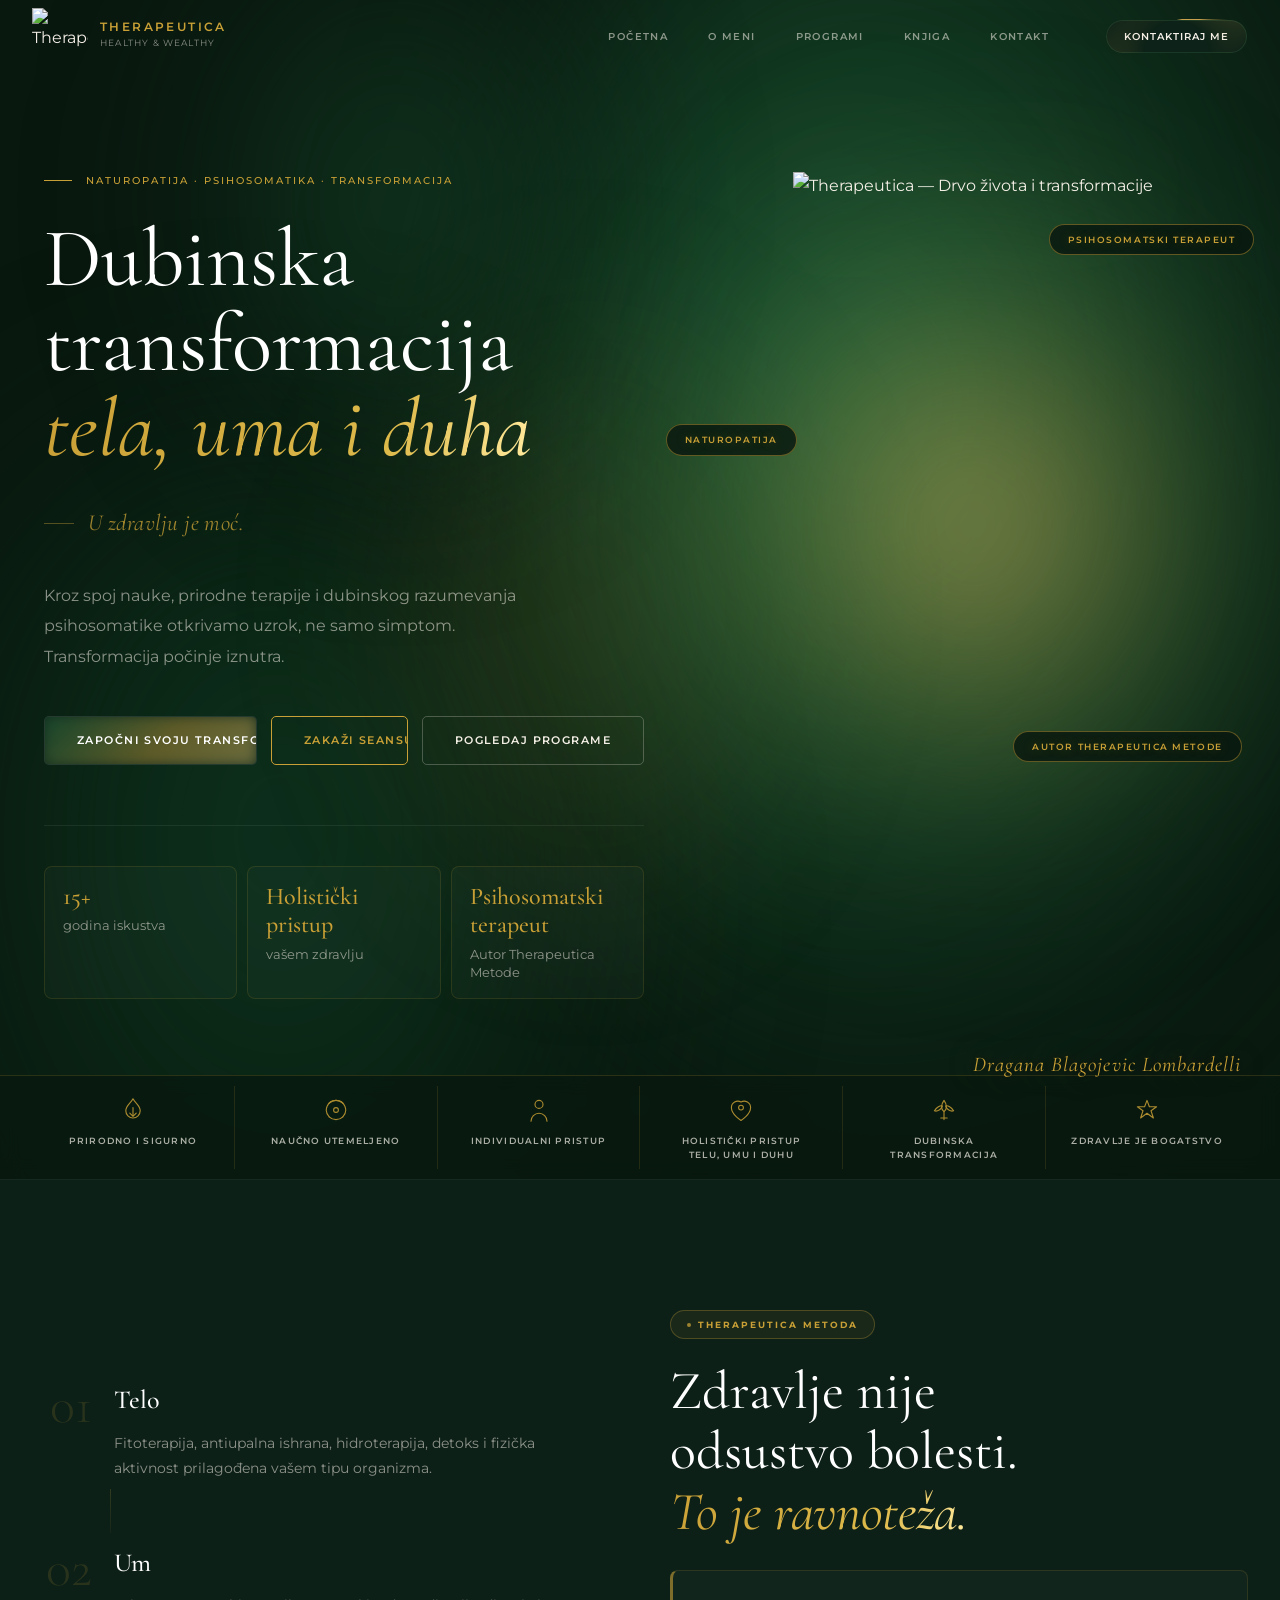
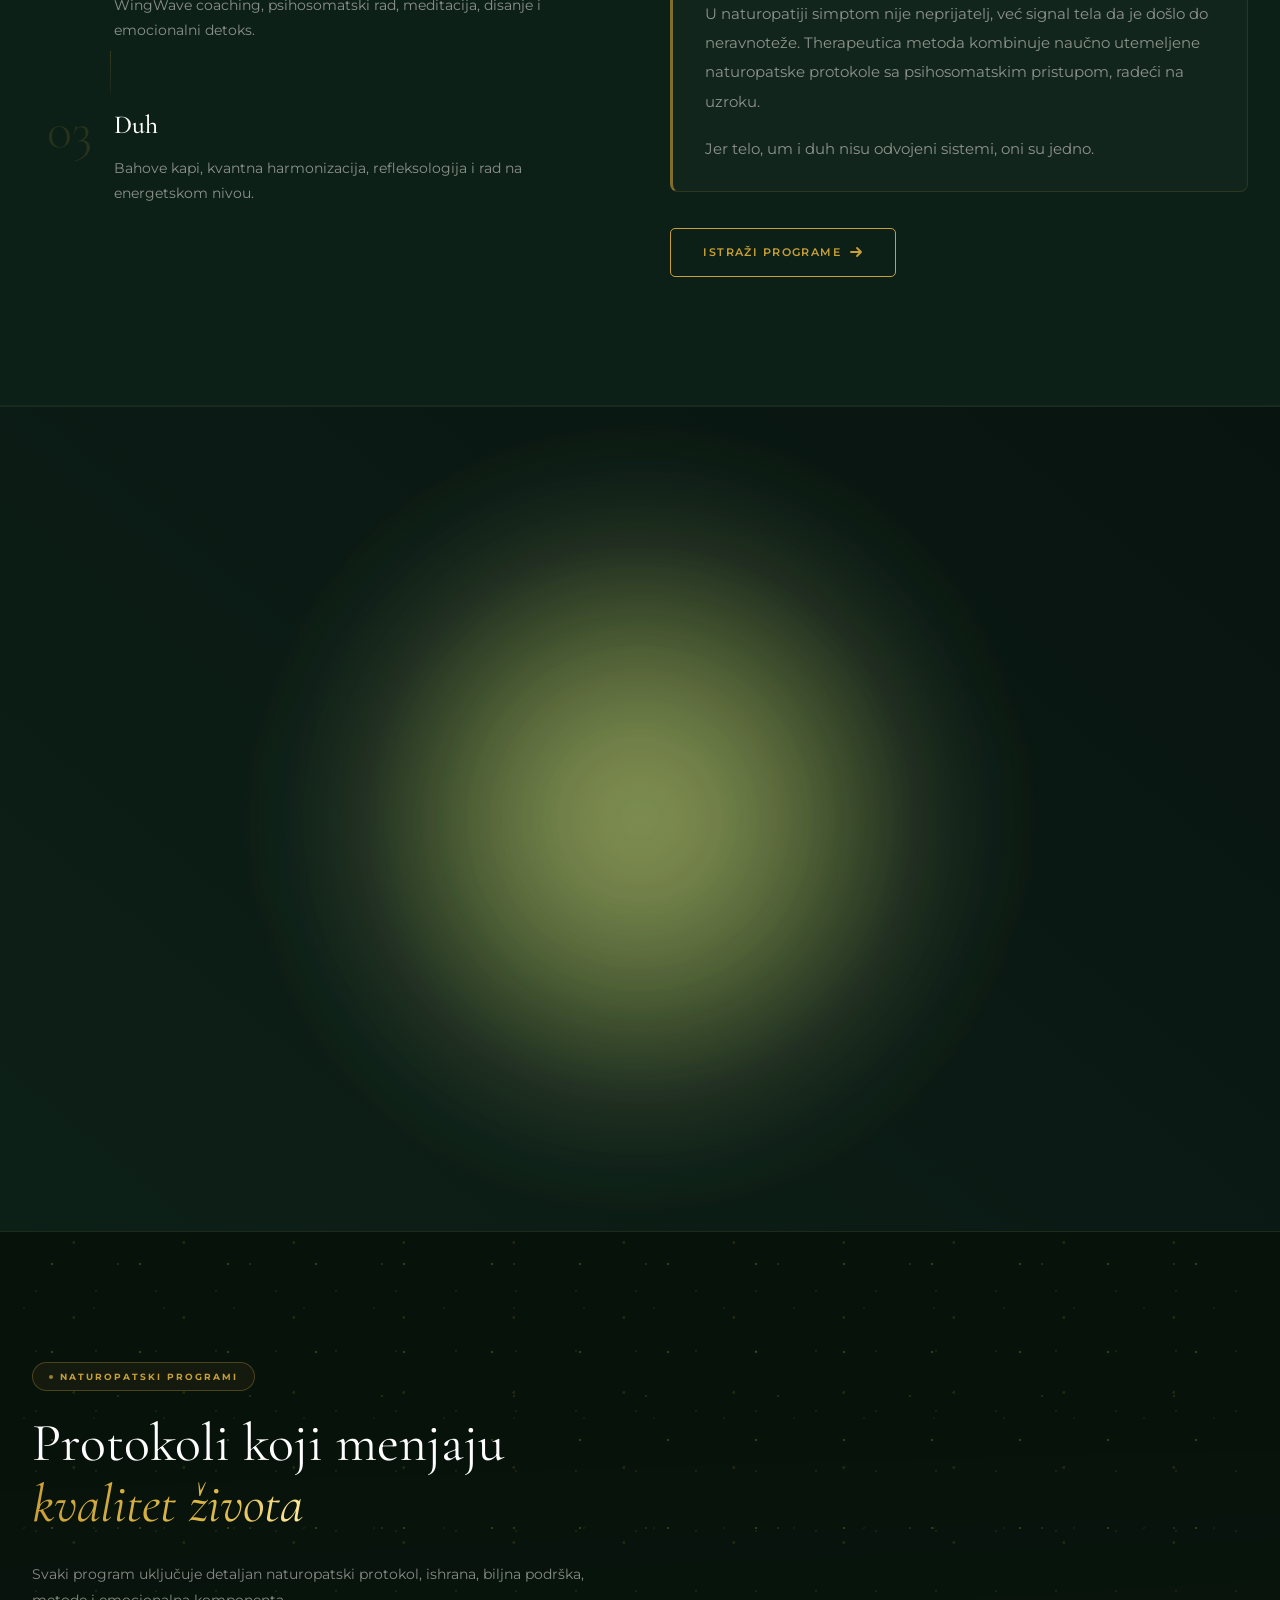
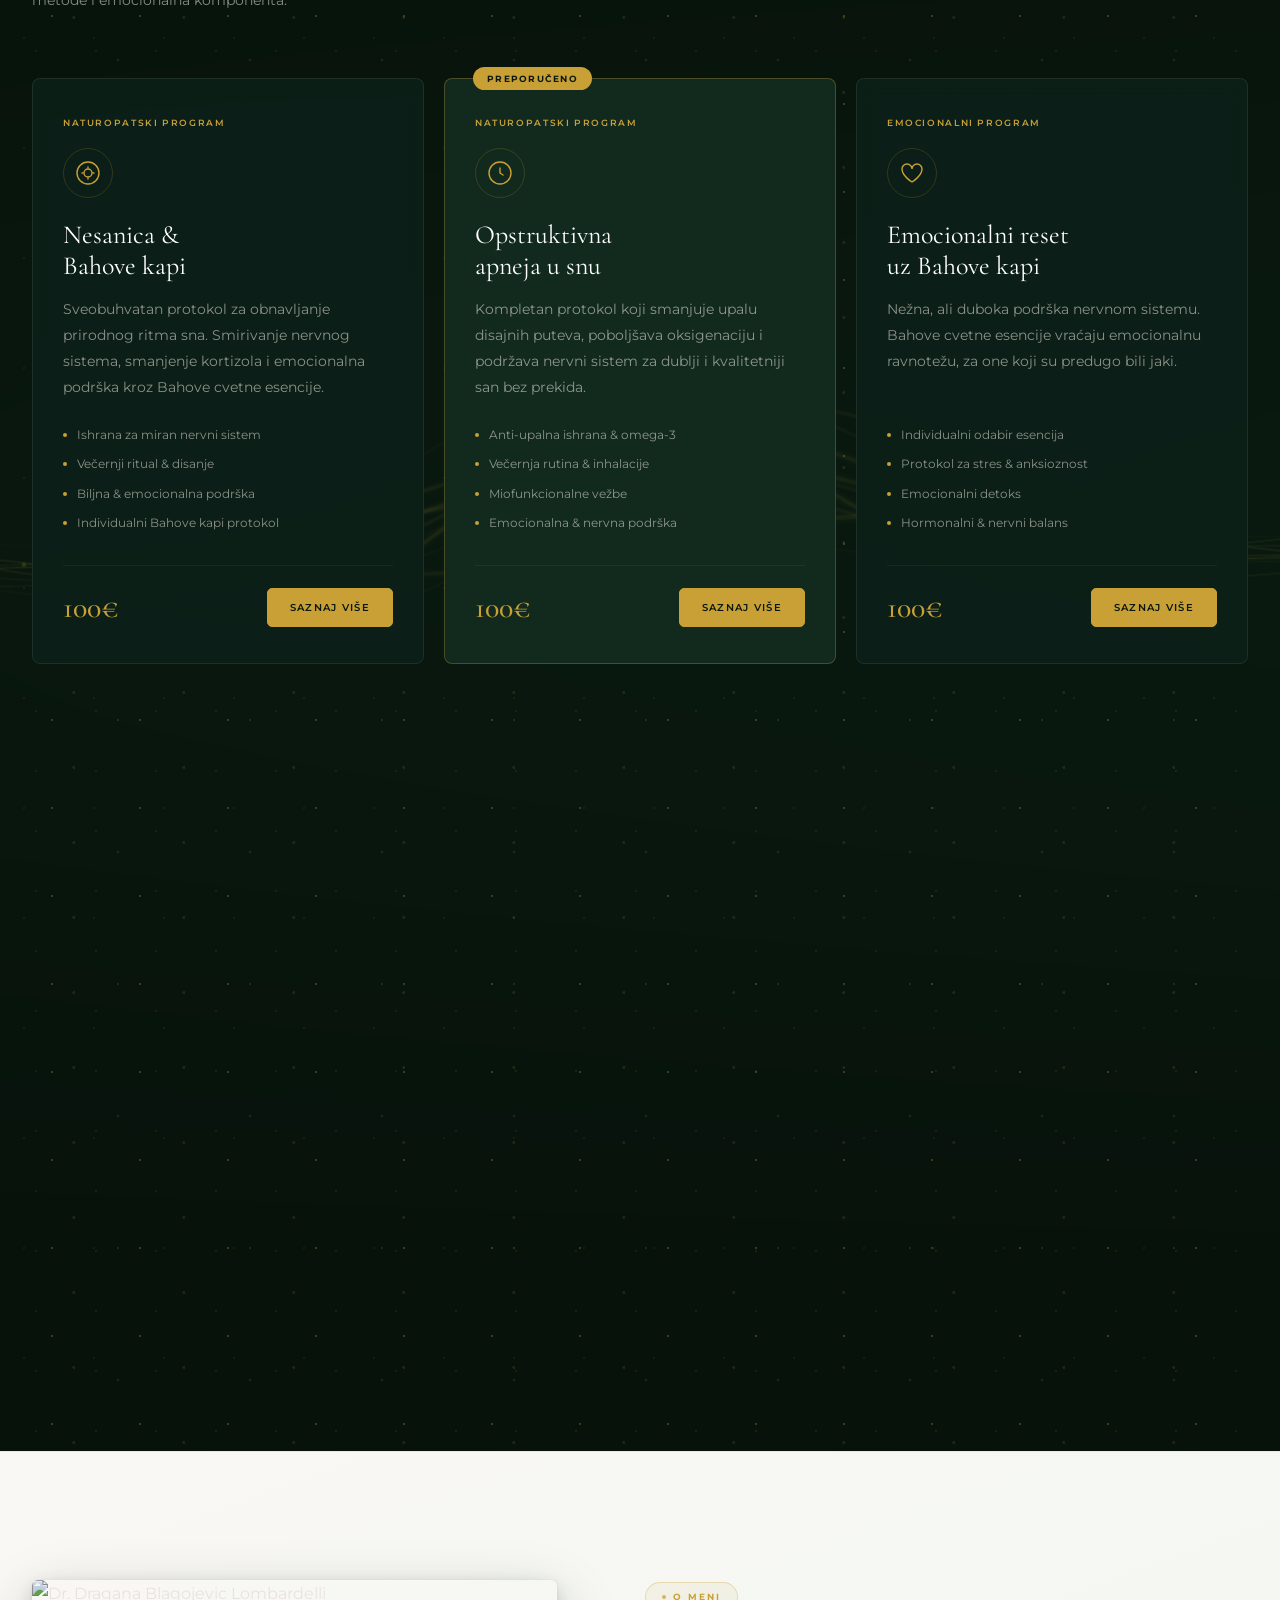
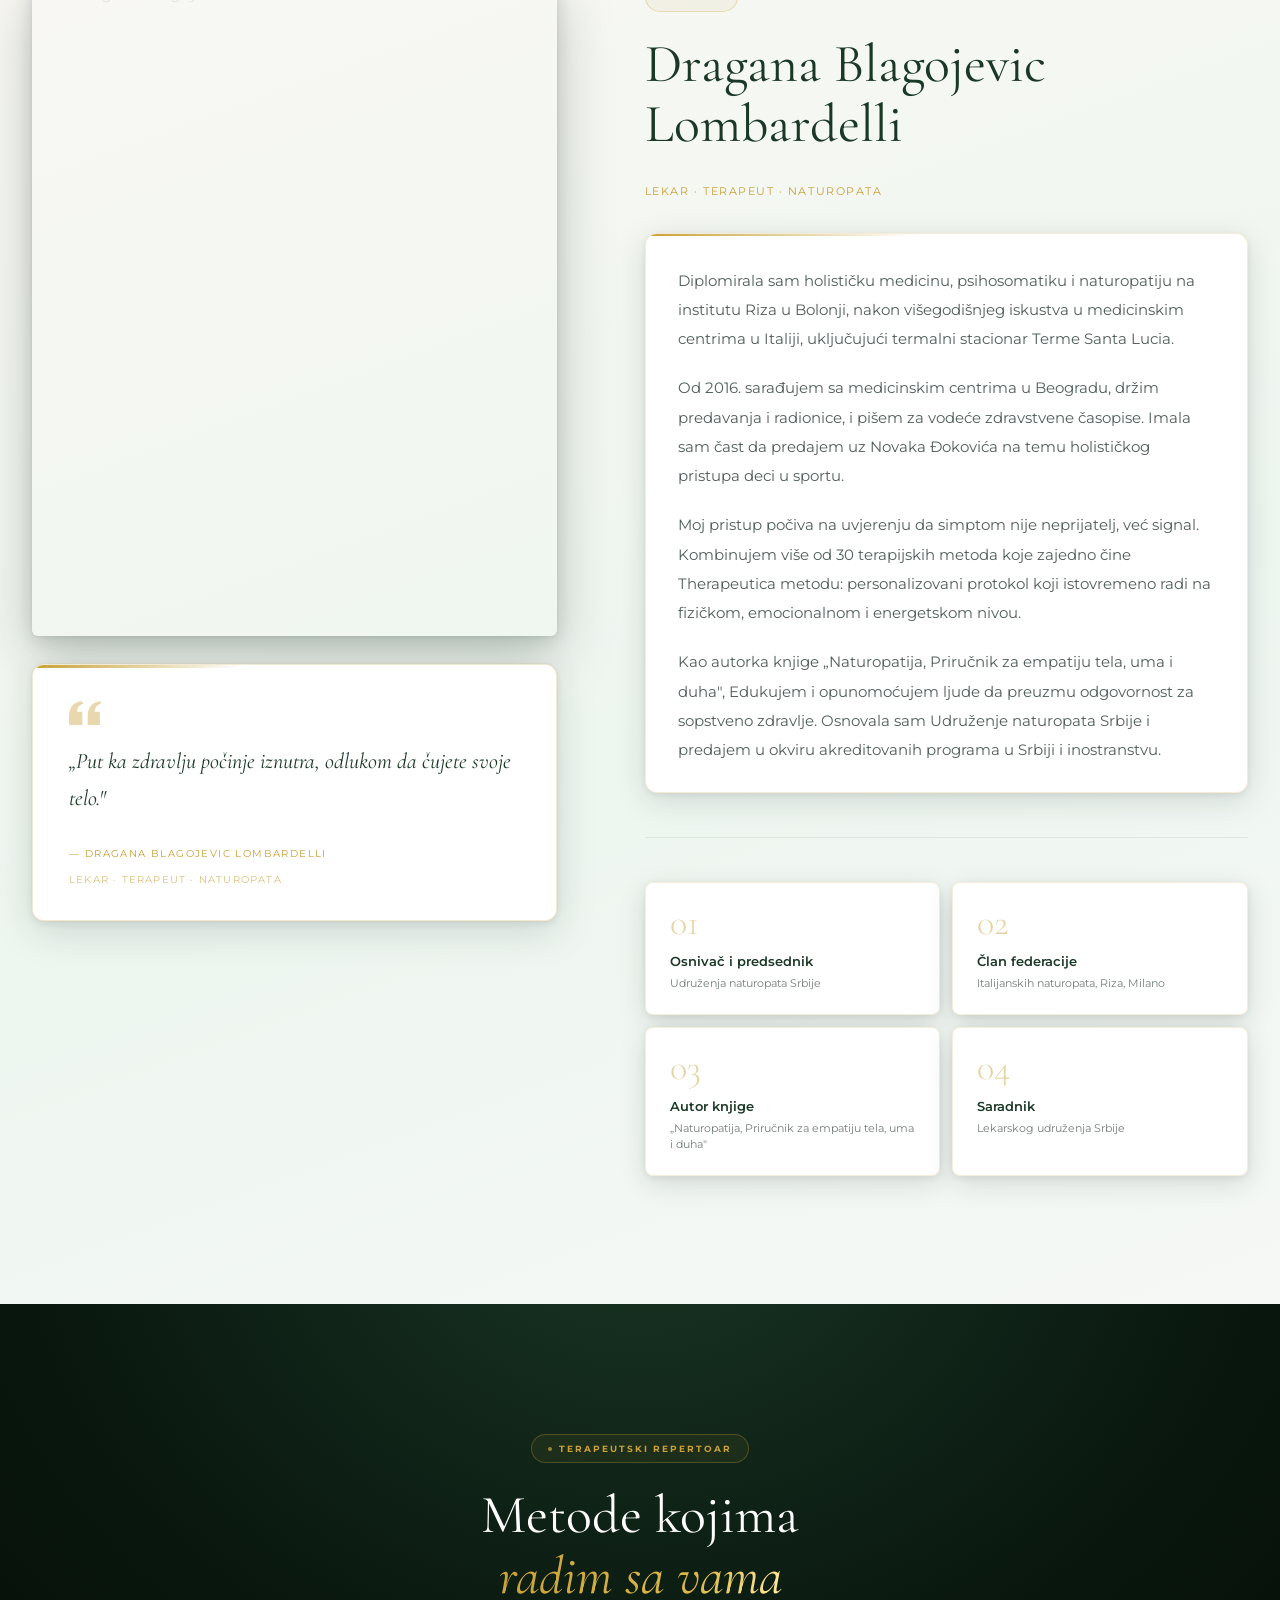
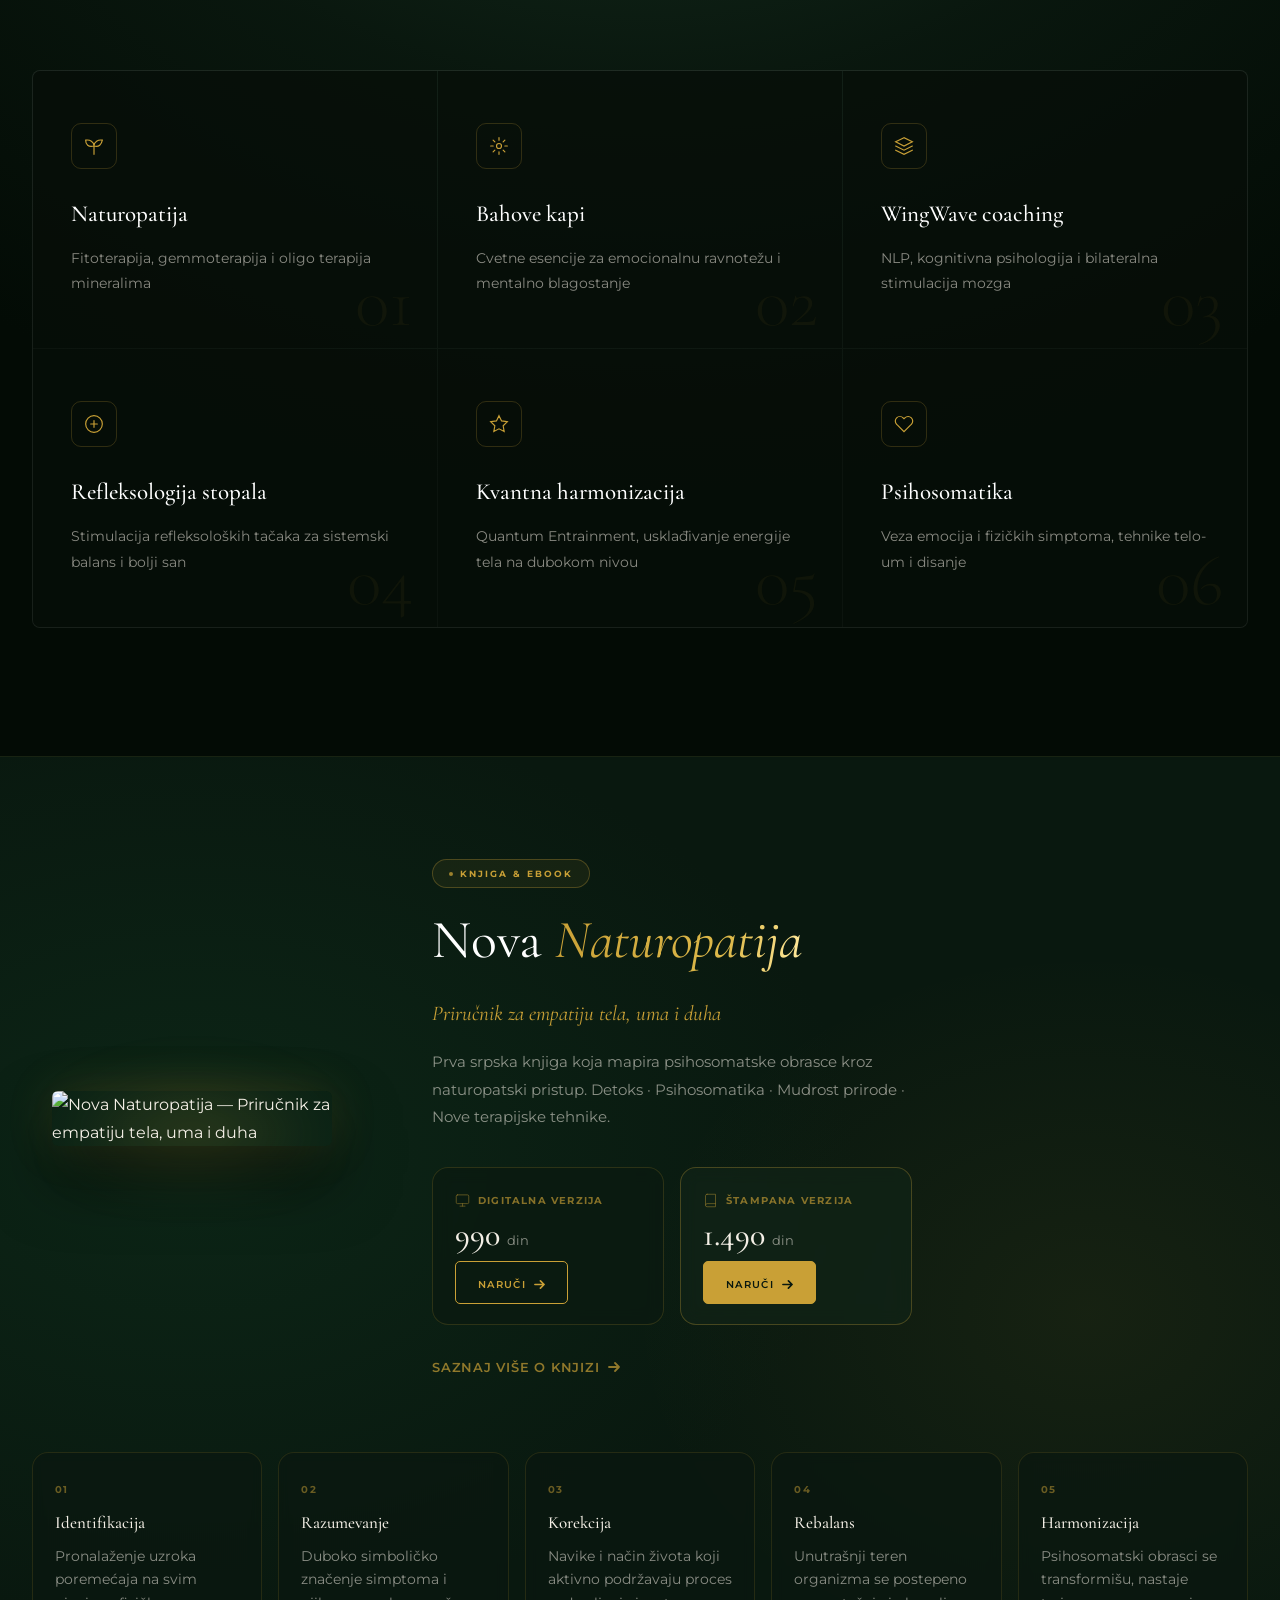
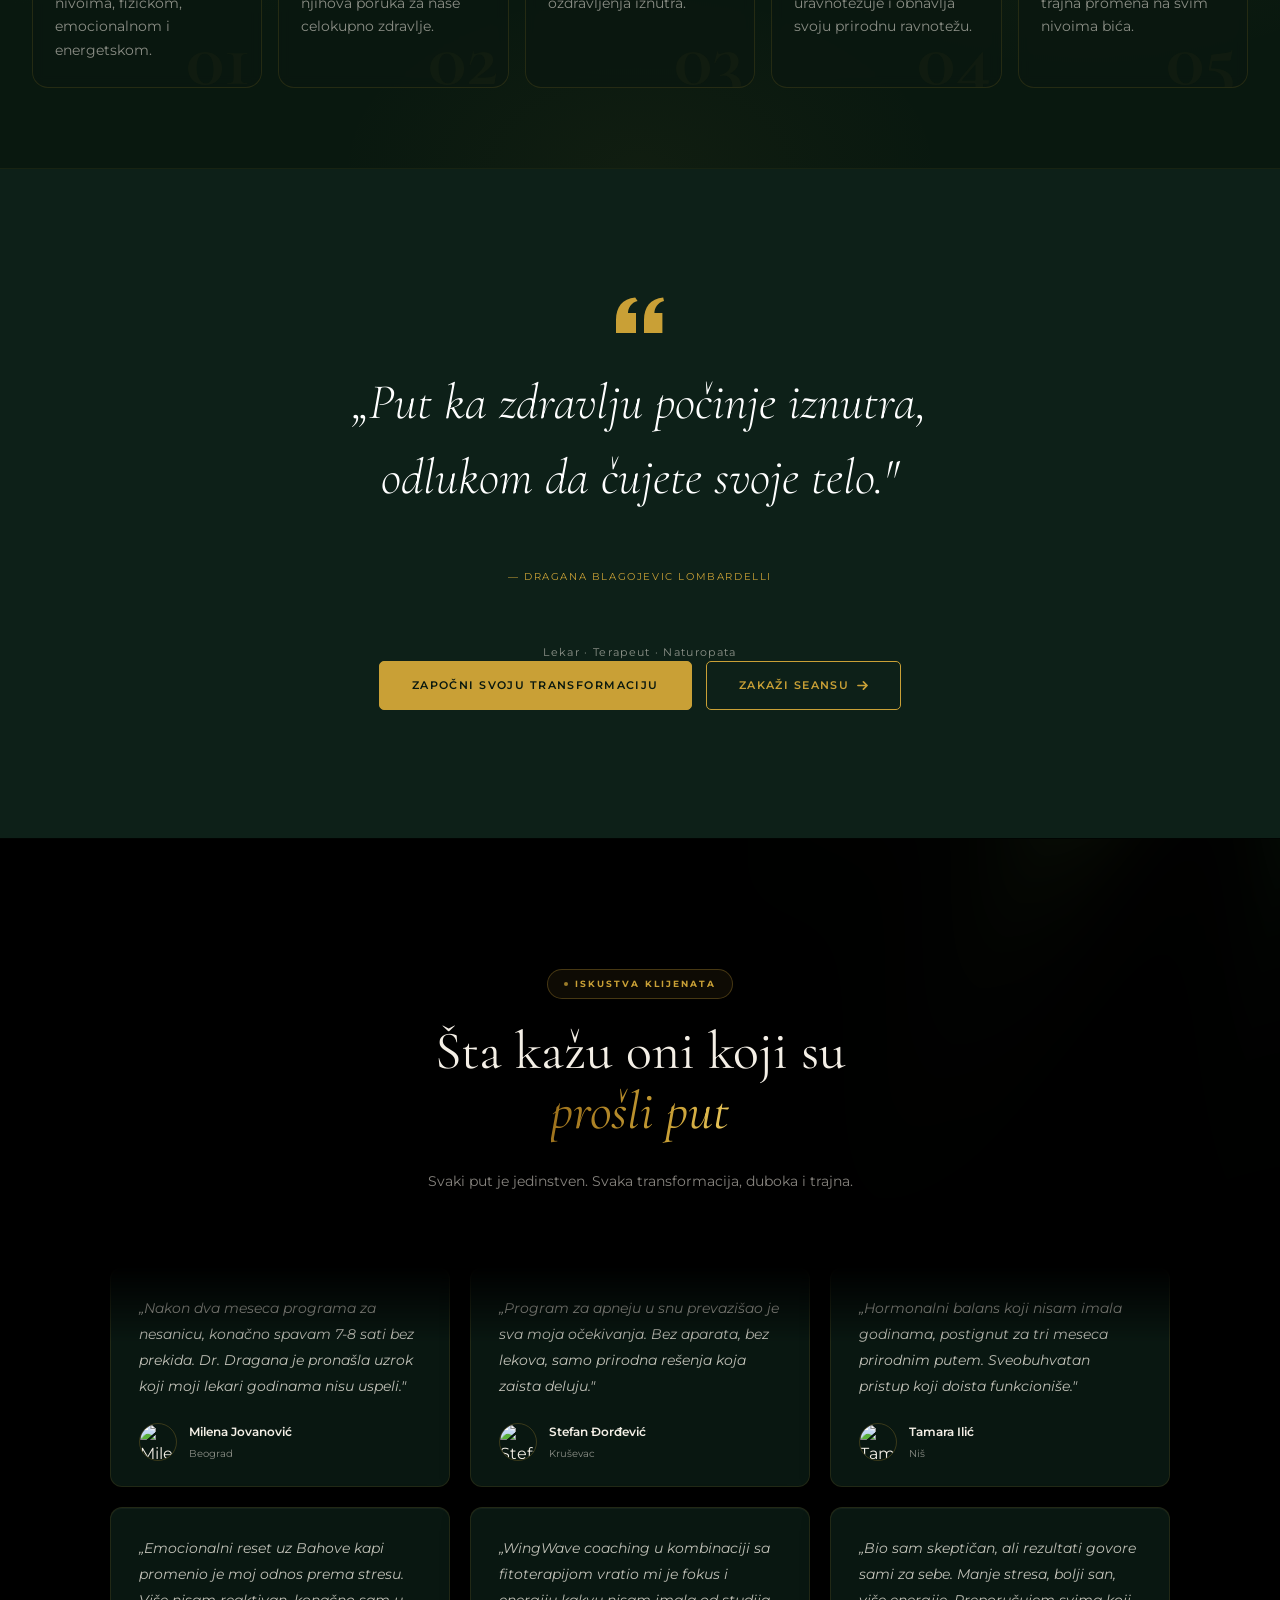
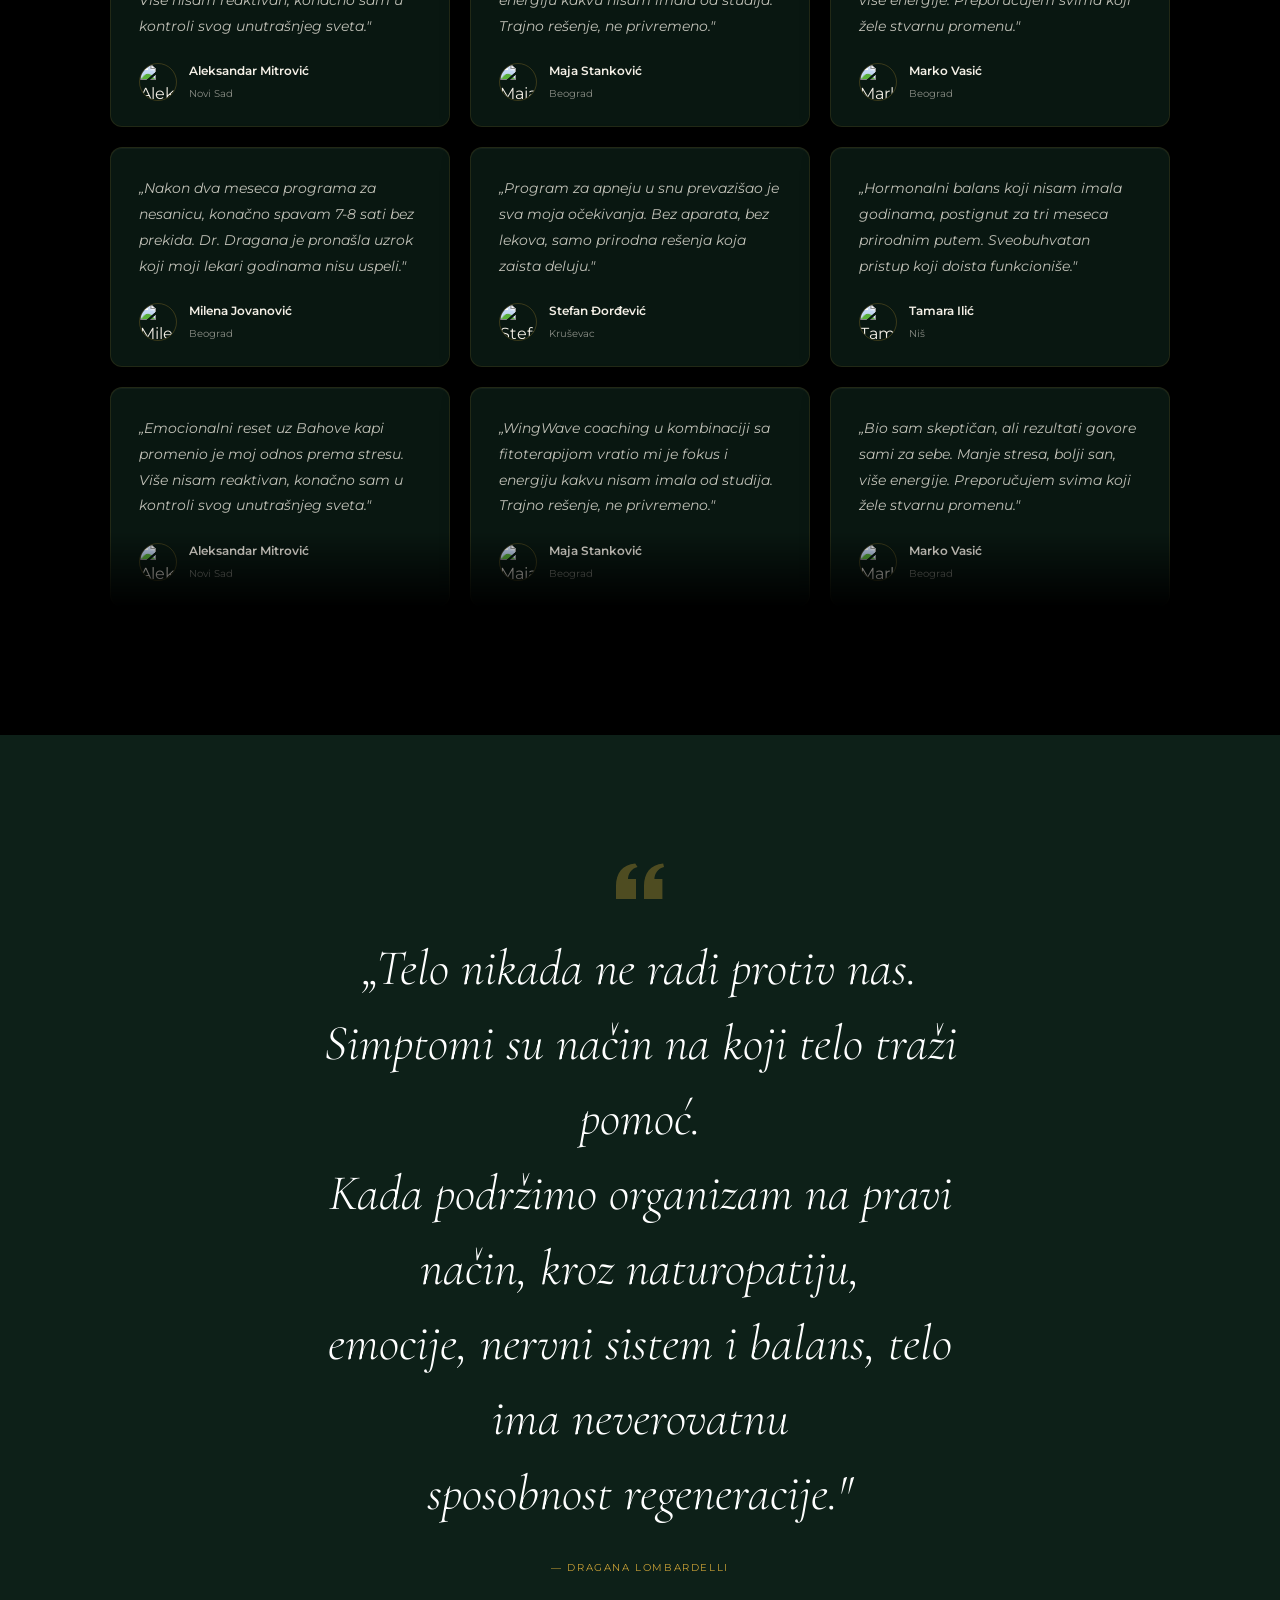
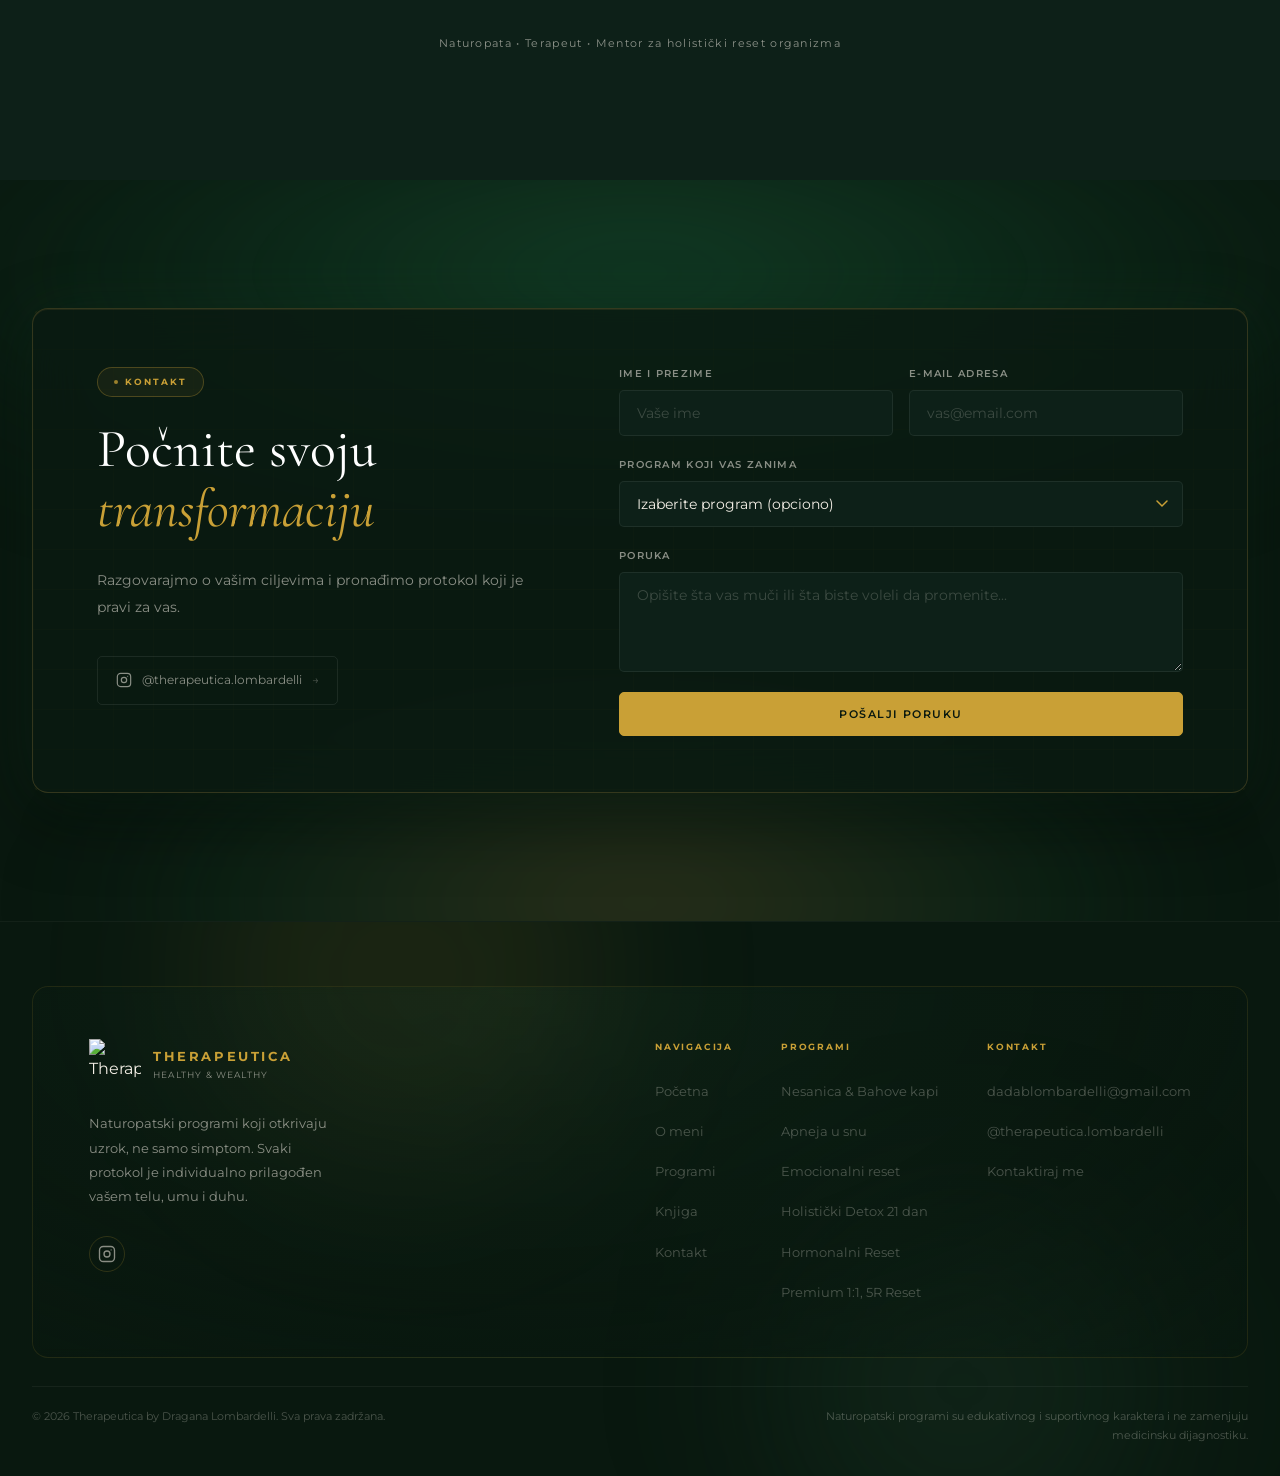
==== index.html @ 49763561 "Delfi link za stampanu knjigu, CTA dugmad za zakazivanje seanse, staticni hero naslov - Dugme "Naruc" ====
<!DOCTYPE html>
<html lang="sr">
<head>
  <meta charset="UTF-8" />
  <meta name="viewport" content="width=device-width, initial-scale=1.0" />
  <title>Therapeutica — Healthy & Wealthy | Dr. Dragana Lombardelli</title>
  <meta name="description" content="Naturopatija, psihosomatika i holistička transformacija tela, uma i duha. Dr. Dragana Lombardelli, osnivač Udruženja naturopata Srbije." />

  <link rel="preconnect" href="https://fonts.googleapis.com" />
  <link rel="preconnect" href="https://fonts.gstatic.com" crossorigin />
  <link href="https://fonts.googleapis.com/css2?family=Cormorant+Garamond:ital,wght@0,300;0,400;0,500;0,600;1,300;1,400;1,500&family=Montserrat:wght@300;400;500;600&display=swap" rel="stylesheet" />

  <link rel="stylesheet" href="css/style.css" />
</head>
<body>

  <!-- ══════════ NAV ══════════ -->
  <nav class="nav" id="nav">
    <div class="nav__inner">
      <a href="#" class="nav__brand">
        <img src="assets/logo.png" alt="Therapeutica" class="nav__logo" />
        <div class="nav__brand-text">
          <span class="nav__name">THERAPEUTICA</span>
          <span class="nav__sub">HEALTHY &amp; WEALTHY</span>
        </div>
      </a>

      <ul class="nav__links">
        <li><a href="index.html">Početna</a></li>
        <li><a href="o-meni.html">O meni</a></li>
        <li><a href="#programi">Programi</a></li>
        <li><a href="knjiga.html">Knjiga</a></li>
        <li><a href="kontakt.html">Kontakt</a></li>
      </ul>

      <a href="kontakt.html" class="btn--shiny nav__cta">
        <span>Kontaktiraj me</span>
        <svg class="btn-arr" width="12" height="12" viewBox="0 0 12 12" fill="none" stroke="currentColor" stroke-width="1.8" stroke-linecap="round" stroke-linejoin="round" aria-hidden="true"><path d="M1 6h10M7 2l4 4-4 4"/></svg>
      </a>

      <button class="hamburger" id="hamburger" aria-label="Otvori meni">
        <span></span><span></span><span></span>
      </button>
    </div>

    <div class="nav__mobile" id="mobileMenu">
      <ul>
        <li><a href="index.html">Početna</a></li>
        <li><a href="o-meni.html">O meni</a></li>
        <li><a href="#programi">Programi</a></li>
        <li><a href="knjiga.html">Knjiga</a></li>
        <li><a href="kontakt.html">Kontakt</a></li>
      </ul>
      <a href="kontakt.html" class="btn--shiny" style="justify-content:center;width:100%;box-sizing:border-box;">
        <span>Kontaktiraj me</span>
        <svg class="btn-arr" width="12" height="12" viewBox="0 0 12 12" fill="none" stroke="currentColor" stroke-width="1.8" stroke-linecap="round" stroke-linejoin="round" aria-hidden="true"><path d="M1 6h10M7 2l4 4-4 4"/></svg>
      </a>
    </div>
  </nav>

  <!-- ══════════ HERO ══════════ -->
  <section class="hero" id="hero">

    <!-- Animated background orbs -->
    <div class="hero__bg" aria-hidden="true">
      <div class="hero__orb hero__orb--1"></div>
      <div class="hero__orb hero__orb--2"></div>
      <div class="hero__orb hero__orb--3"></div>
      <div class="hero__orb hero__orb--4"></div>
    </div>

    <div class="hero__inner">
      <div class="hero__left">
        <p class="hero__kicker hero-load-1">
          <span class="kicker-line"></span>
          Naturopatija · Psihosomatika · Transformacija
        </p>

        <h1 class="hero__h1 hero-load-2">
          Dubinska<br />
          transformacija<br />
          <em class="hero__h1-em"><span class="hero__h1-static">tela, uma i duha</span></em>
        </h1>

        <p class="hero__tagline hero-load-2b">
          <em>U zdravlju je moć.</em>
        </p>

        <p class="hero__desc hero-load-3">
          Kroz spoj nauke, prirodne terapije i dubinskog razumevanja
          psihosomatike otkrivamo uzrok, ne samo simptom.
          Transformacija počinje iznutra.
        </p>

        <div class="hero__actions hero-load-4">
          <a href="kontakt.html" class="btn btn--gradient">
            <span>Započni svoju transformaciju</span>
            <svg class="btn-arrow" width="14" height="14" viewBox="0 0 14 14" fill="none" stroke="currentColor" stroke-width="1.8" stroke-linecap="round" stroke-linejoin="round"><path d="M2 7h10M8 3l4 4-4 4"/></svg>
          </a>
          <a href="https://abmedical.rs/usluge/naturopatija/" target="_blank" rel="noopener" class="btn btn--gold-outline">
            <span>Zakaži seansu</span>
            <svg class="btn-arr" width="11" height="11" viewBox="0 0 12 12" fill="none" stroke="currentColor" stroke-width="1.8" stroke-linecap="round" stroke-linejoin="round"><path d="M1 6h10M7 2l4 4-4 4"/></svg>
          </a>
          <a href="#programi" class="btn btn--ghost">Pogledaj programe</a>
        </div>

        <div class="hero__trust hero-load-5">
          <div class="trust-card">
            <strong>15+</strong>
            <span>godina iskustva</span>
          </div>
          <div class="trust-card">
            <strong>Holistički pristup</strong>
            <span>vašem zdravlju</span>
          </div>
          <div class="trust-card">
            <strong>Psihosomatski terapeut</strong>
            <span>Autor Therapeutica Metode</span>
          </div>
        </div>
      </div>
    </div>

    <!-- Full-height tree, absolute, covers right half of hero -->
    <div class="hero__tree-wrap hero-load-photo">
      <div class="hero__tree-glow"></div>
      <img
        src="assets/tree.png"
        alt="Therapeutica — Drvo života i transformacije"
        class="hero__tree"
      />
    </div>

    <!-- Credential pills, scattered around tree -->
    <div class="hero__cred-float hero__cred-float--1 hero-load-photo" aria-hidden="true">Naturopatija</div>
    <div class="hero__cred-float hero__cred-float--2 hero-load-photo" aria-hidden="true">Psihosomatski terapeut</div>
    <div class="hero__cred-float hero__cred-float--3 hero-load-photo" aria-hidden="true">Autor Therapeutica Metode</div>
    <p class="hero__name-signature hero-load-photo" aria-hidden="true">Dragana Blagojevic Lombardelli</p>

    <!-- Feature icon strip -->
    <div class="features-strip" aria-label="Naše vrednosti">
      <div class="features-strip__inner">

        <div class="features-strip__item">
          <svg class="features-strip__icon" viewBox="0 0 40 40" fill="none" stroke="currentColor" stroke-width="1.4" stroke-linecap="round" stroke-linejoin="round" aria-hidden="true">
            <path d="M20 6c-3 6-9 8-9 15a9 9 0 0 0 18 0c0-7-6-9-9-15z"/>
            <path d="M20 17v10M16 24l4 4 4-4"/>
          </svg>
          <span>Prirodno i sigurno</span>
        </div>

        <div class="features-strip__sep" aria-hidden="true"></div>

        <div class="features-strip__item">
          <svg class="features-strip__icon" viewBox="0 0 40 40" fill="none" stroke="currentColor" stroke-width="1.4" stroke-linecap="round" stroke-linejoin="round" aria-hidden="true">
            <circle cx="20" cy="20" r="3"/>
            <path d="M20 8a12 12 0 0 1 8.5 20.5M20 8a12 12 0 0 0-8.5 20.5"/>
            <path d="M11.5 11.5a12 12 0 0 1 17 0M11.5 28.5a12 12 0 0 0 17 0"/>
          </svg>
          <span>Naučno utemeljeno</span>
        </div>

        <div class="features-strip__sep" aria-hidden="true"></div>

        <div class="features-strip__item">
          <svg class="features-strip__icon" viewBox="0 0 40 40" fill="none" stroke="currentColor" stroke-width="1.4" stroke-linecap="round" stroke-linejoin="round" aria-hidden="true">
            <circle cx="20" cy="13" r="5"/>
            <path d="M10 34c0-5.5 4.5-10 10-10s10 4.5 10 10"/>
          </svg>
          <span>Individualni pristup</span>
        </div>

        <div class="features-strip__sep" aria-hidden="true"></div>

        <div class="features-strip__item">
          <svg class="features-strip__icon" viewBox="0 0 40 40" fill="none" stroke="currentColor" stroke-width="1.4" stroke-linecap="round" stroke-linejoin="round" aria-hidden="true">
            <path d="M20 33s-12-7-12-16a8 8 0 0 1 12-6.93A8 8 0 0 1 32 17c0 9-12 16-12 16z"/>
            <circle cx="20" cy="17" r="3"/>
          </svg>
          <span>Holistički pristup <br/>telu, umu i duhu</span>
        </div>

        <div class="features-strip__sep" aria-hidden="true"></div>

        <div class="features-strip__item">
          <svg class="features-strip__icon" viewBox="0 0 40 40" fill="none" stroke="currentColor" stroke-width="1.4" stroke-linecap="round" stroke-linejoin="round" aria-hidden="true">
            <path d="M20 8c0 0-3 4-3 8s3 6 3 6 3-2 3-6-3-8-3-8z"/>
            <path d="M13 16c-3 2-5 5-5 5s3 1 6-1 4-5 4-5-2-1-5 1zM27 16c3 2 5 5 5 5s-3 1-6-1-4-5-4-5 2-1 5 1z"/>
            <path d="M20 22v10M16 30h8"/>
          </svg>
          <span>Dubinska transformacija</span>
        </div>

        <div class="features-strip__sep" aria-hidden="true"></div>

        <div class="features-strip__item">
          <svg class="features-strip__icon" viewBox="0 0 40 40" fill="none" stroke="currentColor" stroke-width="1.4" stroke-linecap="round" stroke-linejoin="round" aria-hidden="true">
            <path d="M20 8l3 8h9l-7 5 3 9-8-6-8 6 3-9-7-5h9z"/>
          </svg>
          <span>Zdravlje je bogatstvo</span>
        </div>

      </div>
    </div>

    <div class="hero__scroll-hint">
      <div class="scroll-line"></div>
    </div>
  </section>

  <!-- ══════════ PRISTUP ══════════ -->
  <section class="pristup" id="pristup">
    <div class="container">
      <div class="pristup__inner">

        <div class="pristup__left">
          <div class="pristup__step fade-up">
            <div class="pristup__num">01</div>
            <div class="pristup__step-text">
              <h4>Telo</h4>
              <p>Fitoterapija, antiupalna ishrana, hidroterapija, detoks i fizička aktivnost prilagođena vašem tipu organizma.</p>
            </div>
          </div>
          <div class="pristup__connector"></div>
          <div class="pristup__step fade-up">
            <div class="pristup__num">02</div>
            <div class="pristup__step-text">
              <h4>Um</h4>
              <p>WingWave coaching, psihosomatski rad, meditacija, disanje i emocionalni detoks.</p>
            </div>
          </div>
          <div class="pristup__connector"></div>
          <div class="pristup__step fade-up">
            <div class="pristup__num">03</div>
            <div class="pristup__step-text">
              <h4>Duh</h4>
              <p>Bahove kapi, kvantna harmonizacija, refleksologija i rad na energetskom nivou.</p>
            </div>
          </div>
        </div>

        <div class="pristup__right fade-up">
          <span class="section-label">Therapeutica metoda</span>
          <h2 class="section-h2">
            Zdravlje nije<br />
            odsustvo bolesti.<br />
            <em>To je ravnoteža.</em>
          </h2>
          <div class="pristup__text-card">
            <p class="pristup__body">
              U naturopatiji simptom nije neprijatelj, već signal tela da je
              došlo do neravnoteže. Therapeutica metoda kombinuje naučno
              utemeljene naturopatske protokole sa psihosomatskim pristupom,
              radeći na uzroku.
            </p>
            <p class="pristup__body">
              Jer telo, um i duh nisu odvojeni sistemi, oni su jedno.
            </p>
          </div>
          <a href="#programi" class="btn btn--gold-outline">
            <span>Istraži programe</span>
            <svg class="btn-arrow" width="14" height="14" viewBox="0 0 14 14" fill="none" stroke="currentColor" stroke-width="1.8" stroke-linecap="round" stroke-linejoin="round"><path d="M2 7h10M8 3l4 4-4 4"/></svg>
          </a>
        </div>

      </div>
    </div>
  </section>

  <!-- ══════════ REZULTATI ══════════ -->
  <section class="rezultati" id="rezultati">
    <div class="rezultati__bg" aria-hidden="true">
      <div class="rezultati__blob rezultati__blob--1"></div>
      <div class="rezultati__blob rezultati__blob--2"></div>
      <div class="rezultati__blob rezultati__blob--3"></div>
      <div class="rezultati__blob rezultati__blob--4"></div>
      <div class="rezultati__blob rezultati__blob--5"></div>
    </div>
    <div class="container">
      <div class="rezultati__inner">

        <!-- LEFT: Quote -->
        <div class="rezultati__quote fade-up">
          <span class="section-label">Rezultati koje možete osetiti</span>
          <blockquote class="rezultati__blockquote">
            <p>„Naš cilj je da otkrijemo uzrok vaših tegoba, oslobodimo telo od tereta prošlosti i vratimo vam energiju, zdravlje i unutrašnju ravnotežu kako biste živeli život u punom potencijalu."</p>
            <footer class="rezultati__author">
              <span class="rezultati__dash">—</span>
              <span>Dragana Blagojevic Lombardelli</span>
              <span class="rezultati__role">Lekar · Terapeut · Naturopata</span>
            </footer>
          </blockquote>
          <a href="kontakt.html" class="btn btn--gold-outline">
            <span>Kontaktiraj me</span>
            <svg class="btn-arrow" width="14" height="14" viewBox="0 0 14 14" fill="none" stroke="currentColor" stroke-width="1.8" stroke-linecap="round" stroke-linejoin="round"><path d="M2 7h10M8 3l4 4-4 4"/></svg>
          </a>
        </div>

        <!-- RIGHT: Orbital benefit animation -->
        <div class="rezultati__orbital fade-up">
          <div class="orbital-container" id="orbitalContainer">
            <div class="orb-wrap" id="orbWrap">

              <!-- Decorative rings -->
              <div class="orb-ring orb-ring--outer"></div>
              <div class="orb-ring orb-ring--inner"></div>

              <!-- Center -->
              <div class="orb-center">
                <div class="orb-center__pulse"></div>
                <div class="orb-center__pulse orb-center__pulse--2"></div>
                <svg class="orb-center__icon" viewBox="0 0 40 40" fill="none" stroke="currentColor" stroke-width="1.2" stroke-linecap="round" stroke-linejoin="round" aria-hidden="true">
                  <path d="M20 7c-3.5 7-9 9-9 15a9 9 0 0 0 18 0c0-6-5.5-8-9-15z"/>
                  <path d="M20 21v8M17 27l3 3 3-3"/>
                </svg>
              </div>

              <!-- Orbital nodes -->
              <div class="orb-node" data-title="Više energije" data-desc="Organizam se budi i radi punim kapacitetom. Vitalna energija kao vaše prirodno, svakodnevno stanje.">
                <div class="orb-node__circle">
                  <svg viewBox="0 0 24 24" fill="none" stroke="currentColor" stroke-width="1.5" stroke-linecap="round" stroke-linejoin="round"><path d="M13 2L3 14h9l-1 8 10-12h-9l1-8z"/></svg>
                </div>
                <span class="orb-node__label">Više energije</span>
              </div>

              <div class="orb-node" data-title="Dubok san" data-desc="Telo i um ulaze u pravi restorativni san. Svako jutro počinje odmoreno, vedro i puno kapaciteta.">
                <div class="orb-node__circle">
                  <svg viewBox="0 0 24 24" fill="none" stroke="currentColor" stroke-width="1.5" stroke-linecap="round" stroke-linejoin="round"><path d="M21 12.79A9 9 0 1 1 11.21 3 7 7 0 0 0 21 12.79z"/></svg>
                </div>
                <span class="orb-node__label">Dubok san</span>
              </div>

              <div class="orb-node" data-title="Hormonski balans" data-desc="Prirodno usklađivanje hormona kroz ishranu, fitoterapiju i psihosomatski rad, bez hemije.">
                <div class="orb-node__circle">
                  <svg viewBox="0 0 24 24" fill="none" stroke="currentColor" stroke-width="1.5" stroke-linecap="round" stroke-linejoin="round"><path d="M12 2a10 10 0 0 1 0 20"/><path d="M12 6a6 6 0 0 1 0 12"/><circle cx="12" cy="12" r="2"/></svg>
                </div>
                <span class="orb-node__label">Hormonski balans</span>
              </div>

              <div class="orb-node" data-title="Emocionalna stabilnost" data-desc="Oslobađanje od emocionalnih blokada i razvoj unutrašnje ravnoteže koja ne zavisi od spoljašnjih okolnosti.">
                <div class="orb-node__circle">
                  <svg viewBox="0 0 24 24" fill="none" stroke="currentColor" stroke-width="1.5" stroke-linecap="round" stroke-linejoin="round"><path d="M20.84 4.61a5.5 5.5 0 0 0-7.78 0L12 5.67l-1.06-1.06a5.5 5.5 0 0 0-7.78 7.78l1.06 1.06L12 21.23l7.78-7.78 1.06-1.06a5.5 5.5 0 0 0 0-7.78z"/></svg>
                </div>
                <span class="orb-node__label">Emocionalna stabilnost</span>
              </div>

              <div class="orb-node" data-title="Zdrava digestija" data-desc="Obnova digestivnog sistema i mikrobioma antiupalnom ishranom, probioticima i biljnim protokolima.">
                <div class="orb-node__circle">
                  <svg viewBox="0 0 24 24" fill="none" stroke="currentColor" stroke-width="1.5" stroke-linecap="round" stroke-linejoin="round"><path d="M17 8C8 10 5.9 16.17 3.82 22M17 8c-1.5 3-5 4-8 10M17 8c1 3 0 8-3 10"/></svg>
                </div>
                <span class="orb-node__label">Zdrava digestija</span>
              </div>

              <div class="orb-node" data-title="Manje stresa" data-desc="Emocionalni reset i vraćanje lakoće svakodnevnom životu. Unutrašnji mir koji traje i izvan sesija.">
                <div class="orb-node__circle">
                  <svg viewBox="0 0 24 24" fill="none" stroke="currentColor" stroke-width="1.5" stroke-linecap="round" stroke-linejoin="round"><circle cx="12" cy="12" r="5"/><path d="M12 1v2M12 21v2M4.22 4.22l1.42 1.42M18.36 18.36l1.42 1.42M1 12h2M21 12h2M4.22 19.78l1.42-1.42M18.36 5.64l1.42-1.42"/></svg>
                </div>
                <span class="orb-node__label">Manje stresa</span>
              </div>

            </div>

            <!-- Info panel -->
            <div class="orb-panel" id="orbPanel">
              <span class="orb-panel__hint">Kliknite na benefit →</span>
              <div class="orb-panel__info" id="orbPanelInfo">
                <h4 id="orbPanelTitle"></h4>
                <p id="orbPanelDesc"></p>
              </div>
            </div>
          </div>
        </div>

      </div>
    </div>
  </section>

  <!-- ══════════ PROGRAMI ══════════ -->
  <section class="programi" id="programi">
    <canvas class="programi__canvas" id="programiCanvas" aria-hidden="true" style="display:none"></canvas>
    <div class="programi__particles" aria-hidden="true"></div>
    <div class="container">
      <div class="section-header fade-up">
        <span class="section-label">Naturopatski programi</span>
        <h2 class="section-h2">
          Protokoli koji menjaju<br /><em>kvalitet života</em>
        </h2>
        <p class="section-desc">
          Svaki program uključuje detaljan naturopatski protokol, ishrana,
          biljna podrška, metode i emocionalna komponenta.
        </p>
      </div>

      <div class="cards">

        <!-- Card 1 -->
        <article class="card fade-up">
          <div class="card__tag">Naturopatski program</div>
          <div class="card__icon">
            <svg width="26" height="26" viewBox="0 0 26 26" fill="none" stroke="currentColor" stroke-width="1.4" stroke-linecap="round">
              <circle cx="13" cy="13" r="11"/>
              <path d="M13 7v1M13 18v1M7 13h1M18 13h1"/>
              <circle cx="13" cy="13" r="4"/>
            </svg>
          </div>
          <h3 class="card__title">Nesanica &amp;<br />Bahove kapi</h3>
          <p class="card__desc">
            Sveobuhvatan protokol za obnavljanje prirodnog ritma sna.
            Smirivanje nervnog sistema, smanjenje kortizola i emocionalna
            podrška kroz Bahove cvetne esencije.
          </p>
          <ul class="card__list">
            <li>Ishrana za miran nervni sistem</li>
            <li>Večernji ritual &amp; disanje</li>
            <li>Biljna &amp; emocionalna podrška</li>
            <li>Individualni Bahove kapi protokol</li>
          </ul>
          <div class="card__footer">
            <span class="card__price">100€</span>
            <a href="programi/nesanica-bahove-kapi.html" class="btn btn--gold btn--sm">Saznaj više</a>
          </div>
        </article>

        <!-- Card 2 - featured -->
        <article class="card card--featured fade-up">
          <div class="card__featured-tag">Preporučeno</div>
          <div class="card__tag">Naturopatski program</div>
          <div class="card__icon">
            <svg width="26" height="26" viewBox="0 0 26 26" fill="none" stroke="currentColor" stroke-width="1.4" stroke-linecap="round">
              <circle cx="13" cy="13" r="11"/>
              <path d="M13 8v5l3 2"/>
            </svg>
          </div>
          <h3 class="card__title">Opstruktivna<br />apneja u snu</h3>
          <p class="card__desc">
            Kompletan protokol koji smanjuje upalu disajnih puteva,
            poboljšava oksigenaciju i podržava nervni sistem za dublji i
            kvalitetniji san bez prekida.
          </p>
          <ul class="card__list">
            <li>Anti-upalna ishrana &amp; omega-3</li>
            <li>Večernja rutina &amp; inhalacije</li>
            <li>Miofunkcionalne vežbe</li>
            <li>Emocionalna &amp; nervna podrška</li>
          </ul>
          <div class="card__footer">
            <span class="card__price">100€</span>
            <a href="programi/apneja-u-snu.html" class="btn btn--gold btn--sm">Saznaj više</a>
          </div>
        </article>

        <!-- Card 3 -->
        <article class="card fade-up">
          <div class="card__tag">Emocionalni program</div>
          <div class="card__icon">
            <svg width="26" height="26" viewBox="0 0 26 26" fill="none" stroke="currentColor" stroke-width="1.4" stroke-linecap="round">
              <path d="M13 22C13 22 3 16 3 9a5 5 0 0 1 10 0 5 5 0 0 1 10 0c0 7-10 13-10 13z"/>
            </svg>
          </div>
          <h3 class="card__title">Emocionalni reset<br />uz Bahove kapi</h3>
          <p class="card__desc">
            Nežna, ali duboka podrška nervnom sistemu. Bahove cvetne
            esencije vraćaju emocionalnu ravnotežu, za one koji su
            predugo bili jaki.
          </p>
          <ul class="card__list">
            <li>Individualni odabir esencija</li>
            <li>Protokol za stres &amp; anksioznost</li>
            <li>Emocionalni detoks</li>
            <li>Hormonalni &amp; nervni balans</li>
          </ul>
          <div class="card__footer">
            <span class="card__price">100€</span>
            <a href="programi/emocionalni-reset.html" class="btn btn--gold btn--sm">Saznaj više</a>
          </div>
        </article>

        <!-- Card 4, Holistički Detox -->
        <article class="card fade-up">
          <div class="card__tag">Naturopatski program</div>
          <div class="card__icon">
            <svg width="26" height="26" viewBox="0 0 26 26" fill="none" stroke="currentColor" stroke-width="1.4" stroke-linecap="round">
              <path d="M13 4c-2 4-6 5-6 10a6 6 0 0 0 12 0c0-5-4-6-6-10z"/>
              <path d="M13 14v6M10 18l3 3 3-3"/>
            </svg>
          </div>
          <h3 class="card__title">Holistički Detox<br />21 dan</h3>
          <p class="card__desc">
            Tronedeljni naturopatski reset organizma koji čisti telo od toksina,
            parazita i kandide, dok istovremeno oslobađa emocionalne blokade.
            Program kombinuje anti-upalni plan ishrane, teatox rituale i emotivni detoks.
          </p>
          <ul class="card__list">
            <li>21-dnevni detox protokol (3 faze)</li>
            <li>7-dnevni anti-upalni meni</li>
            <li>Emotivni detoks &amp; Bahove kapi</li>
            <li>1 uvodna 1:1 konsultacija</li>
          </ul>
          <div class="card__footer">
            <span class="card__price">300€</span>
            <a href="programi/holisticki-detox-21-dan.html" class="btn btn--gold btn--sm">Saznaj više</a>
          </div>
        </article>

        <!-- Card 5, Hormonalni Reset -->
        <article class="card fade-up">
          <div class="card__tag">Premium program</div>
          <div class="card__icon">
            <svg width="26" height="26" viewBox="0 0 26 26" fill="none" stroke="currentColor" stroke-width="1.4" stroke-linecap="round">
              <circle cx="13" cy="13" r="10"/>
              <path d="M13 7v6M13 13l4 2"/>
              <path d="M9 3.5A10 10 0 0 1 23 13"/>
            </svg>
          </div>
          <h3 class="card__title">Hormonalni Reset —<br />3 meseca</h3>
          <p class="card__desc">
            Individualni program za žene i muškarce koji pate od hormonskog
            disbalansa, hroničnog umora i upalnih procesa. Kombinuje naturopatiju,
            emocionalnu regulaciju, antiinflamatornu ishranu i psiha-telo-um tehnike.
          </p>
          <ul class="card__list">
            <li>Personalizovani naturopatski protokol</li>
            <li>Hormonalni &amp; kortizol balans</li>
            <li>EFT, Bahove kapi &amp; nervni reset</li>
            <li>Nedeljne 1:1 konsultacije (3 mes.)</li>
          </ul>
          <div class="card__footer">
            <span class="card__price">600€</span>
            <a href="programi/hormonalni-reset.html" class="btn btn--gold btn--sm">Saznaj više</a>
          </div>
        </article>

        <!-- Card 6, Premium 1:1 VIP -->
        <article class="card card--featured card--vip fade-up">
          <div class="card__featured-tag">VIP · Ograničena mesta</div>
          <div class="card__tag">Premium 1:1</div>
          <div class="card__icon">
            <svg width="26" height="26" viewBox="0 0 26 26" fill="none" stroke="currentColor" stroke-width="1.4" stroke-linecap="round">
              <polygon points="13,2 16,9 24,9 18,14 20,22 13,17 6,22 8,14 2,9 10,9"/>
            </svg>
          </div>
          <h3 class="card__title">Premium 1:1 —<br />5R Reset Metoda™</h3>
          <p class="card__desc">
            Ekskluzivni individualni mentoring program koji u 6 meseci
            transformiše telo, hormone, emocije i energiju kroz 5R Reset
            Metodu™: Release → Reset → Rebuild → Reconnect → Rise.
          </p>
          <ul class="card__list">
            <li>Potpuno individualan plan rada</li>
            <li>5R Reset Metoda™ (holistički reset)</li>
            <li>EFT, somatske tehnike, meditacije</li>
            <li>Kontinuirani 1:1 mentoring &amp; podrška</li>
          </ul>
          <div class="card__footer">
            <div>
              <span class="card__price">1.200€</span>
              <span class="card__installment">Mogućnost plaćanja u ratama</span>
            </div>
            <a href="programi/premium-1na1-5r-reset.html" class="btn btn--gold btn--sm">Saznaj više</a>
          </div>
        </article>

      </div>
    </div>
  </section>

  <!-- ══════════ O MENI ══════════ -->
  <section class="about" id="o-meni">
    <div class="container">
      <div class="about__inner">

        <div class="about__photo-col">
          <div class="about__photo-wrap fade-up">
            <div class="about__photo-box">
              <img src="assets/dragana.jpg" alt="Dr. Dragana Blagojevic Lombardelli" class="about__photo" />
              <div class="about__photo-overlay"></div>
            </div>
          </div>
          <blockquote class="about__quote fade-up">
            <svg class="about__quote-icon" width="32" height="24" viewBox="0 0 48 36" fill="none" aria-hidden="true">
              <path d="M0 36V22.8C0 16.4 1.6 11.2 4.8 7.2C8 3.2 12.8 1 19.2 0.4L21.6 4C18.4 4.8 16 6.4 14.4 8.8C12.8 11.2 12 13.6 12 16H20V36H0ZM28 36V22.8C28 16.4 29.6 11.2 32.8 7.2C36 3.2 40.8 1 47.2 0.4L48 4C44.8 4.8 42.4 6.4 40.8 8.8C39.2 11.2 38.4 13.6 38.4 16H46.4V36H28Z" fill="currentColor"/>
            </svg>
            <p>„Put ka zdravlju počinje iznutra, odlukom da čujete svoje telo."</p>
            <cite>— Dragana Blagojevic Lombardelli</cite>
            <span class="about__quote-role">Lekar · Terapeut · Naturopata</span>
          </blockquote>
        </div>

        <div class="about__text">
          <span class="section-label">O meni</span>
          <h2 class="section-h2">
            Dragana Blagojevic<br />
            Lombardelli
          </h2>
          <p class="about__role">Lekar · Terapeut · Naturopata</p>

          <div class="about__bio-card">
            <p class="about__bio">
              Diplomirala sam holističku medicinu, psihosomatiku i naturopatiju
              na institutu Riza u Bolonji, nakon višegodišnjeg iskustva u
              medicinskim centrima u Italiji, uključujući termalni stacionar
              Terme Santa Lucia.
            </p>
            <p class="about__bio">
              Od 2016. sarađujem sa medicinskim centrima u Beogradu, držim
              predavanja i radionice, i pišem za vodeće zdravstvene časopise.
              Imala sam čast da predajem uz Novaka Đokovića na temu holističkog
              pristupa deci u sportu.
            </p>
            <p class="about__bio">
              Moj pristup počiva na uvjerenju da simptom nije neprijatelj, već
              signal. Kombinujem više od 30 terapijskih metoda koje zajedno
              čine Therapeutica metodu: personalizovani protokol koji istovremeno
              radi na fizičkom, emocionalnom i energetskom nivou.
            </p>
            <p class="about__bio">
              Kao autorka knjige „Naturopatija, Priručnik za empatiju tela, uma
              i duha", Edukujem i opunomoćujem ljude da preuzmu odgovornost za
              sopstveno zdravlje. Osnovala sam Udruženje naturopata Srbije i
              predajem u okviru akreditovanih programa u Srbiji i inostranstvu.
            </p>
          </div>

          <div class="creds">
            <div class="cred fade-up">
              <div class="cred__num">01</div>
              <div class="cred__text">
                <b>Osnivač i predsednik</b>
                <span>Udruženja naturopata Srbije</span>
              </div>
            </div>
            <div class="cred fade-up">
              <div class="cred__num">02</div>
              <div class="cred__text">
                <b>Član federacije</b>
                <span>Italijanskih naturopata, Riza, Milano</span>
              </div>
            </div>
            <div class="cred fade-up">
              <div class="cred__num">03</div>
              <div class="cred__text">
                <b>Autor knjige</b>
                <span>„Naturopatija, Priručnik za empatiju tela, uma i duha"</span>
              </div>
            </div>
            <div class="cred fade-up">
              <div class="cred__num">04</div>
              <div class="cred__text">
                <b>Saradnik</b>
                <span>Lekarskog udruženja Srbije</span>
              </div>
            </div>
          </div>
        </div>

      </div>
    </div>
  </section>

  <!-- ══════════ METODE ══════════ -->
  <section class="metode" id="metode">
    <div class="container">
      <div class="section-header section-header--center fade-up">
        <span class="section-label">Terapeutski repertoar</span>
        <h2 class="section-h2">Metode kojima<br /><em>radim sa vama</em></h2>
      </div>

      <div class="metode__grid">
        <div class="metode__item fade-up" data-n="01">
          <div class="metode__icon">
            <svg width="20" height="20" viewBox="0 0 24 24" fill="none" stroke="currentColor" stroke-width="1.4" stroke-linecap="round"><path d="M12 22V12M12 12C12 7 7 4 2 5c0 5 3 9 10 7M12 12c0-5 5-8 10-7-1 5-4 9-10 7"/></svg>
          </div>
          <h4>Naturopatija</h4>
          <p>Fitoterapija, gemmoterapija i oligo terapija mineralima</p>
        </div>
        <div class="metode__item fade-up" data-n="02">
          <div class="metode__icon">
            <svg width="20" height="20" viewBox="0 0 24 24" fill="none" stroke="currentColor" stroke-width="1.4" stroke-linecap="round"><circle cx="12" cy="12" r="3"/><path d="M12 2v3M12 19v3M2 12h3M19 12h3M4.93 4.93l2.12 2.12M16.95 16.95l2.12 2.12M4.93 19.07l2.12-2.12M16.95 7.05l2.12-2.12"/></svg>
          </div>
          <h4>Bahove kapi</h4>
          <p>Cvetne esencije za emocionalnu ravnotežu i mentalno blagostanje</p>
        </div>
        <div class="metode__item fade-up" data-n="03">
          <div class="metode__icon">
            <svg width="20" height="20" viewBox="0 0 24 24" fill="none" stroke="currentColor" stroke-width="1.4" stroke-linecap="round"><path d="M12 2L2 7l10 5 10-5-10-5zM2 17l10 5 10-5M2 12l10 5 10-5"/></svg>
          </div>
          <h4>WingWave coaching</h4>
          <p>NLP, kognitivna psihologija i bilateralna stimulacija mozga</p>
        </div>
        <div class="metode__item fade-up" data-n="04">
          <div class="metode__icon">
            <svg width="20" height="20" viewBox="0 0 24 24" fill="none" stroke="currentColor" stroke-width="1.4" stroke-linecap="round"><circle cx="12" cy="12" r="10"/><path d="M12 8v8M8 12h8"/></svg>
          </div>
          <h4>Refleksologija stopala</h4>
          <p>Stimulacija refleksoloških tačaka za sistemski balans i bolji san</p>
        </div>
        <div class="metode__item fade-up" data-n="05">
          <div class="metode__icon">
            <svg width="20" height="20" viewBox="0 0 24 24" fill="none" stroke="currentColor" stroke-width="1.4" stroke-linecap="round"><polygon points="12 2 15.09 8.26 22 9.27 17 14.14 18.18 21.02 12 17.77 5.82 21.02 7 14.14 2 9.27 8.91 8.26 12 2"/></svg>
          </div>
          <h4>Kvantna harmonizacija</h4>
          <p>Quantum Entrainment, usklađivanje energije tela na dubokom nivou</p>
        </div>
        <div class="metode__item fade-up" data-n="06">
          <div class="metode__icon">
            <svg width="20" height="20" viewBox="0 0 24 24" fill="none" stroke="currentColor" stroke-width="1.4" stroke-linecap="round"><path d="M20.84 4.61a5.5 5.5 0 0 0-7.78 0L12 5.67l-1.06-1.06a5.5 5.5 0 0 0-7.78 7.78l1.06 1.06L12 21.23l7.78-7.78 1.06-1.06a5.5 5.5 0 0 0 0-7.78z"/></svg>
          </div>
          <h4>Psihosomatika</h4>
          <p>Veza emocija i fizičkih simptoma, tehnike telo-um i disanje</p>
        </div>
      </div>
    </div>
  </section>

  <!-- ══════════ EBOOK ══════════ -->
  <section class="ebook-section" id="knjiga">
    <div class="ebook__bg" aria-hidden="true"></div>
    <div class="container">

      <!-- Top: cover + intro -->
      <div class="ebook__top fade-up">

        <div class="ebook__visual">
          <div class="ebook__cover-wrap" id="ebookCoverWrap">
            <div class="ebook__cover-glow" aria-hidden="true"></div>
            <img src="assets/ebook-cover.png" alt="Nova Naturopatija — Priručnik za empatiju tela, uma i duha" class="ebook__cover" />
            <div class="ebook__cover-shine" aria-hidden="true"></div>
          </div>
        </div>

        <div class="ebook__intro">
          <span class="section-label">Knjiga &amp; Ebook</span>
          <h2 class="section-h2">Nova <em>Naturopatija</em></h2>
          <p class="ebook__tagline">Priručnik za empatiju tela, uma i duha</p>
          <p class="ebook__desc">Prva srpska knjiga koja mapira psihosomatske obrasce kroz naturopatski pristup. Detoks · Psihosomatika · Mudrost prirode · Nove terapijske tehnike.</p>

          <div class="ebook__pricing">
            <div class="ebook__price-card fade-up">
              <div class="ebook__price-top">
                <svg width="15" height="15" viewBox="0 0 24 24" fill="none" stroke="currentColor" stroke-width="1.6" stroke-linecap="round" stroke-linejoin="round" aria-hidden="true"><rect x="2" y="3" width="20" height="14" rx="2"/><line x1="8" y1="21" x2="16" y2="21"/><line x1="12" y1="17" x2="12" y2="21"/></svg>
                <span>Digitalna verzija</span>
              </div>
              <div class="ebook__price-amount">990 <small>din</small></div>
              <a href="kontakt.html" data-order="digital" class="btn btn--gold-outline btn--sm">
                <span>Naruči</span>
                <svg class="btn-arr" width="11" height="11" viewBox="0 0 12 12" fill="none" stroke="currentColor" stroke-width="1.8" stroke-linecap="round" stroke-linejoin="round"><path d="M1 6h10M7 2l4 4-4 4"/></svg>
              </a>
            </div>
            <div class="ebook__price-card ebook__price-card--print fade-up">
              <div class="ebook__price-badge">Preporučeno</div>
              <div class="ebook__price-top">
                <svg width="15" height="15" viewBox="0 0 24 24" fill="none" stroke="currentColor" stroke-width="1.6" stroke-linecap="round" stroke-linejoin="round" aria-hidden="true"><path d="M4 19.5A2.5 2.5 0 0 1 6.5 17H20"/><path d="M6.5 2H20v20H6.5A2.5 2.5 0 0 1 4 19.5v-15A2.5 2.5 0 0 1 6.5 2z"/></svg>
                <span>Štampana verzija</span>
              </div>
              <div class="ebook__price-amount">1.490 <small>din</small></div>
              <a href="https://delfi.rs/knjige/242947-naturopatija-prirucnik-za-empatiju-tela-uma-i-duha-knjiga-delfi-knjizare.html" target="_blank" rel="noopener" class="btn btn--gold btn--sm">
                <span>Naruči</span>
                <svg class="btn-arr" width="11" height="11" viewBox="0 0 12 12" fill="none" stroke="currentColor" stroke-width="1.8" stroke-linecap="round" stroke-linejoin="round"><path d="M1 6h10M7 2l4 4-4 4"/></svg>
              </a>
            </div>
          </div>

          <a href="knjiga.html" class="ebook__more-link">
            Saznaj više o knjizi
            <svg width="14" height="14" viewBox="0 0 14 14" fill="none" stroke="currentColor" stroke-width="1.8" stroke-linecap="round" stroke-linejoin="round"><path d="M2 7h10M8 3l4 4-4 4"/></svg>
          </a>
        </div>
      </div>

      <!-- Bottom: 5 phase cards full width -->
      <div class="ebook__phases-row">
        <div class="ebook-phase-card fade-up">
          <div class="ebook-phase-card__num">01</div>
          <div class="ebook-phase-card__body">
            <h4 class="ebook-phase-card__title">Identifikacija</h4>
            <p class="ebook-phase-card__desc">Pronalaženje uzroka poremećaja na svim nivoima, fizičkom, emocionalnom i energetskom.</p>
          </div>
          <div class="ebook-phase-card__wm" aria-hidden="true">01</div>
        </div>
        <div class="ebook-phase-card fade-up">
          <div class="ebook-phase-card__num">02</div>
          <div class="ebook-phase-card__body">
            <h4 class="ebook-phase-card__title">Razumevanje</h4>
            <p class="ebook-phase-card__desc">Duboko simboličko značenje simptoma i njihova poruka za naše celokupno zdravlje.</p>
          </div>
          <div class="ebook-phase-card__wm" aria-hidden="true">02</div>
        </div>
        <div class="ebook-phase-card fade-up">
          <div class="ebook-phase-card__num">03</div>
          <div class="ebook-phase-card__body">
            <h4 class="ebook-phase-card__title">Korekcija</h4>
            <p class="ebook-phase-card__desc">Navike i način života koji aktivno podržavaju proces ozdravljenja iznutra.</p>
          </div>
          <div class="ebook-phase-card__wm" aria-hidden="true">03</div>
        </div>
        <div class="ebook-phase-card fade-up">
          <div class="ebook-phase-card__num">04</div>
          <div class="ebook-phase-card__body">
            <h4 class="ebook-phase-card__title">Rebalans</h4>
            <p class="ebook-phase-card__desc">Unutrašnji teren organizma se postepeno uravnotežuje i obnavlja svoju prirodnu ravnotežu.</p>
          </div>
          <div class="ebook-phase-card__wm" aria-hidden="true">04</div>
        </div>
        <div class="ebook-phase-card fade-up">
          <div class="ebook-phase-card__num">05</div>
          <div class="ebook-phase-card__body">
            <h4 class="ebook-phase-card__title">Harmonizacija</h4>
            <p class="ebook-phase-card__desc">Psihosomatski obrasci se transformišu, nastaje trajna promena na svim nivoima bića.</p>
          </div>
          <div class="ebook-phase-card__wm" aria-hidden="true">05</div>
        </div>
      </div>

    </div>
  </section>

  <!-- ══════════ CITAT ══════════ -->
  <section class="citat">
    <div class="container">
      <div class="citat__inner">
        <svg class="citat__quote-icon fade-up" width="48" height="36" viewBox="0 0 48 36" fill="none" xmlns="http://www.w3.org/2000/svg">
          <path d="M0 36V22.8C0 16.4 1.6 11.2 4.8 7.2C8 3.2 12.8 1 19.2 0.4L21.6 4C18.4 4.8 16 6.4 14.4 8.8C12.8 11.2 12 13.6 12 16H20V36H0ZM28 36V22.8C28 16.4 29.6 11.2 32.8 7.2C36 3.2 40.8 1 47.2 0.4L48 4C44.8 4.8 42.4 6.4 40.8 8.8C39.2 11.2 38.4 13.6 38.4 16H46.4V36H28Z" fill="currentColor"/>
        </svg>
        <blockquote class="citat__text" id="typewriterText">
          „Put ka zdravlju počinje iznutra,<br />
          odlukom da čujete svoje telo."
        </blockquote>
        <cite class="citat__by">— Dragana Blagojevic Lombardelli</cite>
        <p class="citat__subtitle">Lekar · Terapeut · Naturopata</p>
        <div class="cta-btn-row">
          <a href="kontakt.html" class="btn btn--gold">Započni svoju transformaciju</a>
          <a href="https://abmedical.rs/usluge/naturopatija/" target="_blank" rel="noopener" class="btn btn--gold-outline"><span>Zakaži seansu</span><svg class="btn-arr" width="11" height="11" viewBox="0 0 12 12" fill="none" stroke="currentColor" stroke-width="1.8" stroke-linecap="round" stroke-linejoin="round"><path d="M1 6h10M7 2l4 4-4 4"/></svg></a>
        </div>
      </div>
    </div>
  </section>

  <!-- ══════════ TESTIMONIJALI ══════════ -->
  <section class="testimonials" id="iskustva">
    <div class="container">
      <div class="testimonials__header fade-up" style="--delay:0s">
        <span class="section-label">Iskustva klijenata</span>
        <h2 class="section-h2">Šta kažu oni koji su<br /><em>prošli put</em></h2>
        <p class="section-desc">Svaki put je jedinstven. Svaka transformacija, duboka i trajna.</p>
      </div>
    </div>

    <div class="testimonials__viewport">
      <div class="testimonials__cols">

        <!-- Column 1 -->
        <div class="testimonials__col">
          <div class="testimonials__col-inner testimonials__col-inner--1">
            <div class="tcard">
              <p>„Nakon dva meseca programa za nesanicu, konačno spavam 7-8 sati bez prekida. Dr. Dragana je pronašla uzrok koji moji lekari godinama nisu uspeli."</p>
              <div class="tcard__author">
                <img src="https://randomuser.me/api/portraits/women/44.jpg" alt="Milena J." />
                <div><b>Milena Jovanović</b><span>Beograd</span></div>
              </div>
            </div>
            <div class="tcard">
              <p>„Emocionalni reset uz Bahove kapi promenio je moj odnos prema stresu. Više nisam reaktivan, konačno sam u kontroli svog unutrašnjeg sveta."</p>
              <div class="tcard__author">
                <img src="https://randomuser.me/api/portraits/men/32.jpg" alt="Aleksandar M." />
                <div><b>Aleksandar Mitrović</b><span>Novi Sad</span></div>
              </div>
            </div>
            <!-- Duplicate for seamless loop -->
            <div class="tcard">
              <p>„Nakon dva meseca programa za nesanicu, konačno spavam 7-8 sati bez prekida. Dr. Dragana je pronašla uzrok koji moji lekari godinama nisu uspeli."</p>
              <div class="tcard__author">
                <img src="https://randomuser.me/api/portraits/women/44.jpg" alt="Milena J." />
                <div><b>Milena Jovanović</b><span>Beograd</span></div>
              </div>
            </div>
            <div class="tcard">
              <p>„Emocionalni reset uz Bahove kapi promenio je moj odnos prema stresu. Više nisam reaktivan, konačno sam u kontroli svog unutrašnjeg sveta."</p>
              <div class="tcard__author">
                <img src="https://randomuser.me/api/portraits/men/32.jpg" alt="Aleksandar M." />
                <div><b>Aleksandar Mitrović</b><span>Novi Sad</span></div>
              </div>
            </div>
          </div>
        </div>

        <!-- Column 2 -->
        <div class="testimonials__col testimonials__col--md">
          <div class="testimonials__col-inner testimonials__col-inner--2">
            <div class="tcard">
              <p>„Program za apneju u snu prevazišao je sva moja očekivanja. Bez aparata, bez lekova, samo prirodna rešenja koja zaista deluju."</p>
              <div class="tcard__author">
                <img src="https://randomuser.me/api/portraits/men/15.jpg" alt="Stefan Đ." />
                <div><b>Stefan Đorđević</b><span>Kruševac</span></div>
              </div>
            </div>
            <div class="tcard">
              <p>„WingWave coaching u kombinaciji sa fitoterapijom vratio mi je fokus i energiju kakvu nisam imala od studija. Trajno rešenje, ne privremeno."</p>
              <div class="tcard__author">
                <img src="https://randomuser.me/api/portraits/women/23.jpg" alt="Maja S." />
                <div><b>Maja Stanković</b><span>Beograd</span></div>
              </div>
            </div>
            <!-- Duplicate -->
            <div class="tcard">
              <p>„Program za apneju u snu prevazišao je sva moja očekivanja. Bez aparata, bez lekova, samo prirodna rešenja koja zaista deluju."</p>
              <div class="tcard__author">
                <img src="https://randomuser.me/api/portraits/men/15.jpg" alt="Stefan Đ." />
                <div><b>Stefan Đorđević</b><span>Kruševac</span></div>
              </div>
            </div>
            <div class="tcard">
              <p>„WingWave coaching u kombinaciji sa fitoterapijom vratio mi je fokus i energiju kakvu nisam imala od studija. Trajno rešenje, ne privremeno."</p>
              <div class="tcard__author">
                <img src="https://randomuser.me/api/portraits/women/23.jpg" alt="Maja S." />
                <div><b>Maja Stanković</b><span>Beograd</span></div>
              </div>
            </div>
          </div>
        </div>

        <!-- Column 3 -->
        <div class="testimonials__col testimonials__col--lg">
          <div class="testimonials__col-inner testimonials__col-inner--3">
            <div class="tcard">
              <p>„Hormonalni balans koji nisam imala godinama, postignut za tri meseca prirodnim putem. Sveobuhvatan pristup koji doista funkcioniše."</p>
              <div class="tcard__author">
                <img src="https://randomuser.me/api/portraits/women/11.jpg" alt="Tamara I." />
                <div><b>Tamara Ilić</b><span>Niš</span></div>
              </div>
            </div>
            <div class="tcard">
              <p>„Bio sam skeptičan, ali rezultati govore sami za sebe. Manje stresa, bolji san, više energije. Preporučujem svima koji žele stvarnu promenu."</p>
              <div class="tcard__author">
                <img src="https://randomuser.me/api/portraits/men/76.jpg" alt="Marko V." />
                <div><b>Marko Vasić</b><span>Beograd</span></div>
              </div>
            </div>
            <!-- Duplicate -->
            <div class="tcard">
              <p>„Hormonalni balans koji nisam imala godinama, postignut za tri meseca prirodnim putem. Sveobuhvatan pristup koji doista funkcioniše."</p>
              <div class="tcard__author">
                <img src="https://randomuser.me/api/portraits/women/11.jpg" alt="Tamara I." />
                <div><b>Tamara Ilić</b><span>Niš</span></div>
              </div>
            </div>
            <div class="tcard">
              <p>„Bio sam skeptičan, ali rezultati govore sami za sebe. Manje stresa, bolji san, više energije. Preporučujem svima koji žele stvarnu promenu."</p>
              <div class="tcard__author">
                <img src="https://randomuser.me/api/portraits/men/76.jpg" alt="Marko V." />
                <div><b>Marko Vasić</b><span>Beograd</span></div>
              </div>
            </div>
          </div>
        </div>

      </div>
    </div>

    <!-- Mobile horizontal strip, all 9 testimonials, visible only on mobile -->
    <div class="testimonials__mobile-strip" aria-hidden="true">
      <div class="testimonials__mobile-inner">
        <div class="tcard">
          <p>„Nakon dva meseca programa za nesanicu, konačno spavam 7-8 sati bez prekida. Dr. Dragana je pronašla uzrok koji moji lekari godinama nisu uspeli."</p>
          <div class="tcard__author">
            <img src="https://randomuser.me/api/portraits/women/44.jpg" alt="Milena J." />
            <div><b>Milena Jovanović</b><span>Beograd</span></div>
          </div>
        </div>
        <div class="tcard">
          <p>„Program za apneju u snu prevazišao je sva moja očekivanja. Bez aparata, bez lekova, samo prirodna rešenja koja zaista deluju."</p>
          <div class="tcard__author">
            <img src="https://randomuser.me/api/portraits/men/15.jpg" alt="Stefan Đ." />
            <div><b>Stefan Đorđević</b><span>Kruševac</span></div>
          </div>
        </div>
        <div class="tcard">
          <p>„Hormonalni balans koji nisam imala godinama, postignut za tri meseca prirodnim putem. Sveobuhvatan pristup koji doista funkcioniše."</p>
          <div class="tcard__author">
            <img src="https://randomuser.me/api/portraits/women/11.jpg" alt="Tamara I." />
            <div><b>Tamara Ilić</b><span>Niš</span></div>
          </div>
        </div>
        <div class="tcard">
          <p>„Emocionalni reset uz Bahove kapi promenio je moj odnos prema stresu. Više nisam reaktivan, konačno sam u kontroli svog unutrašnjeg sveta."</p>
          <div class="tcard__author">
            <img src="https://randomuser.me/api/portraits/men/32.jpg" alt="Aleksandar M." />
            <div><b>Aleksandar Mitrović</b><span>Novi Sad</span></div>
          </div>
        </div>
        <div class="tcard">
          <p>„WingWave coaching u kombinaciji sa fitoterapijom vratio mi je fokus i energiju kakvu nisam imala od studija. Trajno rešenje, ne privremeno."</p>
          <div class="tcard__author">
            <img src="https://randomuser.me/api/portraits/women/23.jpg" alt="Maja S." />
            <div><b>Maja Stanković</b><span>Beograd</span></div>
          </div>
        </div>
        <div class="tcard">
          <p>„Bio sam skeptičan, ali rezultati govore sami za sebe. Manje stresa, bolji san, više energije. Preporučujem svima koji žele stvarnu promenu."</p>
          <div class="tcard__author">
            <img src="https://randomuser.me/api/portraits/men/76.jpg" alt="Marko V." />
            <div><b>Marko Vasić</b><span>Beograd</span></div>
          </div>
        </div>
        <!-- Duplicate for seamless loop -->
        <div class="tcard">
          <p>„Nakon dva meseca programa za nesanicu, konačno spavam 7-8 sati bez prekida. Dr. Dragana je pronašla uzrok koji moji lekari godinama nisu uspeli."</p>
          <div class="tcard__author">
            <img src="https://randomuser.me/api/portraits/women/44.jpg" alt="Milena J." />
            <div><b>Milena Jovanović</b><span>Beograd</span></div>
          </div>
        </div>
        <div class="tcard">
          <p>„Program za apneju u snu prevazišao je sva moja očekivanja. Bez aparata, bez lekova, samo prirodna rešenja koja zaista deluju."</p>
          <div class="tcard__author">
            <img src="https://randomuser.me/api/portraits/men/15.jpg" alt="Stefan Đ." />
            <div><b>Stefan Đorđević</b><span>Kruševac</span></div>
          </div>
        </div>
        <div class="tcard">
          <p>„Hormonalni balans koji nisam imala godinama, postignut za tri meseca prirodnim putem. Sveobuhvatan pristup koji doista funkcioniše."</p>
          <div class="tcard__author">
            <img src="https://randomuser.me/api/portraits/women/11.jpg" alt="Tamara I." />
            <div><b>Tamara Ilić</b><span>Niš</span></div>
          </div>
        </div>
        <div class="tcard">
          <p>„Emocionalni reset uz Bahove kapi promenio je moj odnos prema stresu. Više nisam reaktivan, konačno sam u kontroli svog unutrašnjeg sveta."</p>
          <div class="tcard__author">
            <img src="https://randomuser.me/api/portraits/men/32.jpg" alt="Aleksandar M." />
            <div><b>Aleksandar Mitrović</b><span>Novi Sad</span></div>
          </div>
        </div>
        <div class="tcard">
          <p>„WingWave coaching u kombinaciji sa fitoterapijom vratio mi je fokus i energiju kakvu nisam imala od studija. Trajno rešenje, ne privremeno."</p>
          <div class="tcard__author">
            <img src="https://randomuser.me/api/portraits/women/23.jpg" alt="Maja S." />
            <div><b>Maja Stanković</b><span>Beograd</span></div>
          </div>
        </div>
        <div class="tcard">
          <p>„Bio sam skeptičan, ali rezultati govore sami za sebe. Manje stresa, bolji san, više energije. Preporučujem svima koji žele stvarnu promenu."</p>
          <div class="tcard__author">
            <img src="https://randomuser.me/api/portraits/men/76.jpg" alt="Marko V." />
            <div><b>Marko Vasić</b><span>Beograd</span></div>
          </div>
        </div>
      </div>
    </div>

  </section>

  <!-- ══════════ ZAVRŠNA PORUKA ══════════ -->
  <section class="citat">
    <div class="container">
      <div class="citat__inner fade-up">
        <svg class="citat__quote-icon" width="48" height="36" viewBox="0 0 48 36" fill="none" xmlns="http://www.w3.org/2000/svg">
          <path d="M0 36V22.8C0 16.4 1.6 11.2 4.8 7.2C8 3.2 12.8 1 19.2 0.4L21.6 4C18.4 4.8 16 6.4 14.4 8.8C12.8 11.2 12 13.6 12 16H20V36H0ZM28 36V22.8C28 16.4 29.6 11.2 32.8 7.2C36 3.2 40.8 1 47.2 0.4L48 4C44.8 4.8 42.4 6.4 40.8 8.8C39.2 11.2 38.4 13.6 38.4 16H46.4V36H28Z" fill="currentColor"/>
        </svg>
        <blockquote class="citat__text citat__text--static">
          „Telo nikada ne radi protiv nas.<br />
          Simptomi su način na koji telo traži pomoć.<br />
          Kada podržimo organizam na pravi način, kroz naturopatiju,<br />
          emocije, nervni sistem i balans, telo ima neverovatnu<br />
          sposobnost regeneracije."
        </blockquote>
        <cite class="citat__by">— Dragana Lombardelli</cite>
        <p class="citat__subtitle">Naturopata &bull; Terapeut &bull; Mentor za holistički reset organizma</p>
      </div>
    </div>
  </section>

  <!-- ══════════ KONTAKT ══════════ -->
  <section class="kontakt" id="kontakt">
    <div class="kbg-glow kbg-glow--1" aria-hidden="true"></div>
    <div class="kbg-glow kbg-glow--2" aria-hidden="true"></div>
    <div class="container">
      <div class="kcard" id="kontaktCard">
        <div class="kcard__beams" aria-hidden="true">
          <span class="kcard__beam kcard__beam--t"></span>
          <span class="kcard__beam kcard__beam--r"></span>
          <span class="kcard__beam kcard__beam--b"></span>
          <span class="kcard__beam kcard__beam--l"></span>
          <span class="kcard__corner kcard__corner--tl"></span>
          <span class="kcard__corner kcard__corner--tr"></span>
          <span class="kcard__corner kcard__corner--br"></span>
          <span class="kcard__corner kcard__corner--bl"></span>
        </div>
        <div class="kcard__face">
          <div class="kontakt__inner">

            <div class="kontakt__left">
              <span class="section-label">Kontakt</span>
              <h2 class="section-h2 kontakt__heading">
                <span class="kontakt__heading-top">Počnite svoju</span><br /><em>transformaciju</em>
              </h2>
              <p class="kontakt__desc">
                Razgovarajmo o vašim ciljevima i pronađimo protokol koji je pravi za vas.
              </p>
              <a
                href="https://instagram.com/therapeutica.lombardelli"
                class="kontakt__ig"
                target="_blank"
                rel="noopener"
              >
                <svg width="16" height="16" viewBox="0 0 24 24" fill="none" stroke="currentColor" stroke-width="1.8" stroke-linecap="round" stroke-linejoin="round"><rect x="2" y="2" width="20" height="20" rx="5"/><circle cx="12" cy="12" r="4"/><circle cx="17.5" cy="6.5" r="0.8" fill="currentColor" stroke="none"/></svg>
                <span>@therapeutica.lombardelli</span>
                <span class="ig-arrow">→</span>
              </a>
            </div>

            <form class="kontakt__form" id="contactForm" novalidate>
              <div class="form-row">
                <div class="form-group">
                  <label for="name">Ime i prezime</label>
                  <input type="text" id="name" name="name" placeholder="Vaše ime" required />
                </div>
                <div class="form-group">
                  <label for="email">E-mail adresa</label>
                  <input type="email" id="email" name="email" placeholder="vas@email.com" required />
                </div>
              </div>
              <div class="form-group">
                <label for="program">Program koji vas zanima</label>
                <select id="program" name="program">
                  <option value="">Izaberite program (opciono)</option>
                  <option value="nesanica">Nesanica &amp; Bahove kapi, 100€</option>
                  <option value="apneja">Apneja u snu, 100€</option>
                  <option value="emocionalni">Emocionalni reset uz Bahove kapi, 100€</option>
                  <option value="detox">Holistički Detox 21 dan, 300€</option>
                  <option value="hormoni">Hormonalni Reset 3 meseca, 600€</option>
                  <option value="premium">Premium 1:1, 5R Reset Metoda™, 1.200€</option>
                </select>
              </div>
              <div class="form-group">
                <label for="message">Poruka</label>
                <textarea id="message" name="message" rows="4" placeholder="Opišite šta vas muči ili šta biste voleli da promenite..."></textarea>
              </div>
              <button type="submit" class="btn btn--gold btn--full" id="submitBtn">Pošalji poruku</button>
            </form>

          </div>
        </div>
      </div>
    </div>
  </section>

  <!-- ══════════ FOOTER ══════════ -->
  <footer class="footer">
    <!-- Glow blobs -->
    <div class="footer__blob footer__blob--1" aria-hidden="true"></div>
    <div class="footer__blob footer__blob--2" aria-hidden="true"></div>

    <div class="container">
      <div class="footer__glass fade-up">

        <!-- Left: brand -->
        <div class="footer__brand-col">
          <a href="#" class="footer__brand-link">
            <img src="assets/logo.png" alt="Therapeutica" class="footer__logo" />
            <div>
              <p class="footer__brand-name">THERAPEUTICA</p>
              <p class="footer__brand-tag">HEALTHY &amp; WEALTHY</p>
            </div>
          </a>
          <p class="footer__desc">
            Naturopatski programi koji otkrivaju uzrok, ne samo simptom.
            Svaki protokol je individualno prilagođen vašem telu, umu i duhu.
          </p>
          <div class="footer__socials">
            <a href="https://instagram.com/therapeutica.lombardelli" target="_blank" rel="noopener" aria-label="Instagram">
              <svg width="18" height="18" viewBox="0 0 24 24" fill="none" stroke="currentColor" stroke-width="1.8" stroke-linecap="round" stroke-linejoin="round"><rect x="2" y="2" width="20" height="20" rx="5"/><circle cx="12" cy="12" r="4"/><circle cx="17.5" cy="6.5" r="0.8" fill="currentColor" stroke="none"/></svg>
            </a>
          </div>
        </div>

        <!-- Right: nav columns -->
        <nav class="footer__nav">
          <div class="footer__col">
            <h5>Navigacija</h5>
            <ul>
              <li><a href="index.html">Početna</a></li>
              <li><a href="o-meni.html">O meni</a></li>
              <li><a href="#programi">Programi</a></li>
              <li><a href="knjiga.html">Knjiga</a></li>
              <li><a href="kontakt.html">Kontakt</a></li>
            </ul>
          </div>
          <div class="footer__col">
            <h5>Programi</h5>
            <ul>
              <li><a href="programi/nesanica-bahove-kapi.html">Nesanica &amp; Bahove kapi</a></li>
              <li><a href="programi/apneja-u-snu.html">Apneja u snu</a></li>
              <li><a href="programi/emocionalni-reset.html">Emocionalni reset</a></li>
              <li><a href="programi/holisticki-detox-21-dan.html">Holistički Detox 21 dan</a></li>
              <li><a href="programi/hormonalni-reset.html">Hormonalni Reset</a></li>
              <li><a href="programi/premium-1na1-5r-reset.html">Premium 1:1, 5R Reset</a></li>
            </ul>
          </div>
          <div class="footer__col">
            <h5>Kontakt</h5>
            <ul>
              <li><a href="mailto:dadablombardelli@gmail.com">dadablombardelli@gmail.com</a></li>
              <li><a href="https://instagram.com/therapeutica.lombardelli" target="_blank" rel="noopener">@therapeutica.lombardelli</a></li>
              <li><a href="kontakt.html">Kontaktiraj me</a></li>
            </ul>
          </div>
        </nav>

      </div>

      <div class="footer__bottom">
        <p>© 2026 Therapeutica by Dragana Lombardelli. Sva prava zadržana.</p>
        <p class="footer__note">Naturopatski programi su edukativnog i suportivnog karaktera i ne zamenjuju medicinsku dijagnostiku.</p>
      </div>
    </div>
  </footer>

  <!-- ══════════ ORDER MODAL ══════════ -->
  <div id="orderModal" class="order-modal" role="dialog" aria-modal="true" aria-label="Naruči knjigu" aria-hidden="true">
    <div class="order-modal__overlay" id="orderOverlay"></div>
    <div class="order-modal__wrap">
      <div class="order-modal__card" id="orderCard">
        <div class="order-modal__grid" aria-hidden="true"></div>
        <span class="order-corner order-corner--tl" aria-hidden="true"></span>
        <span class="order-corner order-corner--tr" aria-hidden="true"></span>
        <span class="order-corner order-corner--br" aria-hidden="true"></span>
        <span class="order-corner order-corner--bl" aria-hidden="true"></span>
        <div class="order-beams" aria-hidden="true">
          <span class="order-beam order-beam--t"></span>
          <span class="order-beam order-beam--r"></span>
          <span class="order-beam order-beam--b"></span>
          <span class="order-beam order-beam--l"></span>
        </div>
        <button class="order-modal__close" id="orderClose" aria-label="Zatvori">
          <svg width="14" height="14" viewBox="0 0 14 14" fill="none" stroke="currentColor" stroke-width="2" stroke-linecap="round"><path d="M1 1l12 12M13 1L1 13"/></svg>
        </button>
        <div class="order-modal__logo-wrap" aria-hidden="true">
          <img src="assets/logo.png" alt="" />
        </div>
        <div class="order-modal__head">
          <h3 class="order-modal__title">Naruči Knjigu</h3>
          <p class="order-modal__sub">Unesite email, poslaćemo uputstva za plaćanje u roku od 24h.</p>
        </div>
        <div class="order-format" id="orderFormat">
          <button class="order-format__opt order-format__opt--active" data-fmt="digital" type="button">Ebook<em>990 din</em></button>
          <button class="order-format__opt" data-fmt="print" type="button">Štampana<em>1.490 din</em></button>
        </div>
        <form class="order-form" id="orderForm" novalidate>
          <div class="order-field">
            <div class="order-field__icon">
              <svg width="15" height="15" viewBox="0 0 24 24" fill="none" stroke="currentColor" stroke-width="1.8" stroke-linecap="round" stroke-linejoin="round"><path d="M4 4h16c1.1 0 2 .9 2 2v12c0 1.1-.9 2-2 2H4c-1.1 0-2-.9-2-2V6c0-1.1.9-2 2-2z"/><polyline points="22,6 12,13 2,6"/></svg>
            </div>
            <input type="email" id="orderEmail" placeholder="Vaša email adresa" autocomplete="email" required />
          </div>
          <p class="order-error" id="orderError" hidden>Molimo unesite validnu email adresu.</p>
          <button type="submit" class="order-submit" id="orderSubmit">
            <span class="order-submit__shimmer" aria-hidden="true"></span>
            <span class="order-submit__text">Naruči</span>
            <svg class="order-submit__arrow" width="14" height="14" viewBox="0 0 12 12" fill="none" stroke="currentColor" stroke-width="1.8" stroke-linecap="round" stroke-linejoin="round" aria-hidden="true"><path d="M1 6h10M7 2l4 4-4 4"/></svg>
            <span class="order-submit__spinner" aria-hidden="true" hidden></span>
          </button>
        </form>
        <div class="order-success" id="orderSuccess" hidden>
          <div class="order-success__icon">
            <svg width="26" height="26" viewBox="0 0 24 24" fill="none" stroke="currentColor" stroke-width="2.2" stroke-linecap="round" stroke-linejoin="round"><polyline points="20 6 9 17 4 12"/></svg>
          </div>
          <h4 class="order-success__title">Narudžbina primljena!</h4>
          <p class="order-success__msg">Poslaćemo vam uputstva za plaćanje na unetoj email adresi u roku od 24h.</p>
        </div>
      </div>
    </div>
  </div>

  <script src="js/main.js"></script>
</body>
</html>
---- css/style.css ----
/* ═══════════════════════════════════════════════════════════
   THERAPEUTICA — Main Stylesheet
   Dark forest green + gold premium wellness aesthetic
═══════════════════════════════════════════════════════════ */

:root {
  --dark:        #09180f;
  --dark-2:      #0d2018;
  --dark-3:      #122a1e;
  --green:       #1a3826;
  --gold:        #c9a036;
  --gold-lt:     #ddb94a;
  --gold-dim:    rgba(201, 160, 54, 0.15);
  --white:       #ffffff;
  --warm:        #f4efe6;
  --muted:       rgba(244, 239, 230, 0.55);
  --muted-2:     rgba(244, 239, 230, 0.28);

  --serif: 'Cormorant Garamond', Georgia, serif;
  --sans:  'Montserrat', system-ui, sans-serif;

  --nav-h:   72px;
  --r:       5px;
  --ease:    0.3s ease;
  --max-w:   1300px;
}

/* ── Reset ─────────────────────────────────── */
*, *::before, *::after { box-sizing: border-box; margin: 0; padding: 0; }
html { scroll-behavior: smooth; }
body {
  font-family: var(--sans);
  font-size: 16px;
  line-height: 1.7;
  color: var(--warm);
  background: var(--dark);
  -webkit-font-smoothing: antialiased;
}
img    { display: block; max-width: 100%; }
a      { text-decoration: none; color: inherit; }
ul     { list-style: none; }
button { font-family: var(--sans); border: none; background: none; cursor: pointer; }
input, textarea, select { font-family: var(--sans); }

/* ── Utilities ─────────────────────────────── */
.container {
  max-width: var(--max-w);
  margin: 0 auto;
  padding: 0 32px;
}

.section-label {
  display: inline-flex;
  align-items: center;
  gap: 7px;
  padding: 6px 16px;
  font-size: 9px;
  font-weight: 700;
  letter-spacing: 0.22em;
  text-transform: uppercase;
  color: var(--gold);
  margin-bottom: 22px;
  background: rgba(201,160,54,0.07);
  border: 1px solid rgba(201,160,54,0.3);
  border-radius: 100px;
  position: relative;
  overflow: hidden;
}
.section-label::before {
  content: '';
  display: block;
  width: 4px;
  height: 4px;
  border-radius: 50%;
  background: var(--gold);
  flex-shrink: 0;
  opacity: 0.75;
}
.section-label::after {
  content: '';
  position: absolute;
  top: 0; left: -80%;
  width: 55%;
  height: 100%;
  background: linear-gradient(90deg, transparent, rgba(201,160,54,0.22), transparent);
  animation: label-sweep 4.5s linear infinite;
  pointer-events: none;
}
@keyframes label-sweep {
  from { left: -80%; }
  to   { left: 130%; }
}

.section-h2 {
  font-family: var(--serif);
  font-weight: 400;
  font-size: clamp(38px, 4.2vw, 56px);
  line-height: 1.12;
  color: var(--white);
  margin-bottom: 28px;
}

@keyframes gold-shimmer {
  0%   { background-position: -200% center; }
  100% { background-position: 200% center; }
}
.section-h2 em {
  font-style: italic;
  background: linear-gradient(
    105deg,
    var(--gold) 0%,
    var(--gold-lt) 36%,
    #ffe899 50%,
    var(--gold-lt) 64%,
    var(--gold) 100%
  );
  background-size: 200% auto;
  -webkit-background-clip: text;
  background-clip: text;
  -webkit-text-fill-color: transparent;
  color: var(--gold);
  animation: gold-shimmer 4s linear infinite;
  padding-bottom: 0.08em;
  display: inline;
}
/* Preserve kontakt hover swap */
.kontakt__heading em {
  background: none;
  -webkit-text-fill-color: unset;
  color: var(--gold);
  animation: none;
}

.section-desc {
  font-size: 14px;
  color: var(--muted);
  max-width: 560px;
  line-height: 1.85;
}

.section-header { margin-bottom: 64px; }
.section-header--center { text-align: center; }
.section-header--center .section-label { display: inline-flex; }
.section-header--center .section-desc { margin: 0 auto; }

/* ── Buttons ───────────────────────────────── */
.btn {
  display: inline-flex;
  align-items: center;
  gap: 8px;
  padding: 14px 32px;
  font-size: 11px;
  font-weight: 600;
  letter-spacing: 0.13em;
  text-transform: uppercase;
  border-radius: var(--r);
  transition: var(--ease);
  cursor: pointer;
  white-space: nowrap;
}
.btn--gold {
  background: var(--gold);
  color: var(--dark);
  border: 1px solid var(--gold);
}
.btn--gold:hover {
  background: var(--gold-lt);
  border-color: var(--gold-lt);
  transform: translateY(-2px);
  box-shadow: 0 10px 28px rgba(201,160,54,0.28);
}
.btn--gold:hover .btn-arrow { transform: translateX(5px); }

/* Cursor-tracking glow button */
.btn--glow {
  position: relative;
  isolation: isolate;
  overflow: hidden;
}
.btn--glow::before {
  content: '';
  position: absolute;
  width: 180px;
  height: 180px;
  border-radius: 50%;
  background: radial-gradient(circle, rgba(255,222,100,0.38) 0%, rgba(232,197,109,0.18) 35%, transparent 70%);
  transform: translate(-50%, -50%);
  left: var(--gx, 50%);
  top: var(--gy, 50%);
  opacity: 0;
  transition: opacity 0.25s ease;
  pointer-events: none;
  z-index: 0;
}
.btn--glow:hover::before { opacity: 1; }
.btn--glow > * { position: relative; z-index: 1; }
.btn--ghost {
  background: transparent;
  color: var(--warm);
  border: 1px solid rgba(244,239,230,0.25);
}
.btn--ghost:hover { border-color: var(--gold); color: var(--gold); }
.btn--gold-outline {
  position: relative;
  overflow: hidden;
  background: transparent;
  color: var(--gold);
  border: 1px solid var(--gold);
  transition: color 0.35s ease, box-shadow 0.35s ease, transform 0.25s ease;
}
.btn--gold-outline::before {
  content: '';
  position: absolute;
  top: 0; left: -100%;
  width: 100%; height: 100%;
  background: linear-gradient(90deg, transparent, rgba(201,160,54,0.18), transparent);
  transition: left 0.55s ease;
}
.btn--gold-outline:hover::before { left: 100%; }
.btn--gold-outline > * { position: relative; z-index: 1; }
.btn--gold-outline:hover {
  background: rgba(201,160,54,0.08);
  color: var(--gold-lt);
  box-shadow: 0 0 28px rgba(201,160,54,0.22), inset 0 0 0 1px rgba(201,160,54,0.4);
  transform: scale(1.04);
}
.btn--gold-outline:hover .btn-arrow { transform: translateX(5px); }
.btn--sm   { padding: 10px 22px; font-size: 10px; }
.btn--full { width: 100%; justify-content: center; }

/* Gradient glow button */
.btn--gradient {
  position: relative;
  overflow: hidden;
  background: var(--dark-3);
  color: var(--white);
  border: 1px solid rgba(255,255,255,0.08);
  transition: transform 0.25s ease, box-shadow 0.4s ease;
}
.btn--gradient::before {
  content: '';
  position: absolute;
  inset: -2px;
  background: linear-gradient(135deg, #1a6b40 0%, #c9a036 55%, #e8c96d 100%);
  opacity: 0.42;
  filter: blur(7px);
  border-radius: var(--r);
  transition: opacity 0.45s ease;
}
.btn--gradient:hover::before { opacity: 0.78; }
.btn--gradient:hover {
  transform: scale(1.05);
  box-shadow: 0 12px 36px rgba(201,160,54,0.25);
  color: var(--white);
}
.btn--gradient > * { position: relative; z-index: 1; }
.btn-arrow { transition: transform 0.25s ease; flex-shrink: 0; }
.btn--gradient:hover .btn-arrow { transform: translateX(5px); }

/* ── Hero load-in animations ───────────────── */
@keyframes hero-slide-up {
  from { opacity: 0; transform: translateY(32px); }
  to   { opacity: 1; transform: translateY(0); }
}
@keyframes hero-fade-in {
  from { opacity: 0; transform: scale(0.97) translateY(16px); }
  to   { opacity: 1; transform: scale(1) translateY(0); }
}

.hero-load-1 { animation: hero-slide-up 0.7s cubic-bezier(0.16,1,0.3,1) 0.1s both; }
.hero-load-2 { animation: hero-slide-up 0.8s cubic-bezier(0.16,1,0.3,1) 0.28s both; }
.hero-load-3 { animation: hero-slide-up 0.7s cubic-bezier(0.16,1,0.3,1) 0.48s both; }
.hero-load-4 { animation: hero-slide-up 0.7s cubic-bezier(0.16,1,0.3,1) 0.64s both; }
.hero-load-5 { animation: hero-slide-up 0.7s cubic-bezier(0.16,1,0.3,1) 0.82s both; }
.hero-load-photo { animation: hero-fade-in 1s cubic-bezier(0.16,1,0.3,1) 0.35s both; }
.hero-load-2b   { animation: hero-slide-up 0.8s cubic-bezier(0.16,1,0.3,1) 0.38s both; }

/* ── Scroll reveal animations ──────────────── */
.fade-up {
  opacity: 0;
  transform: translateY(32px);
  transition: opacity 0.72s cubic-bezier(0.16,1,0.3,1),
              transform 0.72s cubic-bezier(0.16,1,0.3,1);
}
.fade-up.in { opacity: 1; transform: translateY(0); }

/* Stagger siblings */
.fade-up.in:nth-child(2) { transition-delay: 0.1s; }
.fade-up.in:nth-child(3) { transition-delay: 0.2s; }
.fade-up.in:nth-child(4) { transition-delay: 0.3s; }
.fade-up.in:nth-child(5) { transition-delay: 0.4s; }
.fade-up.in:nth-child(6) { transition-delay: 0.5s; }

/* ═══════════════════════════ NAV ══════════════════════════ */
.nav {
  position: fixed;
  top: 0; left: 0; right: 0;
  z-index: 200;
  height: var(--nav-h);
  transition: background 0.4s, box-shadow 0.4s;
}
.nav.scrolled {
  background: rgba(9, 24, 15, 0.96);
  box-shadow: 0 1px 0 rgba(255,255,255,0.04), 0 8px 32px rgba(0,0,0,0.5);
  backdrop-filter: blur(20px);
}

/* ── Tubelight pill when scrolled ── */
.nav.scrolled .nav__links {
  background: rgba(11, 28, 18, 0.72);
  border-color: rgba(201, 160, 76, 0.24);
  box-shadow:
    inset 0 1px 0 rgba(201,160,76,0.07),
    0 8px 40px rgba(0,0,0,0.35);
}
.nav.scrolled .nav__links a { color: rgba(245, 240, 232, 0.68); }
.nav.scrolled .nav__links a:hover {
  color: var(--gold);
  background: rgba(201, 160, 76, 0.09);
}
.nav.scrolled .nav__links a.nav-active {
  color: var(--gold);
  background: rgba(201, 160, 76, 0.12);
}

/* ── Lamp indicator ── */
.nav-lamp {
  position: absolute;
  top: 0;
  left: 50%;
  transform: translateX(-50%);
  pointer-events: none;
  z-index: 10;
  opacity: 0;
  transition:
    left 0.48s cubic-bezier(0.34, 1.56, 0.64, 1),
    opacity 0.4s ease;
}
.nav.scrolled .nav-lamp { opacity: 1; }

/* Glowing bar */
.nav-lamp__bar {
  display: block;
  position: absolute;
  top: -2px;
  left: 50%;
  transform: translateX(-50%);
  width: 32px;
  height: 3px;
  background: linear-gradient(to right,
    rgba(201,160,76,0.5),
    #e8c96d 35%,
    #c9a04c 65%,
    rgba(201,160,76,0.5));
  border-radius: 0 0 4px 4px;
  animation: lampPulse 2.8s ease-in-out infinite alternate;
}
@keyframes lampPulse {
  from { box-shadow: 0 0 8px 1px rgba(201,160,76,0.55), 0 0 3px rgba(232,201,109,0.7); }
  to   { box-shadow: 0 0 20px 4px rgba(201,160,76,0.80), 0 0 8px rgba(232,201,109,1.0); }
}

/* Wide outer halo */
.nav-lamp__g1 {
  display: block;
  position: absolute;
  top: -16px; left: 50%;
  transform: translateX(-50%);
  width: 70px; height: 32px;
  background: radial-gradient(ellipse at 50% 100%, rgba(201,160,76,0.20) 0%, transparent 70%);
  filter: blur(10px);
}
/* Mid glow */
.nav-lamp__g2 {
  display: block;
  position: absolute;
  top: -8px; left: 50%;
  transform: translateX(-50%);
  width: 38px; height: 20px;
  background: radial-gradient(ellipse at 50% 100%, rgba(201,160,76,0.35) 0%, transparent 70%);
  filter: blur(6px);
}
/* Hot core */
.nav-lamp__g3 {
  display: block;
  position: absolute;
  top: 0; left: 50%;
  transform: translateX(-50%);
  width: 18px; height: 10px;
  background: rgba(232,201,109,0.45);
  border-radius: 50%;
  filter: blur(3px);
}
/* Downward light cone */
.nav-lamp__cone {
  display: block;
  position: absolute;
  top: 3px; left: 50%;
  transform: translateX(-50%);
  width: 48px; height: 32px;
  background: linear-gradient(to bottom,
    rgba(201,160,76,0.14) 0%,
    rgba(201,160,76,0.04) 60%,
    transparent 100%);
  clip-path: polygon(28% 0%, 72% 0%, 100% 100%, 0% 100%);
}

.nav__inner {
  max-width: var(--max-w);
  margin: 0 auto;
  padding: 0 32px;
  height: 100%;
  display: flex;
  align-items: center;
  gap: 0;
}

.nav__brand {
  display: flex;
  align-items: center;
  gap: 12px;
  flex-shrink: 0;
  margin-right: auto;
}
.nav__logo { width: 56px; height: 56px; object-fit: contain; }
.nav__brand-text { display: flex; flex-direction: column; }
.nav__name {
  font-size: 12px;
  font-weight: 600;
  letter-spacing: 0.2em;
  color: var(--gold);
  line-height: 1;
}
.nav__sub {
  font-size: 8.5px;
  letter-spacing: 0.14em;
  color: var(--muted);
  margin-top: 3px;
}

.nav__links {
  display: flex;
  gap: 0;
  margin-right: 32px;
  padding: 3px;
  border: 1px solid transparent;
  border-radius: 360px;
  position: relative;
  overflow: visible;
  transition:
    background 0.5s ease,
    border-color 0.5s ease,
    box-shadow 0.45s ease;
}
.nav__links li { display: flex; align-items: stretch; }
.nav__links a {
  display: flex;
  align-items: center;
  padding: 7px 20px;
  border-radius: 360px;
  font-size: 10px;
  font-weight: 600;
  letter-spacing: 0.14em;
  text-transform: uppercase;
  color: var(--muted);
  text-decoration: none;
  white-space: nowrap;
  transition: color 0.25s ease, background 0.25s ease;
}
.nav__links a:hover { color: var(--warm); }

.hamburger {
  display: none;
  flex-direction: column;
  gap: 5px;
  padding: 6px;
}
.hamburger span {
  display: block;
  width: 22px;
  height: 1.5px;
  background: var(--warm);
  transition: var(--ease);
}
.hamburger.open span:nth-child(1) { transform: rotate(45deg) translate(4.5px, 4.5px); }
.hamburger.open span:nth-child(2) { opacity: 0; }
.hamburger.open span:nth-child(3) { transform: rotate(-45deg) translate(4.5px, -4.5px); }

.nav__mobile {
  display: none;
  position: fixed;
  top: var(--nav-h);
  left: 0; right: 0;
  background: rgba(9,24,15,0.98);
  backdrop-filter: blur(20px);
  padding: 36px 44px;
  border-top: 1px solid rgba(255,255,255,0.05);
  box-shadow: 0 24px 48px rgba(0,0,0,0.5);
}
.nav__mobile.open { display: block; }
.nav__mobile ul {
  display: flex;
  flex-direction: column;
  gap: 22px;
  margin-bottom: 32px;
}
.nav__mobile ul a {
  font-size: 13px;
  font-weight: 600;
  letter-spacing: 0.1em;
  text-transform: uppercase;
  color: var(--warm);
}

/* ═══════════════════════════ HERO ══════════════════════════ */
.hero {
  min-height: 100vh;
  display: flex;
  flex-direction: column;
  justify-content: center;
  padding-top: var(--nav-h);
  position: relative;
  overflow: clip;
}

/* Animated orb background */
.hero__bg {
  position: absolute;
  inset: 0;
  pointer-events: none;
  overflow: hidden;
}

.hero__orb {
  position: absolute;
  border-radius: 50%;
  will-change: transform;
  transform: translateZ(0);
}

/* Orb 1 — dominant right-side green mass */
.hero__orb--1 {
  width: 75%;
  height: 120%;
  top: -20%;
  right: -12%;
  background: radial-gradient(ellipse at 40% 45%,
    rgba(34,100,60,0.95) 0%,
    rgba(22,72,42,0.75) 28%,
    rgba(14,48,28,0.45) 55%,
    transparent 75%);
  filter: blur(90px);
  animation: orb1 20s ease-in-out infinite alternate;
}

/* Orb 2 — bottom-left counter-glow */
.hero__orb--2 {
  width: 58%;
  height: 85%;
  bottom: -22%;
  left: -10%;
  background: radial-gradient(ellipse at 55% 40%,
    rgba(16,58,34,0.92) 0%,
    rgba(10,40,22,0.65) 40%,
    transparent 72%);
  filter: blur(100px);
  animation: orb2 26s ease-in-out infinite alternate;
}

/* Orb 3 — central gold accent */
.hero__orb--3 {
  width: 40%;
  height: 60%;
  top: 22%;
  left: 26%;
  background: radial-gradient(ellipse at center,
    rgba(201,160,54,0.14) 0%,
    rgba(180,140,40,0.06) 50%,
    transparent 72%);
  filter: blur(75px);
  animation: orb3 18s ease-in-out infinite alternate;
}

/* Orb 4 — top-left deep green shadow */
.hero__orb--4 {
  width: 34%;
  height: 50%;
  top: -8%;
  left: 14%;
  background: radial-gradient(ellipse at center,
    rgba(22,68,40,0.72) 0%,
    rgba(12,42,24,0.4) 55%,
    transparent 75%);
  filter: blur(80px);
  animation: orb4 22s ease-in-out infinite alternate;
}

@keyframes orb1 {
  0%   { transform: translate(0,     0)    scale(1);    }
  30%  { transform: translate(-12%,  8%)   scale(1.18); }
  65%  { transform: translate(-5%,  18%)   scale(0.9);  }
  100% { transform: translate(-10%,  12%)  scale(1.14); }
}
@keyframes orb2 {
  0%   { transform: translate(0,    0)    scale(1);    }
  35%  { transform: translate(14%, -8%)   scale(1.2);  }
  70%  { transform: translate(7%,  -16%)  scale(0.88); }
  100% { transform: translate(12%, -12%)  scale(1.16); }
}
@keyframes orb3 {
  0%   { transform: translate(0,    0)   scale(1);    opacity: 0.75; }
  40%  { transform: translate(-11%,  7%) scale(1.28); opacity: 1;    }
  75%  { transform: translate(-4%,  14%) scale(1.1);  opacity: 0.8;  }
  100% { transform: translate(-9%,  10%) scale(1.22); opacity: 1;    }
}
@keyframes orb4 {
  0%   { transform: translate(0,    0)   scale(1);    }
  45%  { transform: translate(12%,  13%) scale(0.8);  }
  100% { transform: translate(8%,   8%)  scale(0.88); }
}

.hero__inner {
  max-width: var(--max-w);
  margin: 0 auto;
  padding: 100px 44px 180px;
  display: block;
  position: relative;
  z-index: 2;
  width: 100%;
}

.hero__left {
  max-width: 600px;
  position: relative;
}
.hero__left > * { position: relative; z-index: 1; }

/* Hero left */
.hero__kicker {
  display: flex;
  align-items: center;
  gap: 14px;
  font-size: 10px;
  font-weight: 500;
  letter-spacing: 0.2em;
  text-transform: uppercase;
  color: var(--gold);
  margin-bottom: 28px;
}
.kicker-line {
  display: block;
  width: 28px;
  height: 1px;
  background: var(--gold);
  flex-shrink: 0;
}

.hero__h1 {
  font-family: var(--serif);
  font-weight: 400;
  font-size: clamp(54px, 6.5vw, 88px);
  line-height: 1.02;
  color: var(--white);
  margin-bottom: 28px;
}
.hero__h1 em {
  font-style: italic;
  color: var(--gold);
}
/* NOTE: the gold gradient is deliberately NOT painted on this <em>.
   background-clip:text here clips the gradient to the element's ENTIRE text
   subtree, so all three cycling words get painted at once — stacked on top of
   each other — no matter what opacity the individual words carry. The gradient
   is applied per rendered word in the WORD CYCLE block instead. */

.hero__tagline {
  display: inline-flex;
  align-items: center;
  gap: 14px;
  font-family: var(--serif);
  font-size: clamp(18px, 1.8vw, 24px);
  font-weight: 400;
  font-style: italic;
  color: rgba(201, 160, 54, 0.78);
  margin: 4px 0 38px;
  letter-spacing: 0.02em;
}
.hero__tagline::before {
  content: '';
  display: block;
  width: 30px;
  height: 1px;
  background: rgba(201, 160, 54, 0.4);
  flex-shrink: 0;
}
.hero__tagline em { font-style: inherit; }

.hero__desc {
  font-size: 16px;
  color: var(--muted);
  line-height: 1.9;
  max-width: 480px;
  margin-bottom: 44px;
}

.hero__actions {
  display: flex;
  gap: 14px;
  flex-wrap: nowrap;
  margin-bottom: 60px;
}

.hero__trust {
  display: grid;
  grid-template-columns: repeat(3, 1fr);
  gap: 10px;
  padding-top: 40px;
  border-top: 1px solid rgba(255,255,255,0.07);
}
.trust-card {
  background: rgba(255,255,255,0.025);
  border: 1px solid rgba(201,160,54,0.14);
  border-radius: 8px;
  padding: 16px 18px;
  display: flex;
  flex-direction: column;
  gap: 5px;
  transition: background var(--ease), border-color var(--ease);
}
.trust-card:hover {
  background: rgba(201,160,54,0.04);
  border-color: rgba(201,160,54,0.28);
}
.trust-card strong {
  font-family: var(--serif);
  font-size: clamp(17px, 2vw, 24px);
  font-weight: 500;
  color: var(--gold);
  line-height: 1.2;
}
.trust-card span {
  font-size: 13px;
  color: var(--muted);
  line-height: 1.4;
}

/* Hero tree — absolute, fills right half of hero, top aligned with heading */
.hero__tree-wrap {
  position: absolute;
  top: calc(var(--nav-h) + 100px);
  right: 0;
  bottom: 0;
  left: 52%;
  z-index: 1;
  pointer-events: none;
  display: flex;
  align-items: flex-start;
  justify-content: center;
}

.hero__tree-glow {
  position: absolute;
  top: 35%;
  left: 50%;
  transform: translate(-50%, -50%);
  width: 110%;
  height: 75%;
  border-radius: 50%;
  background: radial-gradient(ellipse at center,
    rgba(240, 215, 130, 0.6) 0%,
    rgba(210, 175, 75, 0.38) 20%,
    rgba(120, 165, 80, 0.2) 45%,
    rgba(30, 90, 50, 0.1) 65%,
    transparent 80%);
  pointer-events: none;
  z-index: 0;
  filter: blur(80px);
}

/* Scattered credential pills — positioned relative to .hero section */
.hero__cred-float {
  position: absolute;
  z-index: 3;
  padding: 7px 18px;
  background: rgba(9, 24, 15, 0.82);
  backdrop-filter: blur(14px);
  -webkit-backdrop-filter: blur(14px);
  border: 1px solid rgba(201, 160, 54, 0.45);
  border-radius: 100px;
  font-size: 9px;
  font-weight: 600;
  letter-spacing: 0.17em;
  text-transform: uppercase;
  color: var(--gold);
  white-space: nowrap;
  text-shadow: 0 0 12px rgba(201,160,54,0.3);
  pointer-events: none;
}
/* Card 1: left border of tree, mid-upper */
.hero__cred-float--1 {
  left: 52%;
  top: 36%;
  transform: translateX(-50%);
}
/* Card 2: upper-right of tree */
.hero__cred-float--2 {
  right: 2%;
  top: 19%;
}
/* Card 3: lower-right of tree */
.hero__cred-float--3 {
  right: 3%;
  top: 62%;
}

.hero__tree {
  height: calc((100vh - var(--nav-h) - 100px) * 1.35);
  width: auto;
  max-width: none;
  position: relative;
  z-index: 1;
  mix-blend-mode: screen;
  filter: drop-shadow(0 0 60px rgba(201,160,54,0.5)) drop-shadow(0 0 120px rgba(201,160,54,0.22));
}

.hero__name-signature {
  font-family: var(--serif);
  font-style: italic;
  font-size: 21px;
  font-weight: 400;
  color: var(--gold);
  letter-spacing: 0.05em;
  text-align: center;
  position: absolute;
  bottom: 96px;
  left: 76%;
  transform: translateX(-50%);
  z-index: 3;
  text-shadow: 0 0 28px rgba(201,160,54,0.6), 0 0 8px rgba(9,24,15,0.9);
  opacity: 0.92;
  white-space: nowrap;
  pointer-events: none;
}

/* Scroll hint */
.hero__scroll-hint {
  position: absolute;
  bottom: 36px;
  left: 50%;
  transform: translateX(-50%);
  z-index: 1;
}
.scroll-line {
  width: 1px;
  height: 48px;
  background: linear-gradient(to bottom, rgba(201,160,54,0.5), transparent);
  animation: pulse 2.2s ease infinite;
}
@keyframes pulse {
  0%, 100% { opacity: 0.3; transform: scaleY(1); }
  50%       { opacity: 1;   transform: scaleY(1.15); }
}

/* ═══════════════════════════ PRISTUP ══════════════════════ */
.pristup {
  padding: 128px 0;
  background: var(--dark-2);
  border-top: 1px solid rgba(255,255,255,0.04);
  border-bottom: 1px solid rgba(255,255,255,0.04);
}

.pristup__inner {
  display: grid;
  grid-template-columns: 1fr 1.05fr;
  gap: 88px;
  align-items: center;
}

.pristup__left {
  display: flex;
  flex-direction: column;
  gap: 0;
}

.pristup__step {
  display: flex;
  align-items: flex-start;
  gap: 22px;
  cursor: default;
  transition: transform 0.35s ease;
}
.pristup__step:hover { transform: translateX(10px); }

.pristup__num {
  font-family: var(--serif);
  font-size: 52px;
  font-weight: 300;
  color: var(--gold-dim);
  line-height: 1;
  flex-shrink: 0;
  width: 60px;
  text-align: right;
  padding-top: 2px;
  transition: color 0.35s ease, transform 0.35s ease;
}
.pristup__step:hover .pristup__num {
  color: var(--gold);
  transform: scale(1.08);
}

.pristup__step-text h4 {
  font-family: var(--serif);
  font-size: 26px;
  font-weight: 500;
  color: var(--white);
  margin-bottom: 8px;
  transition: color 0.35s ease;
}
.pristup__step:hover .pristup__step-text h4 { color: var(--gold-lt); }

.pristup__step-text p {
  font-size: 14px;
  color: var(--muted);
  line-height: 1.8;
  transition: color 0.35s ease;
}
.pristup__step:hover .pristup__step-text p { color: rgba(244,239,230,0.82); }

.pristup__connector {
  width: 1px;
  height: 44px;
  background: linear-gradient(to bottom, rgba(201,160,54,0.2), rgba(201,160,54,0.05));
  margin-left: 78px;
  margin-top: 8px;
  margin-bottom: 8px;
}

.pristup__right { }

.pristup__text-card {
  background: rgba(255,255,255,0.025);
  border: 1px solid rgba(201,160,54,0.15);
  border-left: 3px solid rgba(201,160,54,0.6);
  border-radius: 8px;
  padding: 28px 32px;
  margin-bottom: 36px;
}

.pristup__body {
  font-size: 15px;
  color: var(--muted);
  line-height: 1.95;
  margin-bottom: 18px;
}
.pristup__body:last-child { margin-bottom: 0; }

/* ═══════════════════════════ REZULTATI ════════════════════ */
.rezultati {
  padding: 110px 0;
  background: var(--dark-2);
  border-top: 1px solid rgba(201,160,54,0.08);
  border-bottom: 1px solid rgba(201,160,54,0.08);
  position: relative;
  overflow: hidden;
}
/* Animated gradient blob background — matches React BackgroundGradientAnimation */
.rezultati__bg {
  position: absolute;
  inset: 0;
  z-index: 0;
  background: linear-gradient(40deg, #0d2018, #081410);
  overflow: hidden;
  isolation: isolate;
}
.rezultati__blob {
  position: absolute;
  width: 80%;
  height: 80%;
  top: calc(50% - 40%);
  left: calc(50% - 40%);
  border-radius: 50%;
  mix-blend-mode: screen;
  filter: blur(60px);
  will-change: transform;
}
.rezultati__blob--1 {
  background: radial-gradient(circle at center, rgba(201,160,54,0.75) 0%, rgba(201,160,54,0) 50%);
  transform-origin: center center;
  animation: blob-vertical 30s ease infinite;
  opacity: 0.45;
}
.rezultati__blob--2 {
  background: radial-gradient(circle at center, rgba(30,100,55,0.85) 0%, rgba(30,100,55,0) 50%);
  transform-origin: calc(50% - 400px) center;
  animation: blob-circle 20s reverse infinite;
  opacity: 0.5;
}
.rezultati__blob--3 {
  background: radial-gradient(circle at center, rgba(220,185,72,0.7) 0%, rgba(220,185,72,0) 50%);
  transform-origin: calc(50% + 400px) center;
  animation: blob-circle 40s linear infinite;
  opacity: 0.38;
}
.rezultati__blob--4 {
  background: radial-gradient(circle at center, rgba(18,65,40,0.9) 0%, rgba(18,65,40,0) 50%);
  transform-origin: calc(50% - 200px) center;
  animation: blob-horizontal 40s ease infinite;
  opacity: 0.55;
}
.rezultati__blob--5 {
  background: radial-gradient(circle at center, rgba(180,132,42,0.65) 0%, rgba(180,132,42,0) 50%);
  transform-origin: calc(50% - 800px) calc(50% + 800px);
  animation: blob-circle 20s ease infinite;
  opacity: 0.35;
}

@keyframes blob-vertical {
  0%   { transform: translateY(-50%); }
  50%  { transform: translateY(50%); }
  100% { transform: translateY(-50%); }
}
@keyframes blob-horizontal {
  0%   { transform: translateX(-50%) translateY(-10%); }
  50%  { transform: translateX(50%)  translateY(10%); }
  100% { transform: translateX(-50%) translateY(-10%); }
}
@keyframes blob-circle {
  0%   { transform: rotate(0deg); }
  50%  { transform: rotate(180deg); }
  100% { transform: rotate(360deg); }
}

.rezultati .container {
  position: relative;
  z-index: 1;
}
.rezultati__inner {
  display: grid;
  grid-template-columns: 1fr 1fr;
  gap: 72px;
  align-items: center;
}
/* Quote — left column */
.rezultati__quote {
  display: flex;
  flex-direction: column;
  gap: 32px;
}
.rezultati__blockquote {
  position: relative;
  padding: 36px 36px 36px 50px;
  background: rgba(255,255,255,0.02);
  border: 1px solid rgba(201,160,54,0.18);
  border-left: 3px solid rgba(201,160,54,0.6);
  border-radius: 10px;
}
.rezultati__blockquote::before {
  content: '\201C';
  position: absolute;
  top: 12px;
  left: 18px;
  font-family: var(--serif);
  font-size: 68px;
  line-height: 1;
  color: var(--gold);
  opacity: 0.3;
}
.rezultati__blockquote p {
  font-family: var(--serif);
  font-size: clamp(17px, 1.7vw, 21px);
  font-style: italic;
  font-weight: 400;
  color: var(--warm);
  line-height: 1.78;
  margin-bottom: 20px;
}
.rezultati__author {
  display: flex;
  align-items: center;
  gap: 10px;
  font-size: 11px;
  font-weight: 600;
  letter-spacing: 0.14em;
  text-transform: uppercase;
  color: var(--gold);
  opacity: 0.75;
}
.rezultati__dash {
  font-size: 20px;
  font-family: var(--serif);
  opacity: 0.5;
}

/* Orbital — right column */
.rezultati__orbital {
  display: flex;
  align-items: center;
  justify-content: center;
}
.orbital-container {
  display: flex;
  flex-direction: column;
  align-items: center;
  gap: 28px;
}

/* Orbital wrap */
.orb-wrap {
  position: relative;
  width: 500px;
  height: 500px;
  flex-shrink: 0;
}

/* Decorative rings */
.orb-ring {
  position: absolute;
  top: 50%;
  left: 50%;
  transform: translate(-50%, -50%);
  border-radius: 50%;
  pointer-events: none;
}
.orb-ring--outer {
  width: 440px;
  height: 440px;
  border: 1px dashed rgba(201,160,54,0.18);
  animation: orb-ring-spin 100s linear infinite;
}
.orb-ring--inner {
  width: 175px;
  height: 175px;
  border: 1px solid rgba(201,160,54,0.09);
}
@keyframes orb-ring-spin {
  from { transform: translate(-50%, -50%) rotate(0deg); }
  to   { transform: translate(-50%, -50%) rotate(360deg); }
}

/* Center orb */
.orb-center {
  position: absolute;
  top: 50%;
  left: 50%;
  transform: translate(-50%, -50%);
  width: 96px;
  height: 96px;
  border-radius: 50%;
  background: radial-gradient(circle, rgba(201,160,54,0.12) 0%, rgba(9,24,15,0.96) 65%);
  border: 1px solid rgba(201,160,54,0.42);
  display: flex;
  align-items: center;
  justify-content: center;
  z-index: 10;
  box-shadow: 0 0 40px rgba(201,160,54,0.12), inset 0 0 24px rgba(201,160,54,0.06);
  pointer-events: none;
}
.orb-center__pulse {
  position: absolute;
  inset: 0;
  border-radius: 50%;
  border: 1px solid rgba(201,160,54,0.28);
  animation: orb-pulse-ring 3.2s ease-out infinite;
}
.orb-center__pulse--2 { animation-delay: 1.6s; }
@keyframes orb-pulse-ring {
  0%   { transform: scale(1);   opacity: 0.65; }
  100% { transform: scale(2.5); opacity: 0; }
}
.orb-center__icon {
  width: 38px;
  height: 38px;
  color: var(--gold);
  opacity: 0.78;
}

/* Orbital nodes */
.orb-node {
  position: absolute;
  top: 50%;
  left: 50%;
  display: flex;
  flex-direction: column;
  align-items: center;
  gap: 9px;
  cursor: pointer;
  will-change: transform, opacity;
  z-index: 1;
}
.orb-node__circle {
  width: 56px;
  height: 56px;
  border-radius: 50%;
  background: rgba(9,24,15,0.92);
  border: 1px solid rgba(201,160,54,0.2);
  display: flex;
  align-items: center;
  justify-content: center;
  color: var(--gold);
  position: relative;
  transition: background 0.3s, border-color 0.3s, box-shadow 0.3s, transform 0.3s;
}
.orb-node__circle svg { width: 22px; height: 22px; }
.orb-node__circle::after {
  content: '';
  position: absolute;
  inset: -6px;
  border-radius: 50%;
  border: 1px solid rgba(201,160,54,0);
  transition: border-color 0.3s, inset 0.3s;
}
.orb-node:hover .orb-node__circle {
  background: rgba(201,160,54,0.09);
  border-color: rgba(201,160,54,0.5);
  transform: scale(1.1);
}
.orb-node:hover .orb-node__circle::after {
  border-color: rgba(201,160,54,0.2);
  inset: -10px;
}
.orb-node.is-active .orb-node__circle {
  background: rgba(201,160,54,0.16);
  border-color: var(--gold);
  box-shadow: 0 0 28px rgba(201,160,54,0.45), 0 0 0 4px rgba(201,160,54,0.08);
  transform: scale(1.2);
}
.orb-node.is-active .orb-node__circle::after {
  border-color: rgba(201,160,54,0.18);
  inset: -16px;
  animation: node-active-pulse 2s ease-out infinite;
}
@keyframes node-active-pulse {
  0%   { transform: scale(1);   opacity: 0.7; }
  100% { transform: scale(1.5); opacity: 0; }
}
.orb-node__label {
  font-size: 10px;
  font-weight: 700;
  letter-spacing: 0.13em;
  text-transform: uppercase;
  color: rgba(244,239,230,0.5);
  white-space: nowrap;
  text-align: center;
  max-width: 110px;
  line-height: 1.4;
  pointer-events: none;
  transition: color 0.3s;
}
.orb-node:hover .orb-node__label,
.orb-node.is-active .orb-node__label { color: rgba(201,160,54,0.9); }

/* Info panel below orbital */
.orb-panel {
  min-height: 76px;
  display: flex;
  align-items: center;
  justify-content: center;
  text-align: center;
  max-width: 380px;
}
.orb-panel__hint {
  font-size: 10px;
  letter-spacing: 0.14em;
  text-transform: uppercase;
  color: rgba(244,239,230,0.28);
}
.orb-panel__info {
  display: none;
  flex-direction: column;
  gap: 8px;
  animation: orb-info-in 0.3s ease;
}
@keyframes orb-info-in {
  from { opacity: 0; transform: translateY(8px); }
  to   { opacity: 1; transform: translateY(0); }
}
.orb-panel__info h4 {
  font-family: var(--serif);
  font-size: 21px;
  font-style: italic;
  font-weight: 400;
  color: var(--gold);
}
.orb-panel__info p {
  font-size: 13px;
  color: var(--muted);
  line-height: 1.78;
}

/* ═══════════════════════════ PROGRAMI ═════════════════════ */
.programi {
  padding: 128px 0;
  background: var(--dark);
}

.cards {
  display: grid;
  grid-template-columns: repeat(3, 1fr);
  gap: 20px;
}

.card {
  background: rgba(13,32,24,0.92);
  backdrop-filter: blur(10px);
  border: 1px solid rgba(255,255,255,0.08);
  border-radius: 8px;
  padding: 36px 30px;
  display: flex;
  flex-direction: column;
  position: relative;
  transition: border-color var(--ease), transform var(--ease), box-shadow var(--ease);
}
.card:hover {
  border-color: rgba(201,160,54,0.45);
  transform: translateY(-6px);
  box-shadow: 0 24px 56px rgba(0,0,0,0.65),
              0 0 0 1px rgba(201,160,54,0.2),
              0 0 40px rgba(201,160,54,0.1);
}

.card--featured {
  background: var(--dark-3);
  border-color: rgba(201,160,54,0.3);
}
.card--featured:hover { border-color: rgba(201,160,54,0.55); }

.card--vip {
  background: linear-gradient(145deg, #0d1f15 0%, #122a1e 60%, #0a1a10 100%);
  border-color: rgba(201,160,54,0.5);
  box-shadow: 0 0 40px rgba(201,160,54,0.08), inset 0 1px 0 rgba(201,160,54,0.15);
}
.card--vip:hover {
  border-color: rgba(201,160,54,0.75);
  box-shadow: 0 24px 56px rgba(0,0,0,0.65),
              0 0 0 1px rgba(201,160,54,0.35),
              0 0 60px rgba(201,160,54,0.15);
}
.card__installment {
  display: block;
  font-size: 10px;
  color: var(--muted);
  margin-top: 4px;
  letter-spacing: 0.04em;
}

.card__featured-tag {
  position: absolute;
  top: -12px;
  left: 28px;
  background: var(--gold);
  color: var(--dark);
  font-size: 9px;
  font-weight: 700;
  letter-spacing: 0.14em;
  text-transform: uppercase;
  padding: 4px 14px;
  border-radius: 20px;
}

.card__tag {
  font-size: 9px;
  font-weight: 600;
  letter-spacing: 0.18em;
  text-transform: uppercase;
  color: var(--gold);
  margin-bottom: 18px;
}

.card__icon {
  width: 50px;
  height: 50px;
  border: 1px solid rgba(201,160,54,0.2);
  border-radius: 50%;
  display: flex;
  align-items: center;
  justify-content: center;
  color: var(--gold);
  margin-bottom: 22px;
}

.card__title {
  font-family: var(--serif);
  font-weight: 400;
  font-size: 26px;
  line-height: 1.18;
  color: var(--white);
  margin-bottom: 16px;
}

.card__desc {
  font-size: 14px;
  color: var(--muted);
  line-height: 1.85;
  margin-bottom: 24px;
  flex-grow: 1;
}

.card__list {
  display: flex;
  flex-direction: column;
  gap: 9px;
  margin-bottom: 32px;
}
.card__list li {
  font-size: 12px;
  color: var(--muted);
  display: flex;
  align-items: center;
  gap: 10px;
}
.card__list li::before {
  content: '';
  width: 4px;
  height: 4px;
  border-radius: 50%;
  background: var(--gold);
  flex-shrink: 0;
}

.card__footer {
  display: flex;
  align-items: center;
  justify-content: space-between;
  padding-top: 22px;
  border-top: 1px solid rgba(255,255,255,0.05);
}

.card__price {
  font-family: var(--serif);
  font-size: 30px;
  font-weight: 500;
  color: var(--gold);
  line-height: 1;
}

/* ═══════════════════════════ ABOUT ════════════════════════ */
.about {
  padding: 128px 0;
  background: linear-gradient(160deg, #faf8f4 0%, #eef6f0 60%, #f5f8f5 100%);
  border-top: 1px solid rgba(26,56,38,0.07);
}

.about__inner {
  display: grid;
  grid-template-columns: 1fr 1.15fr;
  gap: 88px;
  align-items: start;
}

.about__photo-col {
  display: flex;
  flex-direction: column;
  gap: 28px;
  position: sticky;
  top: calc(var(--nav-h) + 40px);
}

.about__photo-wrap {
  position: relative;
}

.about__photo {
  width: 100%;
  aspect-ratio: 4 / 5;
  object-fit: cover;
  object-position: top center;
  border-radius: 6px;
  filter: saturate(0.82) brightness(0.95);
}

.about__photo-border {
  position: absolute;
  bottom: -18px;
  left: -18px;
  width: 55%;
  height: 55%;
  border: 1px solid rgba(201,160,54,0.22);
  border-radius: 4px;
  z-index: -1;
}

.about__quote {
  position: relative;
  background: #ffffff;
  border: 1px solid rgba(201,160,54,0.22);
  border-radius: 12px;
  padding: 36px 36px 32px;
  box-shadow: 0 10px 40px rgba(13,32,24,0.15), 0 3px 10px rgba(13,32,24,0.08), 0 0 0 1px rgba(201,160,54,0.08);
  overflow: hidden;
  transition: box-shadow 0.4s ease, border-color 0.4s ease, transform 0.4s ease;
}
.about__quote::before {
  content: '';
  position: absolute;
  top: 0; left: 0;
  width: 40%;
  height: 3px;
  background: linear-gradient(to right, var(--gold), transparent);
  transition: width 0.6s ease;
}
.about__quote:hover::before { width: 100%; }
.about__quote::after {
  content: '';
  position: absolute;
  bottom: -30%;
  right: -8%;
  width: 180px;
  height: 180px;
  background: radial-gradient(circle, rgba(201,160,54,0.1), transparent 68%);
  opacity: 0;
  transition: opacity 0.5s ease;
  pointer-events: none;
}
.about__quote:hover::after { opacity: 1; }
.about__quote:hover {
  box-shadow: 0 20px 56px rgba(26,56,38,0.13), 0 0 0 1px rgba(201,160,54,0.18);
  border-color: rgba(201,160,54,0.38);
  transform: translateY(-4px);
}
.about__quote-icon {
  color: var(--gold);
  opacity: 0.4;
  margin-bottom: 18px;
  display: block;
  position: relative;
  z-index: 1;
}
.about__quote p {
  font-family: var(--serif);
  font-style: italic;
  font-size: 22px;
  color: #1a3826;
  line-height: 1.7;
  margin-bottom: 20px;
  position: relative;
  z-index: 1;
}
.about__quote cite {
  font-size: 10px;
  letter-spacing: 0.14em;
  color: var(--gold);
  font-style: normal;
  text-transform: uppercase;
  position: relative;
  z-index: 1;
}

.about__text { }

.about__role {
  font-size: 11px;
  letter-spacing: 0.14em;
  text-transform: uppercase;
  color: var(--gold);
  margin-bottom: 32px;
}

.about__bio {
  font-size: 15px;
  color: rgba(13,32,24,0.72);
  line-height: 1.95;
  margin-bottom: 20px;
}

.creds {
  display: grid;
  grid-template-columns: 1fr 1fr;
  gap: 12px;
  margin-top: 44px;
  padding-top: 44px;
  border-top: 1px solid rgba(13,32,24,0.08);
}

.cred {
  background: #ffffff;
  border: 1px solid rgba(201,160,54,0.18);
  border-radius: 8px;
  padding: 22px 24px;
  display: flex;
  flex-direction: column;
  gap: 12px;
  box-shadow: 0 8px 28px rgba(13,32,24,0.13), 0 2px 8px rgba(13,32,24,0.08);
  transition: border-color 0.35s ease, background 0.35s ease,
              transform 0.35s ease, box-shadow 0.35s ease;
}
.cred:hover {
  border-color: rgba(201,160,54,0.5);
  background: rgba(201,160,54,0.03);
  transform: translateY(-4px);
  box-shadow: 0 20px 48px rgba(13,32,24,0.16), 0 4px 12px rgba(13,32,24,0.08), 0 0 0 1px rgba(201,160,54,0.18);
}
.cred__num {
  font-family: var(--serif);
  font-size: 36px;
  font-weight: 300;
  color: var(--gold);
  opacity: 0.45;
  line-height: 1;
  transition: opacity 0.35s ease, transform 0.35s ease;
}
.cred:hover .cred__num {
  opacity: 1;
  transform: translateX(4px);
}
.cred__text { display: flex; flex-direction: column; gap: 5px; }
.cred b {
  font-size: 13px;
  font-weight: 600;
  color: #1a3826;
  line-height: 1.3;
  transition: color 0.35s ease;
}
.cred:hover b { color: var(--gold); }
.cred span { font-size: 11px; color: rgba(13,32,24,0.58); line-height: 1.5; }

/* ═══════════════════════════ METODE ═══════════════════════ */
.metode {
  padding: 128px 0;
  background: #030b05;
  position: relative;
  overflow: hidden;
}
.metode::before {
  content: '';
  position: absolute;
  inset: 0;
  background: radial-gradient(125% 125% at 50% -10%,
    rgba(26,56,38,0.95) 0%,
    rgba(12,28,18,0.7) 38%,
    transparent 68%);
  pointer-events: none;
  z-index: 0;
}
.metode .container { position: relative; z-index: 1; }

.metode__grid {
  display: grid;
  grid-template-columns: repeat(3, 1fr);
  gap: 1px;
  background: rgba(255,255,255,0.04);
  border: 1px solid rgba(255,255,255,0.05);
  border-radius: 8px;
  overflow: hidden;
}

.metode__item {
  background: rgba(3,11,5,0.72);
  padding: 52px 38px;
  position: relative;
  overflow: hidden;
  transition: background 0.4s ease, transform 0.35s ease;
}

/* Decorative background number */
.metode__item::after {
  content: attr(data-n);
  position: absolute;
  bottom: 16px;
  right: 24px;
  font-family: var(--serif);
  font-size: 72px;
  font-weight: 300;
  color: rgba(201,160,54,0.06);
  line-height: 1;
  pointer-events: none;
  transition: color 0.4s ease, transform 0.4s ease;
  transform: translateY(6px);
}

/* Gradient sweep on hover */
.metode__item::before {
  content: '';
  position: absolute;
  inset: 0;
  background: linear-gradient(135deg,
    rgba(201,160,54,0.06) 0%,
    rgba(26,70,44,0.12) 60%,
    transparent 100%);
  opacity: 0;
  transition: opacity 0.4s ease;
  pointer-events: none;
}

.metode__item:hover {
  background: rgba(18,42,30,0.85);
  transform: translateY(-3px);
}
.metode__item:hover::before { opacity: 1; }
.metode__item:hover::after {
  color: rgba(201,160,54,0.14);
  transform: translateY(0);
}

.metode__icon {
  font-size: 20px;
  display: flex;
  align-items: center;
  justify-content: center;
  width: 46px;
  height: 46px;
  border: 1px solid rgba(201,160,54,0.22);
  border-radius: 10px;
  margin-bottom: 26px;
  color: var(--gold);
  transition: border-color 0.35s ease, background 0.35s ease, transform 0.35s ease;
  line-height: 1;
  position: relative;
  z-index: 1;
}
.metode__item:hover .metode__icon {
  border-color: rgba(201,160,54,0.5);
  background: rgba(201,160,54,0.08);
  transform: scale(1.1);
}

.metode__item h4 {
  font-family: var(--serif);
  font-size: 23px;
  font-weight: 500;
  color: var(--white);
  margin-bottom: 12px;
  position: relative;
  z-index: 1;
  transition: color 0.35s ease;
}
.metode__item:hover h4 { color: var(--gold-lt); }

.metode__item p {
  font-size: 14px;
  color: var(--muted);
  line-height: 1.8;
  position: relative;
  z-index: 1;
  transition: color 0.35s ease;
}
.metode__item:hover p { color: rgba(244,239,230,0.78); }

/* ═══════════════════════════ CITAT ════════════════════════ */
.citat {
  padding: 128px 0;
  background: var(--dark-2);
}

.citat__inner {
  text-align: center;
  max-width: 680px;
  margin: 0 auto;
  display: flex;
  flex-direction: column;
  align-items: center;
}

.citat__line {
  width: 44px;
  height: 1px;
  background: var(--gold);
  margin-bottom: 48px;
}

/* .citat__text moved to CITAT TYPEWRITER section below */

.citat__by {
  font-size: 10px;
  letter-spacing: 0.16em;
  text-transform: uppercase;
  color: var(--gold);
  font-style: normal;
  margin-bottom: 52px;
}
@media (max-width: 767px) {
  .citat__by { margin-bottom: 6px; }
  .citat__subtitle { margin-bottom: 28px; }
  .citat__quote-icon { display: none; }
  .citat__text { font-size: clamp(22px, 7vw, 32px); min-height: 0; }
}

/* ═══════════════════════════ KONTAKT ══════════════════════ */
.kontakt {
  padding: 128px 0;
  background: var(--dark);
}

.kontakt__inner {
  display: grid;
  grid-template-columns: 1fr 1.3fr;
  gap: 88px;
  align-items: start;
}
.kontakt__inner > * { min-width: 0; }

.kontakt__desc {
  font-size: 14px;
  color: var(--muted);
  line-height: 1.9;
  margin-bottom: 36px;
}

.kontakt__ig {
  display: inline-flex;
  align-items: center;
  gap: 10px;
  padding: 13px 18px;
  border: 1px solid rgba(255,255,255,0.08);
  border-radius: var(--r);
  font-size: 12px;
  color: var(--muted);
  transition: var(--ease);
}
.kontakt__ig:hover { border-color: var(--gold); color: var(--gold); }
.ig-arrow { margin-left: auto; opacity: 0.5; }

.kontakt__form {
  display: flex;
  flex-direction: column;
  gap: 20px;
}

.form-row {
  display: grid;
  grid-template-columns: 1fr 1fr;
  gap: 16px;
}

.form-group {
  display: flex;
  flex-direction: column;
  gap: 8px;
}
.form-group label {
  font-size: 10px;
  font-weight: 600;
  letter-spacing: 0.13em;
  text-transform: uppercase;
  color: var(--muted);
}
.form-group input,
.form-group textarea,
.form-group select {
  background: var(--dark-2);
  border: 1px solid rgba(255,255,255,0.07);
  border-radius: var(--r);
  padding: 13px 17px;
  color: var(--warm);
  font-size: 14px;
  outline: none;
  transition: border-color var(--ease);
  resize: vertical;
  appearance: none;
}
.form-group input::placeholder,
.form-group textarea::placeholder { color: rgba(244,239,230,0.2); }
.form-group input:focus,
.form-group textarea:focus,
.form-group select:focus { border-color: rgba(201,160,54,0.45); }
.form-group select {
  cursor: pointer;
  background-image: url("data:image/svg+xml,%3Csvg xmlns='http://www.w3.org/2000/svg' width='12' height='8' viewBox='0 0 12 8'%3E%3Cpath d='M1 1l5 5 5-5' stroke='%23c9a036' stroke-width='1.5' fill='none' stroke-linecap='round'/%3E%3C/svg%3E");
  background-repeat: no-repeat;
  background-position: right 14px center;
  padding-right: 38px;
}
.form-group select option {
  background: #0d2018;
  color: #f4efe6;
}
.form-group input.error,
.form-group textarea.error { border-color: rgba(220,80,80,0.6); }

.btn--gold.sent {
  background: #2a7a4a;
  border-color: #2a7a4a;
  color: #fff;
  pointer-events: none;
}

/* ═══════════════════════════ FOOTER ═══════════════════════ */
.footer {
  background: var(--dark);
  border-top: 1px solid rgba(255,255,255,0.04);
  padding: 64px 0 32px;
  position: relative;
  overflow: hidden;
}

/* Background glow blobs */
.footer__blob {
  position: absolute;
  border-radius: 50%;
  pointer-events: none;
  filter: blur(80px);
  z-index: 0;
}
.footer__blob--1 {
  width: 420px;
  height: 420px;
  background: rgba(201,160,54,0.09);
  top: -160px;
  left: 15%;
}
.footer__blob--2 {
  width: 380px;
  height: 380px;
  background: rgba(26,56,38,0.35);
  bottom: -100px;
  right: 10%;
}

/* Glass card */
.footer__glass {
  position: relative;
  z-index: 1;
  display: flex;
  gap: 64px;
  align-items: flex-start;
  background: radial-gradient(ellipse at 40% 0%, rgba(26,56,38,0.28) 0%, rgba(9,24,15,0.55) 60%, rgba(9,24,15,0.22) 100%);
  border: 1px solid rgba(201,160,54,0.13);
  border-radius: 16px;
  padding: 52px 56px;
  backdrop-filter: blur(4px);
  margin-bottom: 28px;
}

/* Brand column */
.footer__brand-col {
  flex: 0 0 280px;
  display: flex;
  flex-direction: column;
}

.footer__brand-link {
  display: flex;
  align-items: center;
  gap: 12px;
  margin-bottom: 20px;
}
.footer__logo { width: 52px; height: 52px; object-fit: contain; }
.footer__brand-name {
  font-size: 13px;
  font-weight: 700;
  letter-spacing: 0.2em;
  color: var(--gold);
  line-height: 1.2;
}
.footer__brand-tag {
  font-size: 8.5px;
  letter-spacing: 0.14em;
  color: var(--muted);
  margin-top: 3px;
}

.footer__desc {
  font-size: 13px;
  color: var(--muted);
  line-height: 1.85;
  margin-bottom: 28px;
  max-width: 260px;
}

.footer__socials {
  display: flex;
  gap: 14px;
}
.footer__socials a {
  display: flex;
  align-items: center;
  justify-content: center;
  width: 36px;
  height: 36px;
  border: 1px solid rgba(201,160,54,0.2);
  border-radius: 50%;
  color: var(--muted);
  transition: border-color var(--ease), color var(--ease), background var(--ease);
}
.footer__socials a:hover {
  border-color: var(--gold);
  color: var(--gold);
  background: rgba(201,160,54,0.06);
}

/* Nav columns */
.footer__nav {
  flex: 1;
  display: flex;
  gap: 48px;
  justify-content: flex-end;
}
.footer__col h5 {
  font-size: 9px;
  font-weight: 700;
  letter-spacing: 0.2em;
  text-transform: uppercase;
  color: var(--gold);
  margin-bottom: 22px;
}
.footer__col ul { display: flex; flex-direction: column; gap: 13px; }
.footer__col a { font-size: 13px; color: var(--muted-2); transition: color var(--ease); }
.footer__col a:hover { color: var(--warm); }

/* Bottom bar */
.footer__bottom {
  position: relative;
  z-index: 1;
  padding-top: 20px;
  border-top: 1px solid rgba(255,255,255,0.05);
  display: flex;
  justify-content: space-between;
  align-items: flex-start;
  gap: 24px;
  flex-wrap: wrap;
}
.footer__bottom p { font-size: 11px; color: var(--muted-2); }
.footer__note { text-align: right; max-width: 480px; }

/* ═══════════════════════════ FEATURES STRIP ═══════════════ */
.features-strip {
  position: absolute;
  bottom: 0;
  left: 0;
  right: 0;
  background: rgba(9, 24, 15, 0.75);
  border-top: 1px solid rgba(201,160,54,0.18);
  backdrop-filter: blur(10px);
  -webkit-backdrop-filter: blur(10px);
  z-index: 2;
  padding: 0 32px;
}
.features-strip__inner {
  max-width: var(--max-w);
  margin: 0 auto;
  display: flex;
  align-items: stretch;
  justify-content: space-between;
}
.features-strip__item {
  display: flex;
  flex-direction: column;
  align-items: center;
  gap: 8px;
  padding: 18px 16px;
  flex: 1;
  text-align: center;
  transition: background var(--ease);
}
.features-strip__item:hover {
  background: rgba(201,160,54,0.05);
}
.features-strip__icon {
  width: 32px;
  height: 32px;
  color: var(--gold);
  opacity: 0.85;
  flex-shrink: 0;
  transition: opacity var(--ease), transform var(--ease);
}
.features-strip__item:hover .features-strip__icon {
  opacity: 1;
  transform: translateY(-2px);
}
.features-strip__item span {
  font-size: 9px;
  font-weight: 600;
  letter-spacing: 0.14em;
  text-transform: uppercase;
  color: rgba(244,239,230,0.7);
  line-height: 1.45;
  transition: color var(--ease);
}
.features-strip__item:hover span {
  color: var(--warm);
}
.features-strip__sep {
  width: 1px;
  background: rgba(201,160,54,0.14);
  align-self: stretch;
  margin: 10px 0;
  flex-shrink: 0;
}

/* ═══════════════════════════ PROGRAMI SHADER ══════════════ */
.programi {
  position: relative;
  overflow: hidden;
}
.programi__canvas {
  position: absolute;
  inset: 0;
  width: 100%;
  height: 100%;
  z-index: 0;
  opacity: 0.22;
  display: block;
}

/* Floating gold particle dots */
.programi__particles {
  position: absolute;
  inset: 0;
  z-index: 0;
  pointer-events: none;
  overflow: hidden;
}
.programi__particles::before {
  content: '';
  position: absolute;
  inset: -20%;
  background-image:
    radial-gradient(circle, rgba(201,160,54,0.28) 1px, transparent 1px),
    radial-gradient(circle, rgba(201,160,54,0.16) 1.5px, transparent 1.5px),
    radial-gradient(circle, rgba(201,160,54,0.1) 1px, transparent 1px);
  background-size: 88px 88px, 132px 132px, 60px 60px;
  background-position: 0 0, 44px 66px, 22px 33px;
  animation: particles-drift 28s linear infinite;
}
.programi__particles::after {
  content: '';
  position: absolute;
  inset: -20%;
  background-image:
    radial-gradient(circle, rgba(201,160,54,0.2) 1.5px, transparent 1.5px),
    radial-gradient(circle, rgba(201,160,54,0.12) 1px, transparent 1px);
  background-size: 110px 75px, 70px 110px;
  background-position: 55px 37px, 35px 55px;
  animation: particles-drift 20s linear infinite reverse;
  opacity: 0.7;
}
@keyframes particles-drift {
  from { transform: translate(0, 0); }
  to   { transform: translate(88px, 88px); }
}
/* Dark overlay to keep text readable */
.programi::before {
  content: '';
  position: absolute;
  inset: 0;
  background: linear-gradient(to bottom,
    rgba(9,24,15,0.65) 0%,
    rgba(9,24,15,0.45) 50%,
    rgba(9,24,15,0.65) 100%);
  z-index: 0;
  pointer-events: none;
}
.programi .container,
.programi .cards {
  position: relative;
  z-index: 1;
}

/* ═══════════════════════════ PHOTO HOVER (About) ══════════ */

.about__photo-box {
  position: relative;
  overflow: hidden;
  border-radius: 6px;
  box-shadow: 0 20px 60px rgba(13,32,24,0.22),
              0 6px 20px rgba(13,32,24,0.14),
              0 1px 4px rgba(13,32,24,0.08);
  transition: box-shadow 0.45s ease;
}
.about__photo-box:hover {
  box-shadow: 0 32px 88px rgba(13,32,24,0.3),
              0 8px 28px rgba(13,32,24,0.18),
              0 1px 4px rgba(13,32,24,0.1);
}
.about__photo-box .about__photo {
  border-radius: 0;
  transition: transform 0.55s ease;
}
.about__photo-box:hover .about__photo { transform: scale(1.04); }
.about__photo-overlay {
  position: absolute;
  inset: 0;
  background: linear-gradient(to top, rgba(9,24,15,0.42) 0%, transparent 55%);
  opacity: 0;
  transition: opacity 0.45s ease;
  pointer-events: none;
}
.about__photo-box:hover .about__photo-overlay { opacity: 1; }

/* ═══════════════════════════ WORD CYCLE (Hero H1) ══════════ */
.hero__h1-em {
  display: block;
  margin-top: 0;
}
.hero__h1-static { display: inline-block; white-space: nowrap; }
.word-cycle {
  position: relative;
  display: inline-block;
  overflow: hidden;
  vertical-align: bottom;
  height: 1.05em;
  min-width: 3ch;
}
.word-cycle__item {
  position: absolute;
  left: 0;
  top: 0;
  display: block;
  opacity: 0;
  /* Rest state sits a full box-height below, so an inactive word is always
     clipped by the container's overflow:hidden instead of sitting on top of
     the visible one. Must stay in em, not px — the h1 is clamp()-scaled. */
  transform: translateY(1.15em);
  transition: opacity 0.3s ease-out 0.18s,
              transform 0.42s cubic-bezier(0.34, 1.1, 0.64, 1) 0.18s;
  color: var(--gold);
  font-style: italic;
  white-space: nowrap;
}
/* Gold gradient painted per rendered word (not on the parent <em> — see the
   note next to .hero__h1 em above). Each word masks its own gradient, so the
   word's opacity actually controls what is on screen. */
.word-cycle__item,
.hero__h1-static {
  background: linear-gradient(
    105deg,
    var(--gold) 0%,
    var(--gold-lt) 36%,
    #ffe899 50%,
    var(--gold-lt) 64%,
    var(--gold) 100%
  );
  background-size: 200% auto;
  -webkit-background-clip: text;
  background-clip: text;
  -webkit-text-fill-color: transparent;
  animation: gold-shimmer 4s linear infinite;
}
.word-cycle__item.wc-active {
  opacity: 1;
  transform: translateY(0);
}
.word-cycle__item.wc-past {
  opacity: 0;
  /* Exits fast and fully clears the box before the incoming word lands */
  transform: translateY(-1.15em);
  transition: opacity 0.22s ease-in,
              transform 0.28s ease-in;
}

/* About section — scoped overrides for light background */
.about .section-h2 { color: #1a3826; }
.about .section-h2 em { color: var(--gold); background-image: linear-gradient(105deg, #9a6e1a 0%, var(--gold) 36%, #e8c55a 50%, var(--gold) 64%, #9a6e1a 100%); }

/* ═══════════════════════════ ABOUT BIO CARD ════════════════ */
.about__bio-card {
  position: relative;
  background: #ffffff;
  border: 1px solid rgba(201,160,54,0.2);
  border-radius: 12px;
  padding: 32px 32px 28px;
  margin-bottom: 44px;
  overflow: hidden;
  transition: border-color 0.4s ease, box-shadow 0.4s ease;
  box-shadow: 0 8px 32px rgba(13,32,24,0.13), 0 2px 8px rgba(13,32,24,0.08);
}
.about__bio-card::before {
  content: '';
  position: absolute;
  top: 0; left: 0;
  width: 45%;
  height: 2px;
  background: linear-gradient(to right, var(--gold), transparent);
  transition: width 0.6s ease;
}
.about__bio-card:hover::before { width: 100%; }
.about__bio-card::after {
  content: '';
  position: absolute;
  bottom: -40%;
  right: -10%;
  width: 220px;
  height: 220px;
  background: radial-gradient(circle, rgba(201,160,54,0.08), transparent 68%);
  opacity: 0;
  transition: opacity 0.5s ease;
  pointer-events: none;
}
.about__bio-card:hover::after { opacity: 1; }
.about__bio-card:hover {
  border-color: rgba(201,160,54,0.38);
  box-shadow: 0 16px 48px rgba(13,32,24,0.12), 0 0 0 1px rgba(201,160,54,0.12);
}
.about__bio-card .about__bio:last-child { margin-bottom: 0; }

/* ═══════════════════════════ CITAT TYPEWRITER ══════════════ */
.citat__quote-icon {
  color: var(--gold);
  opacity: 0.35;
  margin-bottom: 32px;
}
.citat__text {
  font-family: var(--serif);
  font-style: italic;
  font-weight: 300;
  font-size: clamp(30px, 4vw, 50px);
  color: var(--white);
  line-height: 1.5;
  margin-bottom: 28px;
  min-height: 3.5em;
}
.char {
  display: inline;
  opacity: 0;
  transition: opacity 0.04s linear;
}
.char.visible { opacity: 1; }

/* Static quote variant — no typewriter, no min-height reservation */
.citat__text--static {
  min-height: 0;
  opacity: 1;
}
.citat__subtitle {
  font-size: 11px;
  letter-spacing: 0.12em;
  color: var(--muted);
  margin-top: 6px;
  text-align: center;
}
.rezultati__role {
  display: block;
  font-size: 10px;
  letter-spacing: 0.12em;
  color: var(--muted);
  margin-top: 4px;
  opacity: 0.8;
}
.about__quote-role {
  display: block;
  font-size: 10px;
  letter-spacing: 0.12em;
  color: var(--gold);
  opacity: 0.65;
  margin-top: 6px;
  text-transform: uppercase;
}


/* ═══════════════════════════ KONTAKT HEADING HOVER ═════════ */
.kontakt__heading-top { transition: color 0.4s ease; }
.kontakt__heading em  { transition: color 0.4s ease; }
.kontakt__heading.form-hover .kontakt__heading-top { color: var(--gold); }
.kontakt__heading.form-hover em { color: var(--white); }

/* Enhanced input hover/focus */
.form-group input,
.form-group textarea,
.form-group select {
  transition: border-color 0.3s ease, box-shadow 0.3s ease, background 0.3s ease;
}
.form-group input:hover,
.form-group textarea:hover,
.form-group select:hover {
  border-color: rgba(201,160,54,0.28);
  background: rgba(201,160,54,0.03);
  box-shadow: 0 0 0 3px rgba(201,160,54,0.06);
}
.form-group input:focus,
.form-group textarea:focus,
.form-group select:focus {
  border-color: rgba(201,160,54,0.55);
  background: rgba(201,160,54,0.04);
  box-shadow: 0 0 0 3px rgba(201,160,54,0.1), 0 2px 16px rgba(201,160,54,0.08);
}
.form-group:focus-within label { color: rgba(201,160,54,0.85); }

/* ═══════════════════════════ TESTIMONIALS ══════════════════ */
.testimonials {
  padding: 128px 0;
  background: linear-gradient(180deg, #f5f9f5 0%, #faf7f2 100%);
  border-top: 1px solid rgba(26,56,38,0.07);
  overflow: hidden;
}
.testimonials__header {
  text-align: center;
  max-width: 600px;
  margin: 0 auto 72px;
}
.testimonials__header .section-desc { margin: 0 auto; }
.testimonials .section-h2 { color: #1a3826; }
.testimonials .section-h2 em { color: var(--gold); background-image: linear-gradient(105deg, #9a6e1a 0%, var(--gold) 36%, #e8c55a 50%, var(--gold) 64%, #9a6e1a 100%); }
.testimonials .section-desc { color: rgba(13,32,24,0.6); }

.testimonials__viewport {
  overflow: hidden;
  max-height: 980px;
  -webkit-mask-image: linear-gradient(to bottom,
    transparent 0%, black 8%, black 92%, transparent 100%);
  mask-image: linear-gradient(to bottom,
    transparent 0%, black 8%, black 92%, transparent 100%);
}
.testimonials__cols {
  display: flex;
  gap: 20px;
  justify-content: center;
  padding: 0 32px;
}
.testimonials__col { width: 340px; flex-shrink: 0; }
.testimonials__col--md { display: none; }
.testimonials__col--lg { display: none; }

.testimonials__col-inner {
  display: flex;
  flex-direction: column;
  gap: 20px;
}
.testimonials__col-inner--1 { animation: scroll-up-col 18s linear infinite; }
.testimonials__col-inner--2 { animation: scroll-up-col 22s linear infinite reverse; }
.testimonials__col-inner--3 { animation: scroll-up-col 15s linear infinite; }
.testimonials__col-inner:hover { animation-play-state: paused; }

@keyframes scroll-up-col {
  from { transform: translateY(0); }
  to   { transform: translateY(-50%); }
}

.tcard {
  background: #ffffff;
  border: 1px solid rgba(201,160,54,0.16);
  border-radius: 12px;
  padding: 28px 28px 24px;
  transition: border-color 0.35s ease, background 0.35s ease, transform 0.35s ease, box-shadow 0.35s ease;
  cursor: default;
  box-shadow: 0 6px 24px rgba(13,32,24,0.11), 0 1px 4px rgba(13,32,24,0.07);
}
.tcard:hover {
  border-color: rgba(201,160,54,0.38);
  background: #fff;
  transform: translateY(-3px);
  box-shadow: 0 12px 32px rgba(13,32,24,0.1);
}
.tcard > p {
  font-size: 14px;
  color: rgba(13,32,24,0.72);
  line-height: 1.85;
  margin-bottom: 22px;
  font-style: italic;
}
.tcard__author {
  display: flex;
  align-items: center;
  gap: 12px;
}
.tcard__author img {
  width: 38px;
  height: 38px;
  border-radius: 50%;
  object-fit: cover;
  border: 1px solid rgba(201,160,54,0.25);
  flex-shrink: 0;
}
.tcard__author div { display: flex; flex-direction: column; gap: 3px; }
.tcard__author b { font-size: 12px; font-weight: 600; color: #1a3826; }
.tcard__author span { font-size: 10px; color: rgba(13,32,24,0.55); }

/* ═══════════════════════════ RESPONSIVE ═══════════════════ */
@media (max-width: 1060px) {
  /* Hero: stack tree below content on tablet */
  .hero__inner        { padding: 80px 32px 380px; }
  .hero__tree-wrap    {
    position: absolute;
    top: auto;
    left: 0;
    right: 0;
    bottom: 0;
    height: 380px;
  }
  .hero__tree         { height: 100%; transform: scale(1.1); transform-origin: center bottom; }
  .hero__tree-glow    { width: 80%; height: 90%; }
  .hero__cred-float   { display: none; }
  .hero__name-signature { bottom: 96px; left: 50%; }

  .pristup__inner   { grid-template-columns: 1fr; }
  .pristup__left    { margin-bottom: 40px; }
  .rezultati__inner { grid-template-columns: 1fr; gap: 60px; }
  .rezultati__orbital { overflow: hidden; }
  .orbital-container  { overflow: hidden; }
  .orb-wrap         { transform: scale(0.78); margin: -55px 0; }
  .about__inner     { grid-template-columns: 1fr; }
  .about__photo-col { position: static; }
  .about__photo     { max-width: 480px; }
  .kontakt__inner   { grid-template-columns: 1fr; }
  .cards            { grid-template-columns: 1fr; max-width: 500px; margin: 0 auto; }
  .metode__grid     { grid-template-columns: repeat(2, 1fr); }
  .footer__glass    { flex-direction: column; gap: 40px; }
  .footer__nav      { flex-wrap: wrap; gap: 36px; justify-content: flex-start; }
}

/* Tablet: 2 testimonial columns */
@media (min-width: 768px) and (max-width: 1059px) {
  .testimonials__col--md { display: block; }
}

@media (max-width: 768px) {
  /* Prevent ANY horizontal overflow */
  html, body { overflow-x: hidden; }

  .container      { padding: 0 20px; }
  .nav__inner     { padding: 0 20px; }
  .nav__links     { display: none; }
  .nav__brand-text{ display: none; }
  .nav__cta       { display: none; }
  .hamburger      { display: flex; }

  /* ── Hero: mobile stacked layout — kicker → tree → tagline → h1 → desc ── */
  .hero__name-signature { display: none !important; }
  .hero__cred-float     { display: none !important; }

  /* Hero: flex-start so content stacks from the top */
  .hero {
    justify-content: flex-start;
    min-height: 130vh;
  }

  /* Tree positioned between kicker and tagline, fully visible.
     Pushed down so the kicker pill sits clearly above the canopy. */
  .hero__tree-wrap {
    top: calc(var(--nav-h) + 178px);
    left: 0;
    right: 0;
    height: 52vh;
    bottom: auto;
    width: 100%;
    z-index: 0;
    opacity: 1;
    justify-content: center;
  }
  .hero__tree { height: 100%; width: auto; mix-blend-mode: normal; }

  /* Inner: small top padding — kicker sits just below nav */
  .hero__inner { padding: 2px 20px 60px; position: relative; z-index: 2; }

  /* Flex column so we can reorder: kicker, tagline, h1, desc... */
  .hero__left { display: flex; flex-direction: column; }

  /* Kicker: glass card, centered above the tree */
  .hero__kicker::before { content: none; }
  .hero__kicker .kicker-line { display: none; }
  .hero__kicker {
    order: 1;
    align-self: center;
    width: fit-content;
    padding: 6px 14px;
    background: rgba(9, 19, 13, 0.52);
    backdrop-filter: blur(14px);
    -webkit-backdrop-filter: blur(14px);
    border: 1px solid rgba(201, 160, 54, 0.26);
    border-radius: 8px;
    margin-bottom: 0;
    gap: 0;
    text-align: center;
  }

  /* Tagline: glass pill, centered, hugging the roots */
  .hero__tagline::before { display: none; }
  .hero__tagline {
    order: 2;
    align-self: center;
    width: fit-content;
    padding: 8px 16px;
    background: rgba(9, 19, 13, 0.52);
    backdrop-filter: blur(14px);
    -webkit-backdrop-filter: blur(14px);
    border: 1px solid rgba(201, 160, 54, 0.26);
    border-radius: 8px;
    margin-top: calc(52vh + 52px);
    margin-bottom: 0;
    text-align: center;
  }

  /* H1: below tagline, left-aligned (as original), static text on mobile */
  .hero__h1 {
    order: 3;
    font-size: clamp(34px, 9vw, 52px);
    text-align: left;
    margin-top: 22px;
  }
  .hero__h1::before { display: none; }
  .hero__h1 .hero__h1-static { white-space: normal; }

  .hero__desc     { order: 4; }
  .hero__actions  { order: 5; flex-wrap: wrap; }
  .hero__trust    { order: 6; grid-template-columns: 1fr; gap: 8px; }
  .creds          { grid-template-columns: 1fr; }

  /* ── Section spacing ── */
  .pristup        { padding: 72px 0; }
  .rezultati      { padding: 72px 0; }
  .programi       { padding: 72px 0; }
  .about          { padding: 72px 0; }
  .metode         { padding: 72px 0; }
  .citat          { padding: 72px 0; }
  .kontakt        { padding: 72px 0; }

  /* ── Rezultati: clip orbital overflow, fix blockquote ── */
  .rezultati__inner     { gap: 40px; }
  .rezultati__orbital   { width: 100%; overflow: hidden; }
  .orbital-container    { width: 100%; overflow: hidden; }
  .orb-wrap             { transform: scale(0.7); margin: -75px 0; }
  .orb-node__label      { font-size: 12px; }
  .orb-node__circle     { width: 64px; height: 64px; }
  .orb-node__circle svg { width: 26px; height: 26px; }
  .orb-panel            { max-width: 100%; padding: 0 8px; box-sizing: border-box; }
  .rezultati__blockquote{ padding: 20px 20px 20px 36px; }
  .rezultati__blockquote p { font-size: 15px; word-break: break-word; }
  .rezultati__quote .btn { width: 100%; box-sizing: border-box; justify-content: center; }

  /* ── Other sections ── */
  .metode__grid   { grid-template-columns: 1fr; }
  .form-row       { grid-template-columns: 1fr; }

  .footer__glass  { padding: 36px 28px; }
  .footer__brand-col { flex: none; width: 100%; }
  .footer__bottom { flex-direction: column; gap: 10px; }
  .footer__note   { text-align: left; }
}

/* Desktop: all 3 testimonial columns */
@media (min-width: 1060px) {
  .testimonials__col--md { display: block; }
  .testimonials__col--lg { display: block; }
}

/* Mobile: hide vertical columns, show horizontal strip instead */
.testimonials__mobile-strip { display: none; }

@media (max-width: 767px) {
  .testimonials__viewport    { display: none; }
  .testimonials__mobile-strip {
    display: block;
    overflow: hidden;
    margin-top: 40px;
    -webkit-mask-image: linear-gradient(to right, transparent 0%, black 10%, black 90%, transparent 100%);
    mask-image: linear-gradient(to right, transparent 0%, black 10%, black 90%, transparent 100%);
  }
  .testimonials__mobile-inner {
    display: flex;
    gap: 16px;
    width: max-content;
    animation: scroll-mobile-row 38s linear infinite;
    padding: 8px 0 16px;
  }
  .testimonials__mobile-inner:hover { animation-play-state: paused; }
  .testimonials__mobile-inner .tcard {
    width: 272px;
    flex-shrink: 0;
  }
}
@keyframes scroll-mobile-row {
  from { transform: translateX(0); }
  to   { transform: translateX(-50%); }
}

@keyframes strip-scroll {
  from { transform: translateX(0); }
  to   { transform: translateX(-50%); }
}

@media (max-width: 768px) {
  .features-strip { padding: 0; overflow: hidden; }
  .features-strip__inner {
    overflow-x: auto;
    justify-content: flex-start;
    scrollbar-width: none;
    -webkit-overflow-scrolling: touch;
    padding: 0;
  }
  .features-strip__inner::-webkit-scrollbar { display: none; }
  /* Let each item be as wide as its content — no overflow, no overlap */
  .features-strip__item { min-width: max-content; padding: 18px 22px; flex-shrink: 0; }
  .features-strip__item span { white-space: nowrap; font-size: 10px; }
  /* Remove <br> inside strip spans so no 2-line items on mobile */
  .features-strip__item span br { display: none; }
  .features-strip__sep  { margin: 8px 0; flex-shrink: 0; }
  .features-strip__icon { width: 28px; height: 28px; }

  /* Marquee: active state set by JS on mobile */
  .features-strip__inner.marquee-active {
    overflow: visible;
    width: max-content;
    padding: 0;
    animation: strip-scroll 32s linear infinite;
  }
}

@media (max-width: 480px) {
  .hero__inner      { padding: 72px 16px 110px; }
  .hero__h1         { font-size: clamp(36px, 9vw, 48px); }
  .hero__actions    { flex-direction: column; }
  .hero__actions .btn { width: 100%; justify-content: center; box-sizing: border-box; }
  .hero__trust      { grid-template-columns: 1fr; }
  .cards            { max-width: 100%; }
  .orb-wrap         { transform: scale(0.6); margin: -100px 0; }
  .rezultati__blockquote p { font-size: 14px; }
  .section-label    { font-size: 8px; letter-spacing: 0.14em; }
}

/* ═══════════════════════════ PROGRAM PAGES ════════════════════ */

.prog-breadcrumb {
  display: inline-flex;
  align-items: center;
  gap: 7px;
  font-size: 9px;
  font-weight: 700;
  letter-spacing: 0.18em;
  text-transform: uppercase;
  color: var(--muted);
  margin-bottom: 20px;
  margin-right: 10px;
  padding: 6px 14px 6px 10px;
  border: 1px solid rgba(255,255,255,0.08);
  border-radius: 100px;
  background: rgba(255,255,255,0.04);
  transition: color var(--ease), border-color var(--ease), background var(--ease);
}
.prog-breadcrumb svg { flex-shrink: 0; }
.prog-breadcrumb:hover {
  color: var(--gold);
  border-color: rgba(201,160,54,0.28);
  background: rgba(201,160,54,0.05);
}

.prog-hero {
  padding-top: calc(var(--nav-h) + 80px);
  padding-bottom: 96px;
  background: var(--dark);
  position: relative;
  overflow: hidden;
}
.prog-hero__gl {
  position: absolute;
  inset: 0;
  width: 100%;
  height: 100%;
  pointer-events: none;
  z-index: 0;
}
.prog-hero > .container,
.prog-hero > .prog-hero__inner { position: relative; z-index: 2; }
.prog-hero::after {
  content: '';
  position: absolute;
  inset: 0;
  background: linear-gradient(
    to right,
    rgba(5,15,9,0.72) 0%,
    rgba(5,15,9,0.45) 55%,
    rgba(5,15,9,0.10) 100%
  );
  pointer-events: none;
  z-index: 1;
}
.prog-hero::before {
  content: '';
  position: absolute;
  top: -20%; right: -10%;
  width: 60%; height: 140%;
  background: radial-gradient(ellipse at center,
    rgba(26,56,38,0.55) 0%,
    rgba(14,38,24,0.28) 45%,
    transparent 72%);
  pointer-events: none;
}
.prog-hero__inner { max-width: 800px; }

.prog-hero__price {
  font-family: var(--serif);
  font-size: clamp(36px, 5vw, 60px);
  font-weight: 400;
  color: var(--gold);
  line-height: 1;
  margin: 28px 0 36px;
}
.prog-hero__price-note {
  font-size: 13px;
  color: var(--muted);
  font-family: var(--sans);
  display: block;
  margin-top: 6px;
  font-weight: 400;
}
.prog-hero__actions {
  display: flex;
  gap: 14px;
  flex-wrap: wrap;
}
.prog-hero__badge {
  display: inline-flex;
  align-items: center;
  gap: 6px;
  padding: 5px 14px;
  background: var(--gold);
  color: var(--dark);
  font-size: 9px;
  font-weight: 700;
  letter-spacing: 0.14em;
  text-transform: uppercase;
  border-radius: 20px;
  margin-bottom: 20px;
}

/* Generic content sections */
.prog-section { padding: 96px 0; background: var(--dark); }
.prog-section--alt { background: var(--dark-2); }
.prog-section--dark3 { background: var(--dark-3); }
.prog-section--light {
  background: linear-gradient(160deg, #faf8f4 0%, #eef6f0 60%, #f5f8f5 100%);
  border-top: 1px solid rgba(26,56,38,0.07);
  border-bottom: 1px solid rgba(26,56,38,0.07);
}
.prog-section--light .section-h2 { color: #1a3826; }
.prog-section--light .section-h2 em {
  color: var(--gold);
  background-image: linear-gradient(105deg, #9a6e1a 0%, var(--gold) 36%, #e8c55a 50%, var(--gold) 64%, #9a6e1a 100%);
}
.prog-section--light .prog-body { color: rgba(13,32,24,0.72); }
.prog-section--light .prog-whom__list li { color: rgba(13,32,24,0.72); border-bottom-color: rgba(13,32,24,0.06); }

/* Radial glow section — dark bg + green glow from top */
.prog-section--radial-glow {
  background: var(--dark);
  position: relative;
  overflow: hidden;
  border-top: 1px solid rgba(201,160,54,0.06);
  border-bottom: 1px solid rgba(201,160,54,0.06);
}
.prog-section--radial-glow::before {
  content: '';
  position: absolute;
  inset: 0;
  background-image: radial-gradient(circle 600px at 50% -40px, rgba(26,92,56,0.42), transparent);
  pointer-events: none;
  z-index: 0;
}
.prog-section--radial-glow::after {
  content: '';
  position: absolute;
  top: 0; left: 50%; transform: translateX(-50%);
  width: 340px; height: 1px;
  background: linear-gradient(to right, transparent, rgba(201,160,54,0.30), transparent);
  pointer-events: none;
}
.prog-section--radial-glow .container { position: relative; z-index: 1; }
.prog-section--radial-glow .whom-card {
  background: rgba(11,22,15,0.92);
  backdrop-filter: blur(16px);
  -webkit-backdrop-filter: blur(16px);
  border-color: rgba(201,160,54,0.22);
  box-shadow: 0 4px 28px rgba(0,0,0,0.40), inset 0 1px 0 rgba(201,160,54,0.07);
}
.prog-section--radial-glow .whom-card:hover {
  border-color: rgba(201,160,54,0.48);
  box-shadow: 0 18px 52px rgba(0,0,0,0.50), inset 0 1px 0 rgba(201,160,54,0.12);
}
.prog-section--radial-glow .whom-note {
  background: rgba(26,56,38,0.15);
  border-color: rgba(201,160,54,0.10);
}
.prog-section--radial-glow .whom-note p { color: var(--muted); }
.prog-section--radial-glow .whom-note strong { color: var(--warm); }

.prog-body {
  font-size: 16px;
  color: var(--muted);
  line-height: 1.9;
  max-width: 740px;
  margin-bottom: 20px;
}
.prog-body:last-child { margin-bottom: 0; }

/* Text + image split layout */
.prog-split {
  display: grid;
  grid-template-columns: 1fr 400px;
  gap: 72px;
  align-items: center;
}
.prog-split__text { display: flex; flex-direction: column; }
.prog-split__img {
  display: flex;
  align-items: center;
  justify-content: center;
}
.prog-split__picture {
  width: 100%;
  max-width: 440px;
  filter: drop-shadow(0 24px 60px rgba(0,0,0,0.45));
}
@media (max-width: 860px) {
  .prog-split {
    grid-template-columns: 1fr;
    gap: 40px;
    max-width: 100%;
  }
  .prog-split__img { order: -1; }
  .prog-split__picture { max-width: 300px; }
}

/* Protocol steps — 2×2 card grid */
.prog-steps {
  margin-top: 52px;
  display: grid;
  grid-template-columns: repeat(2, 1fr);
  gap: 20px;
}
.prog-step {
  position: relative;
  display: flex;
  align-items: flex-start;
  gap: 22px;
  padding: 36px 32px 32px;
  background: rgba(13,32,24,0.55);
  border: 1px solid rgba(201,160,54,0.10);
  border-radius: 16px;
  overflow: hidden;
  transition:
    border-color 0.4s ease,
    transform 0.4s cubic-bezier(0.34,1.56,0.64,1),
    box-shadow 0.4s ease,
    background 0.4s ease;
}
.prog-step::before {
  content: '';
  position: absolute;
  top: 0; left: 0;
  height: 2px;
  width: 0;
  background: linear-gradient(to right, var(--gold), rgba(232,197,109,0.35));
  transition: width 0.6s cubic-bezier(0.16,1,0.3,1);
  z-index: 2;
}
.prog-step:hover::before { width: 100%; }
.prog-step::after {
  content: '';
  position: absolute;
  inset: 0;
  background: radial-gradient(ellipse at 80% 85%, rgba(201,160,54,0.08) 0%, transparent 60%);
  opacity: 0;
  transition: opacity 0.4s ease;
  pointer-events: none;
}
.prog-step:hover {
  border-color: rgba(201,160,54,0.40);
  transform: translateY(-6px);
  background: rgba(18,44,30,0.88);
  box-shadow:
    0 24px 60px rgba(0,0,0,0.42),
    0 0 0 1px rgba(201,160,54,0.10),
    0 0 48px rgba(201,160,54,0.06);
}
.prog-step:hover::after { opacity: 1; }
.prog-step__num {
  font-family: var(--serif);
  font-size: 60px;
  font-weight: 300;
  color: rgba(201,160,54,0.10);
  line-height: 1;
  flex-shrink: 0;
  min-width: 52px;
  text-align: right;
  transition: color 0.4s ease, transform 0.4s ease;
  position: relative;
  z-index: 1;
}
.prog-step:hover .prog-step__num {
  color: rgba(201,160,54,0.55);
  transform: scale(1.1) translateX(3px);
}
.prog-step__content {
  position: relative;
  z-index: 1;
}
.prog-step__content h4 {
  font-family: var(--serif);
  font-size: 22px;
  font-weight: 500;
  color: var(--white);
  margin-bottom: 10px;
  line-height: 1.25;
  transition: color 0.35s ease;
}
.prog-step:hover .prog-step__content h4 { color: var(--gold-lt); }
.prog-step__content p {
  font-size: 14px;
  color: var(--muted);
  line-height: 1.85;
  transition: color 0.35s ease;
}
.prog-step:hover .prog-step__content p { color: rgba(244,239,230,0.78); }

/* 5R phases */
.prog-phases {
  display: grid;
  grid-template-columns: repeat(5, 1fr);
  gap: 16px;
  margin-top: 48px;
}
.prog-phase {
  background: rgba(13,32,24,0.92);
  border: 1px solid rgba(201,160,54,0.18);
  border-radius: 10px;
  padding: 28px 20px;
  transition: border-color var(--ease), transform var(--ease), box-shadow var(--ease);
}
.prog-phase:hover {
  border-color: rgba(201,160,54,0.55);
  transform: translateY(-4px);
  box-shadow: 0 16px 48px rgba(0,0,0,0.5), 0 0 32px rgba(201,160,54,0.1);
}
.prog-phase__arrow {
  font-size: 10px;
  letter-spacing: 0.08em;
  color: var(--gold);
  opacity: 0.4;
  margin-bottom: 10px;
}
.prog-phase__title {
  font-family: var(--serif);
  font-size: 22px;
  font-weight: 400;
  font-style: italic;
  color: var(--gold-lt);
  margin-bottom: 10px;
}
.prog-phase p {
  font-size: 13px;
  color: var(--muted);
  line-height: 1.75;
}

/* ── prog-phase--enhanced (premium-1na1-5r-reset.html only, applied by JS) ── */
.prog-phase--enhanced {
  position: relative;
  overflow: hidden;
  background: linear-gradient(155deg, rgba(11,27,19,0.98) 0%, rgba(9,21,14,0.98) 100%);
  border: 1px solid rgba(201,160,54,0.14);
  border-radius: 16px;
  padding: 36px 24px 32px;
  --ph-x: 50%; --ph-y: 50%;
  --ph-tilt-x: 0deg; --ph-tilt-y: 0deg;
  transform: perspective(900px) rotateX(var(--ph-tilt-x)) rotateY(var(--ph-tilt-y));
  transition: border-color 0.35s ease, transform 0.15s ease, box-shadow 0.35s ease;
}
.prog-phase--enhanced.is-hovered {
  border-color: rgba(201,160,54,0.5);
  transform: perspective(900px) rotateX(var(--ph-tilt-x)) rotateY(var(--ph-tilt-y)) translateY(-12px);
  box-shadow: 0 28px 64px rgba(0,0,0,0.75), 0 0 50px rgba(201,160,54,0.12);
}
.prog-phase--enhanced::before {
  content: '';
  position: absolute;
  top: 0; left: 0; right: 0;
  height: 1px;
  background: linear-gradient(90deg, transparent, rgba(201,160,54,0.65) 50%, transparent);
  opacity: 0;
  transition: opacity 0.4s ease;
}
.prog-phase--enhanced.is-hovered::before { opacity: 1; }
.prog-phase--enhanced::after {
  content: '';
  position: absolute;
  inset: 0;
  background: radial-gradient(
    220px circle at var(--ph-x) var(--ph-y),
    rgba(201,160,54,0.13) 0%,
    rgba(201,160,54,0.05) 45%,
    transparent 70%
  );
  opacity: 0;
  transition: opacity 0.3s ease;
  pointer-events: none;
  z-index: 0;
}
.prog-phase--enhanced.is-hovered::after { opacity: 1; }

.prog-phase--enhanced .prog-phase__arrow {
  position: relative; z-index: 1;
  display: inline-flex;
  align-items: center; justify-content: center;
  width: 38px; height: 38px;
  border-radius: 10px;
  background: rgba(201,160,54,0.1);
  border: 1px solid rgba(201,160,54,0.22);
  font-size: 11px; font-weight: 700;
  letter-spacing: 0.06em;
  color: var(--gold);
  opacity: 1;
  margin-bottom: 20px;
  transition: background 0.35s ease, border-color 0.35s ease;
}
.prog-phase--enhanced.is-hovered .prog-phase__arrow {
  background: rgba(201,160,54,0.22);
  border-color: rgba(201,160,54,0.55);
}
.prog-phase--enhanced .prog-phase__title {
  position: relative; z-index: 1;
  transition: color 0.35s ease;
}
.prog-phase--enhanced.is-hovered .prog-phase__title {
  color: rgba(244,234,193,1);
}
.prog-phase--enhanced p {
  position: relative; z-index: 1;
  font-size: 13px; color: var(--muted); line-height: 1.75;
  transition: color 0.35s ease;
}
.prog-phase--enhanced.is-hovered p {
  color: rgba(192,188,175,0.92);
}
.prog-phase__watermark {
  position: absolute;
  right: 14px; bottom: 6px;
  font-family: var(--serif);
  font-size: 86px; font-weight: 700;
  color: rgba(201,160,54,0.04);
  line-height: 1;
  pointer-events: none; z-index: 0;
  user-select: none;
  transition: color 0.4s ease;
}
.prog-phase--enhanced.is-hovered .prog-phase__watermark {
  color: rgba(201,160,54,0.1);
}

/* Includes box */
.prog-includes {
  background: rgba(13,32,24,0.92);
  border: 1px solid rgba(201,160,54,0.22);
  border-radius: 12px;
  padding: 40px 44px;
  margin-top: 48px;
}
.prog-includes__list {
  display: grid;
  grid-template-columns: repeat(2, 1fr);
  gap: 12px 40px;
  margin-bottom: 36px;
  list-style: none;
}
.prog-includes__list li {
  font-size: 13px;
  color: var(--warm);
  display: flex;
  align-items: flex-start;
  gap: 10px;
  line-height: 1.55;
}
.prog-includes__list li::before {
  content: '';
  width: 5px;
  height: 5px;
  border-radius: 50%;
  background: var(--gold);
  flex-shrink: 0;
  margin-top: 6px;
}
.prog-includes__footer {
  display: flex;
  align-items: center;
  justify-content: space-between;
  padding-top: 28px;
  border-top: 1px solid rgba(255,255,255,0.06);
  flex-wrap: wrap;
  gap: 16px;
}
.prog-includes__price {
  font-family: var(--serif);
  font-size: 52px;
  font-weight: 400;
  color: var(--gold);
  line-height: 1;
}

/* For whom — old list styles (kept for other pages) */
.prog-whom { max-width: 800px; }
.prog-whom__lists {
  display: grid;
  grid-template-columns: 1fr 1fr;
  gap: 40px;
  margin-top: 40px;
}
.prog-whom__list-title {
  font-size: 10px;
  font-weight: 700;
  letter-spacing: 0.18em;
  text-transform: uppercase;
  color: var(--gold);
  margin-bottom: 18px;
}
.prog-whom__list-title--no { color: var(--muted); }
.prog-whom__list {
  list-style: none;
  display: flex;
  flex-direction: column;
  gap: 4px;
}
.prog-whom__list li {
  font-size: 14px;
  color: var(--muted);
  line-height: 1.7;
  padding: 10px 0;
  border-bottom: 1px solid rgba(255,255,255,0.04);
  display: flex;
  align-items: flex-start;
  gap: 10px;
}
.prog-whom__list li::before {
  content: '✓';
  color: var(--gold);
  font-size: 11px;
  flex-shrink: 0;
  margin-top: 2px;
}
.prog-whom__list--no li::before { content: '·'; color: var(--muted); }

/* ── Whom grid redesign ─────────────────────────────────── */
.whom-intro {
  color: var(--warm) !important;
  text-align: center;
  margin: 0 auto 48px;
  color: rgba(13,32,24,0.62) !important;
}
.whom-grid {
  display: grid;
  grid-template-columns: repeat(6, 1fr);
  gap: 16px;
  margin-bottom: 20px;
}
.whom-card {
  grid-column: span 2;
  background: var(--dark);
  border: 1px solid rgba(201,160,54,0.10);
  border-radius: 18px;
  padding: 28px 24px 26px;
  display: flex;
  flex-direction: column;
  gap: 14px;
  position: relative;
  overflow: hidden;
  transform-style: preserve-3d;
  /* MagicBento custom properties */
  --glow-x: 50%;
  --glow-y: 50%;
  --glow-intensity: 0;
  --glow-radius: 260px;
  --tilt-x: 0deg;
  --tilt-y: 0deg;
  transform: perspective(1200px) rotateX(var(--tilt-x)) rotateY(var(--tilt-y));
  transition: border-color 0.35s ease, transform 0.18s ease, box-shadow 0.35s ease;
}
.whom-card:hover {
  border-color: rgba(201,160,54,0.38);
  transform: perspective(1200px) rotateX(var(--tilt-x)) rotateY(var(--tilt-y)) translateY(-5px);
  box-shadow: 0 16px 48px rgba(0,0,0,0.28), 0 0 0 1px rgba(201,160,54,0.07);
}
/* Cursor-following border glow (MagicBento border-glow effect) */
.whom-card::after {
  content: '';
  position: absolute;
  inset: 0;
  padding: 1px;
  border-radius: inherit;
  background: radial-gradient(
    var(--glow-radius) circle at var(--glow-x) var(--glow-y),
    rgba(201,160,54, calc(var(--glow-intensity) * 0.9)) 0%,
    rgba(201,160,54, calc(var(--glow-intensity) * 0.45)) 30%,
    transparent 60%
  );
  -webkit-mask: linear-gradient(#fff 0 0) content-box, linear-gradient(#fff 0 0);
  -webkit-mask-composite: xor;
  mask: linear-gradient(#fff 0 0) content-box, linear-gradient(#fff 0 0);
  mask-composite: exclude;
  pointer-events: none;
  z-index: 2;
}
/* Global spotlight that hovers over the whole whom-grid */
.whom-spotlight {
  position: fixed;
  width: 680px;
  height: 680px;
  border-radius: 50%;
  pointer-events: none;
  background: radial-gradient(circle,
    rgba(201,160,54,0.11) 0%,
    rgba(201,160,54,0.05) 22%,
    rgba(201,160,54,0.025) 38%,
    rgba(201,160,54,0.008) 55%,
    transparent 70%
  );
  z-index: 9999;
  opacity: 0;
  transform: translate(-50%, -50%);
  mix-blend-mode: screen;
  will-change: left, top, opacity;
  transition: opacity 0.3s ease;
  pointer-events: none;
}
/* Star particles */
.whom-particle {
  position: absolute;
  width: 4px;
  height: 4px;
  border-radius: 50%;
  background: rgba(201,160,54,1);
  box-shadow: 0 0 6px rgba(201,160,54,0.7), 0 0 12px rgba(201,160,54,0.3);
  pointer-events: none;
  z-index: 10;
}
/* Click ripple */
.whom-ripple {
  position: absolute;
  border-radius: 50%;
  pointer-events: none;
  z-index: 20;
  transform: scale(0);
  background: radial-gradient(circle, rgba(201,160,54,0.32) 0%, rgba(201,160,54,0.14) 35%, transparent 70%);
  transition: transform 0.75s ease-out, opacity 0.75s ease-out;
}
.whom-card--offset:nth-child(4) { grid-column: 2 / span 2; }
.whom-card--offset:nth-child(5) { grid-column: 4 / span 2; }
.whom-card__icon {
  width: 46px;
  height: 46px;
  border-radius: 12px;
  background: rgba(201,160,54,0.08);
  border: 1px solid rgba(201,160,54,0.14);
  display: flex;
  align-items: center;
  justify-content: center;
  color: var(--gold);
  flex-shrink: 0;
  transition: background 0.3s ease;
}
.whom-card:hover .whom-card__icon { background: rgba(201,160,54,0.15); }
.whom-card h4 {
  font-family: var(--serif);
  font-size: 20px;
  font-weight: 500;
  color: var(--white);
  line-height: 1.2;
}
.whom-card p {
  font-size: 14px;
  color: var(--muted);
  line-height: 1.75;
}

/* ── Whom icon animations ───────────────────────────────── */

/* Color cycling — each card offset so they don't sync */
.whom-card__icon {
  animation: whomIconClr 7s ease-in-out infinite;
}
.whom-card:nth-child(1) .whom-card__icon { animation-delay:    0s; }
.whom-card:nth-child(2) .whom-card__icon { animation-delay: -1.4s; }
.whom-card:nth-child(3) .whom-card__icon { animation-delay: -2.8s; }
.whom-card:nth-child(4) .whom-card__icon { animation-delay: -4.2s; }
.whom-card:nth-child(5) .whom-card__icon { animation-delay: -5.6s; }

@keyframes whomIconClr {
  0%,100% { background: rgba(201,160,54,0.09); border-color: rgba(201,160,54,0.18); color: var(--gold); }
  40%     { background: rgba(26,92,56,0.20);  border-color: rgba(26,92,56,0.35);  color: #5ec98a; }
  70%     { background: rgba(201,160,54,0.14); border-color: rgba(201,160,54,0.26); color: #e8c55a; }
}

/* Card 1 — moon: slow orbit rotation */
.whom-card:nth-child(1) .whom-card__icon svg {
  animation: whomSpin 14s linear infinite;
  transform-origin: center;
}
@keyframes whomSpin {
  from { transform: rotate(0deg); }
  to   { transform: rotate(360deg); }
}

/* Card 2 — clock: tick pulse + slight shake */
.whom-card:nth-child(2) .whom-card__icon svg {
  animation: whomTick 1.8s ease-in-out infinite;
  transform-origin: center;
}
@keyframes whomTick {
  0%,100% { transform: scale(1) rotate(0deg); }
  25%      { transform: scale(1.18) rotate(6deg); }
  50%      { transform: scale(1) rotate(0deg); }
  75%      { transform: scale(1.12) rotate(-4deg); }
}

/* Card 3 — bars: grow up/down stagger */
.whom-card:nth-child(3) .whom-card__icon svg {
  animation: whomBars 2.4s ease-in-out infinite;
}
@keyframes whomBars {
  0%,100% { transform: scaleY(1) translateY(0); }
  50%      { transform: scaleY(0.72) translateY(3px); }
}

/* Card 4 — pulse wave: stretch horizontal */
.whom-card:nth-child(4) .whom-card__icon svg {
  animation: whomWave 2.2s ease-in-out infinite;
  transform-origin: center;
}
@keyframes whomWave {
  0%,100% { transform: scaleX(1); }
  30%      { transform: scaleX(0.68) rotate(-8deg); }
  60%      { transform: scaleX(1.22) rotate(5deg); }
}

/* Card 5 — chat bubble: bounce + rotate */
.whom-card:nth-child(5) .whom-card__icon svg {
  animation: whomFloat 3s cubic-bezier(0.45,0.05,0.55,0.95) infinite;
  transform-origin: bottom center;
}
@keyframes whomFloat {
  0%,100% { transform: translateY(0) rotate(0deg) scale(1); }
  30%      { transform: translateY(-5px) rotate(-8deg) scale(1.1); }
  65%      { transform: translateY(-2px) rotate(5deg) scale(1.05); }
}

.whom-note {
  display: flex;
  align-items: flex-start;
  gap: 14px;
  background: rgba(26,56,38,0.10);
  border: 1px solid rgba(26,56,38,0.16);
  border-radius: 10px;
  padding: 16px 22px;
}
.whom-note__icon { color: rgba(13,32,24,0.45); flex-shrink: 0; margin-top: 1px; }
.whom-note p { font-size: 13px; color: rgba(13,32,24,0.60); line-height: 1.75; }
.whom-note strong { color: rgba(13,32,24,0.82); }
@media (max-width: 920px) {
  .whom-grid { grid-template-columns: repeat(2, 1fr); }
  .whom-card { grid-column: span 1 !important; }
}
@media (max-width: 560px) {
  .whom-grid { grid-template-columns: 1fr; }
}

/* ── Prog includes — enhanced animated card ─────────── */
@property --inc-angle {
  syntax: '<angle>';
  initial-value: 0deg;
  inherits: false;
}
@keyframes inc-border-spin { to { --inc-angle: 360deg; } }

.prog-includes {
  position: relative;
  background: rgba(9,19,13,0.92);
  border: 1px solid rgba(201,160,54,0.20);
  border-radius: 20px;
  padding: 44px 48px;
  margin-top: 48px;
  overflow: hidden;
  backdrop-filter: blur(16px);
  -webkit-backdrop-filter: blur(16px);
  box-shadow:
    0 0 60px rgba(201,160,76,0.06),
    0 28px 72px rgba(0,0,0,0.50),
    inset 0 1px 0 rgba(201,160,76,0.10);
  transition: transform 0.4s cubic-bezier(0.34,1.56,0.64,1), box-shadow 0.4s ease, border-color 0.4s ease;
}
.prog-includes:hover {
  transform: translateY(-5px);
  border-color: rgba(201,160,54,0.42);
  box-shadow:
    0 0 100px rgba(201,160,76,0.18),
    0 44px 90px rgba(0,0,0,0.58),
    inset 0 1px 0 rgba(201,160,76,0.22);
}

/* Rotating conic-gradient border on hover */
.prog-includes::before {
  content: '';
  position: absolute;
  inset: 0;
  border-radius: 20px;
  border: 1.5px solid transparent;
  background: conic-gradient(from var(--inc-angle),
    rgba(201,160,54,0.04) 0%,
    rgba(201,160,54,0.04) 58%,
    rgba(201,160,54,0.55) 70%,
    rgba(232,197,109,0.95) 77%,
    rgba(255,230,130,1.0) 80%,
    rgba(232,197,109,0.95) 83%,
    rgba(201,160,54,0.55) 90%,
    rgba(201,160,54,0.04) 100%
  ) border-box;
  -webkit-mask: linear-gradient(#fff 0 0) padding-box, linear-gradient(#fff 0 0);
  -webkit-mask-composite: xor;
  mask: linear-gradient(#fff 0 0) padding-box, linear-gradient(#fff 0 0);
  mask-composite: exclude;
  opacity: 0;
  transition: opacity 0.5s ease;
  pointer-events: none;
  z-index: 4;
}
.prog-includes:hover::before {
  opacity: 1;
  animation: inc-border-spin 3.5s linear infinite;
}

/* Grid texture — replaced by animated SVG (.prog-grid-anim) injected via JS */
.prog-includes::after {
  content: '';
  position: absolute;
  inset: 0;
  pointer-events: none;
}

/* Animated SVG grid overlay (MagicUI AnimatedGridPattern equivalent) */
.prog-grid-anim {
  position: absolute;
  inset: 0;
  width: 100%;
  height: 100%;
  pointer-events: none;
  z-index: 0;
  -webkit-mask: radial-gradient(ellipse 90% 80% at 50% 50%, black 5%, rgba(0,0,0,0.55) 48%, transparent 88%);
  mask: radial-gradient(ellipse 90% 80% at 50% 50%, black 5%, rgba(0,0,0,0.55) 48%, transparent 88%);
}

/* Background glow */
.prog-includes__glow {
  position: absolute;
  top: -35%; left: 50%;
  transform: translateX(-50%);
  width: 65%;
  height: 180px;
  background: radial-gradient(ellipse, rgba(26,92,56,0.30) 0%, transparent 70%);
  pointer-events: none;
  filter: blur(28px);
  animation: incGlow 9s ease-in-out infinite alternate;
}
@keyframes incGlow {
  from { opacity: 0.55; transform: translateX(-50%) scaleX(0.85); }
  to   { opacity: 1;    transform: translateX(-50%) scaleX(1.18); }
}

/* Traveling light beams */
.inc-beams {
  position: absolute;
  inset: -1px;
  border-radius: 20px;
  overflow: hidden;
  pointer-events: none;
  z-index: 2;
}
.inc-beam { position: absolute; filter: blur(1px); opacity: 0; }
.inc-beam--t {
  top: 0; left: 0; height: 2px; width: 50%;
  background: linear-gradient(to right, transparent, rgba(201,160,54,0.85), transparent);
  animation: incBeamT 4s ease-in-out infinite;
}
.inc-beam--r {
  top: 0; right: 0; width: 2px; height: 50%;
  background: linear-gradient(to bottom, transparent, rgba(201,160,54,0.85), transparent);
  animation: incBeamR 4s ease-in-out infinite 1s;
}
.inc-beam--b {
  bottom: 0; right: 0; height: 2px; width: 50%;
  background: linear-gradient(to left, transparent, rgba(201,160,54,0.85), transparent);
  animation: incBeamB 4s ease-in-out infinite 2s;
}
.inc-beam--l {
  bottom: 0; left: 0; width: 2px; height: 50%;
  background: linear-gradient(to top, transparent, rgba(201,160,54,0.85), transparent);
  animation: incBeamL 4s ease-in-out infinite 3s;
}
@keyframes incBeamT {
  0%   { left: -50%;  opacity: 0; }
  8%   { opacity: 0.9; }
  92%  { opacity: 0.5; }
  100% { left: 100%;  opacity: 0; }
}
@keyframes incBeamR {
  0%   { top: -50%;  opacity: 0; }
  8%   { opacity: 0.9; }
  92%  { opacity: 0.5; }
  100% { top: 100%;  opacity: 0; }
}
@keyframes incBeamB {
  0%   { right: -50%; opacity: 0; }
  8%   { opacity: 0.9; }
  92%  { opacity: 0.5; }
  100% { right: 100%; opacity: 0; }
}
@keyframes incBeamL {
  0%   { bottom: -50%; opacity: 0; }
  8%   { opacity: 0.9; }
  92%  { opacity: 0.5; }
  100% { bottom: 100%; opacity: 0; }
}

/* Corner glow dots */
.inc-corner {
  position: absolute;
  width: 5px; height: 5px;
  border-radius: 50%;
  background: rgba(201,160,54,0.55);
  filter: blur(1px);
  pointer-events: none;
  z-index: 2;
}
.inc-corner--tl { top: 0;    left: 0;  animation: incCorner 2.4s ease-in-out infinite; }
.inc-corner--tr { top: 0;    right: 0; animation: incCorner 2.4s ease-in-out infinite 0.6s; }
.inc-corner--br { bottom: 0; right: 0; animation: incCorner 2.4s ease-in-out infinite 1.2s; }
.inc-corner--bl { bottom: 0; left: 0;  animation: incCorner 2.4s ease-in-out infinite 1.8s; }
@keyframes incCorner {
  0%,100% { opacity: 0.15; }
  50%     { opacity: 0.75; }
}

.prog-includes__title {
  font-family: var(--serif);
  font-size: 28px;
  font-weight: 400;
  font-style: italic;
  color: var(--warm);
  margin-bottom: 28px;
  position: relative;
  z-index: 1;
  display: flex;
  align-items: center;
  gap: 18px;
}
.prog-includes__title::before {
  content: '';
  display: block;
  width: 36px;
  height: 2px;
  background: linear-gradient(to right, var(--gold), rgba(201,160,54,0.25));
  flex-shrink: 0;
  border-radius: 2px;
}
.prog-includes__list {
  display: grid;
  grid-template-columns: repeat(2, 1fr);
  gap: 10px 40px;
  margin-bottom: 36px;
  list-style: none;
  position: relative;
  z-index: 1;
}
.prog-includes__list li {
  font-size: 14px;
  color: var(--warm);
  display: flex;
  align-items: center;
  gap: 11px;
  line-height: 1.55;
  padding: 8px 0;
  border-bottom: 1px solid rgba(255,255,255,0.04);
}
.prog-includes__list li::before { display: none; }
.prog-includes__ck {
  width: 22px;
  height: 22px;
  border-radius: 6px;
  background: rgba(201,160,54,0.12);
  border: 1px solid rgba(201,160,54,0.22);
  display: flex;
  align-items: center;
  justify-content: center;
  color: var(--gold);
  flex-shrink: 0;
}

/* Per-item unique icons in includes list */
.prog-includes__item-icon {
  width: 40px;
  height: 40px;
  border-radius: 10px;
  background: rgba(201,160,54,0.07);
  border: 1px solid rgba(201,160,54,0.14);
  color: rgba(201,160,54,0.58);
  display: inline-flex;
  align-items: center;
  justify-content: center;
  flex-shrink: 0;
  transition:
    color 0.45s cubic-bezier(0.34,1.56,0.64,1),
    background 0.45s ease,
    border-color 0.45s ease,
    transform 0.45s cubic-bezier(0.34,1.56,0.64,1),
    box-shadow 0.45s ease;
}
.prog-includes:hover .prog-includes__item-icon {
  background: rgba(201,160,54,0.14);
  border-color: rgba(201,160,54,0.38);
  color: var(--gold);
  box-shadow: 0 0 14px rgba(201,160,54,0.16);
}
/* Staggered spring pop per icon */
.prog-includes:hover li:nth-child(1) .prog-includes__item-icon { transform: scale(1.12) rotate(-6deg); transition-delay: 0s; }
.prog-includes:hover li:nth-child(2) .prog-includes__item-icon { transform: scale(1.12) rotate(6deg);  transition-delay: 0.05s; }
.prog-includes:hover li:nth-child(3) .prog-includes__item-icon { transform: scale(1.12) rotate(-4deg); transition-delay: 0.10s; }
.prog-includes:hover li:nth-child(4) .prog-includes__item-icon { transform: scale(1.12) rotate(5deg);  transition-delay: 0.15s; }
.prog-includes:hover li:nth-child(5) .prog-includes__item-icon { transform: scale(1.12) rotate(-7deg); transition-delay: 0.20s; }
.prog-includes:hover li:nth-child(6) .prog-includes__item-icon { transform: scale(1.12) rotate(4deg);  transition-delay: 0.25s; }
/* SVG inside icons */
.prog-includes__item-icon svg { width: 18px; height: 18px; }

/* "Preporučeno" / VIP badge pinned to top of includes card */
.prog-includes__badge {
  position: absolute;
  top: -1px;
  right: 32px;
  font-size: 9px;
  font-weight: 700;
  letter-spacing: 0.18em;
  text-transform: uppercase;
  color: #0d2018;
  background: linear-gradient(135deg, #c9a036 0%, #e8c55a 50%, #c9a036 100%);
  padding: 5px 16px 6px;
  border-radius: 0 0 10px 10px;
  z-index: 3;
  box-shadow: 0 4px 18px rgba(201,160,54,0.40);
}
.prog-includes__footer {
  display: flex;
  align-items: center;
  justify-content: space-between;
  padding-top: 28px;
  border-top: 1px solid rgba(255,255,255,0.07);
  flex-wrap: wrap;
  gap: 16px;
  position: relative;
  z-index: 1;
}
.prog-includes__price-label {
  font-size: 10px;
  font-weight: 600;
  letter-spacing: 0.14em;
  text-transform: uppercase;
  color: var(--muted);
  margin-bottom: 4px;
}
.prog-includes__price {
  font-family: var(--serif);
  font-size: 56px;
  font-weight: 400;
  color: var(--gold);
  line-height: 1;
  text-shadow: 0 0 40px rgba(201,160,54,0.35);
}

/* Final CTA section */
@property --cta-angle { syntax: "<angle>"; initial-value: 0deg; inherits: false; }

.prog-cta {
  padding: 96px 0;
  background: var(--dark);
  text-align: center;
  position: relative;
  overflow: hidden;
}
.prog-cta__blob {
  position: absolute;
  border-radius: 50%;
  pointer-events: none;
  filter: blur(90px);
}
.prog-cta__blob--1 {
  width: 500px; height: 500px;
  top: -15%; left: -8%;
  background: radial-gradient(ellipse, rgba(26,92,56,0.32) 0%, transparent 70%);
  animation: ctaBlob1 9s ease-in-out infinite alternate;
}
.prog-cta__blob--2 {
  width: 420px; height: 420px;
  bottom: -15%; right: -5%;
  background: radial-gradient(ellipse, rgba(201,160,76,0.22) 0%, transparent 70%);
  animation: ctaBlob2 11s ease-in-out infinite alternate;
}
@keyframes ctaBlob1 { 0% { transform: translate(0,0) scale(1); } 100% { transform: translate(50px,-40px) scale(1.2); } }
@keyframes ctaBlob2 { 0% { transform: translate(0,0) scale(1); } 100% { transform: translate(-40px,30px) scale(1.25); } }

.cta-card {
  position: relative;
  max-width: 640px;
  margin: 0 auto;
  border-radius: 20px;
  padding: 56px 48px 44px;
  border: 1.5px solid transparent;
  background:
    linear-gradient(135deg, rgba(10,26,18,0.93) 0%, rgba(7,18,12,0.96) 100%) padding-box,
    conic-gradient(
      from var(--cta-angle),
      rgba(201,160,76,0.90)  0deg,
      rgba(26,92,56,0.65)   80deg,
      rgba(5,14,9,0.06)    160deg,
      rgba(5,14,9,0.06)    200deg,
      rgba(26,92,56,0.65)  280deg,
      rgba(201,160,76,0.90) 360deg
    ) border-box;
  backdrop-filter: blur(24px);
  -webkit-backdrop-filter: blur(24px);
  box-shadow:
    0 0 80px rgba(201,160,76,0.09),
    0 40px 100px rgba(0,0,0,0.5),
    inset 0 1px 0 rgba(201,160,76,0.14);
  animation: ctaBorderSpin 6s linear infinite;
  display: flex;
  flex-direction: column;
  align-items: center;
}
.cta-card::before {
  content: '';
  position: absolute;
  top: 0; left: 50%;
  transform: translateX(-50%);
  height: 1px;
  background: linear-gradient(to right, transparent, rgba(201,160,76,0.65), transparent);
  animation: ctaTopLine 3s ease-in-out infinite alternate;
  pointer-events: none;
}
@keyframes ctaBorderSpin { to { --cta-angle: 360deg; } }
@keyframes ctaTopLine {
  from { width: 30%; opacity: 0.5; }
  to   { width: 65%; opacity: 1; }
}

.cta-card .section-h2 { margin-bottom: 16px; }
.prog-cta__desc {
  font-size: 15px;
  color: var(--muted);
  margin: 0 auto 36px;
  line-height: 1.85;
  max-width: 480px;
  text-align: center;
}
.prog-cta__disclaimer {
  font-size: 11px;
  color: var(--muted-2);
  margin: 32px auto 0;
  line-height: 1.75;
  max-width: 500px;
  text-align: center;
}
@media (max-width: 640px) {
  .cta-card { padding: 40px 24px 32px; }
}

/* About-role text on dark bg */
.about__role--dark {
  font-size: 11px;
  letter-spacing: 0.14em;
  text-transform: uppercase;
  color: var(--gold);
  margin-bottom: 32px;
  opacity: 0.75;
}

/* ═══════════════════════════ AURORA HERO ═══════════════════ */
.prog-hero--aurora { overflow: hidden; }

/* Hide WebGL canvas on aurora variant */
.prog-hero--aurora .prog-hero__gl { display: none; }

.aurora {
  position: absolute;
  inset: 0;
  pointer-events: none;
  z-index: 0;
  overflow: hidden;
}

.aurora__bg {
  position: absolute;
  inset: 0;
  background:
    radial-gradient(ellipse 70% 60% at 28% 45%, rgba(20,80,45,0.38) 0%, transparent 60%),
    radial-gradient(ellipse 65% 55% at 74% 58%, rgba(160,110,22,0.28) 0%, transparent 60%);
  animation: auroraP 12s ease-in-out infinite;
}
@keyframes auroraP {
  0%, 100% { opacity: 0.6; transform: scale(1); }
  50%       { opacity: 1;   transform: scale(1.06); }
}

.aurora__blob {
  position: absolute;
  border-radius: 50%;
  filter: blur(90px);
  mix-blend-mode: screen;
}
.aurora__blob--1 {
  width: 60%; height: 60%;
  top: -20%; left: -15%;
  background: rgba(18,72,40,0.60);
  animation: auroraB1 32s ease-in-out infinite alternate;
}
.aurora__blob--2 {
  width: 55%; height: 55%;
  bottom: -20%; right: -12%;
  background: rgba(155,100,18,0.48);
  animation: auroraB2 42s ease-in-out infinite alternate;
}
.aurora__blob--3 {
  width: 44%; height: 44%;
  top: 25%; left: 28%;
  background: rgba(8,52,28,0.44);
  animation: auroraB3 55s ease-in-out infinite alternate;
}
@keyframes auroraB1 {
  0%   { transform: translate(0,0) scale(1); }
  50%  { transform: translate(55px,28px) scale(1.18); }
  100% { transform: translate(-35px,18px) scale(0.94); }
}
@keyframes auroraB2 {
  0%   { transform: translate(0,0) scale(1); }
  50%  { transform: translate(-65px,-32px) scale(1.28); }
  100% { transform: translate(38px,-18px) scale(0.88); }
}
@keyframes auroraB3 {
  0%   { transform: translate(0,0) scale(1) rotate(0deg); }
  50%  { transform: translate(28px,-38px) scale(1.12) rotate(180deg); }
  100% { transform: translate(-22px,28px) scale(0.96) rotate(360deg); }
}

.aurora__star {
  position: absolute;
  width: 2px; height: 2px;
  border-radius: 50%;
  background: rgba(245,240,232,0.85);
  animation: auroraStar var(--dur, 4s) ease-in-out infinite var(--delay, 0s);
}
@keyframes auroraStar {
  0%, 100% { opacity: 0; }
  50%       { opacity: var(--peak, 0.55); }
}

/* Responsive program pages */
@media (max-width: 1060px) {
  .prog-phases { grid-template-columns: repeat(3, 1fr); }
}
@media (max-width: 768px) {
  .prog-hero { padding-top: calc(var(--nav-h) + 48px); padding-bottom: 64px; }
  .prog-section { padding: 64px 0; }
  .prog-includes { padding: 28px 24px; }
  .prog-includes__list { grid-template-columns: 1fr; }
  .prog-includes__footer { flex-direction: column; align-items: flex-start; }
  .prog-whom__lists { grid-template-columns: 1fr; gap: 28px; }
  .prog-phases { grid-template-columns: 1fr; }
  .prog-steps { grid-template-columns: 1fr; }
  .prog-step { gap: 16px; padding: 28px 24px; }
  .prog-step__num { min-width: 40px; font-size: 40px; }
  .prog-hero__actions { flex-direction: column; }
  .prog-hero__actions .btn { width: 100%; justify-content: center; box-sizing: border-box; }
}

/* ═══════════════════════════ KONTAKT GLASS CARD ═══════════════════ */

.kontakt { position: relative; overflow: hidden; }

/* Animated background glow blobs behind the card */
.kbg-glow {
  position: absolute;
  border-radius: 50%;
  pointer-events: none;
  z-index: 0;
}
.kbg-glow--1 {
  top: -25%; left: 50%;
  transform: translateX(-50%);
  width: 130%; height: 75%;
  background: radial-gradient(ellipse, rgba(26,92,56,0.55) 0%, rgba(13,50,30,0.25) 50%, transparent 70%);
  filter: blur(60px);
  animation: kglow1 9s ease-in-out infinite alternate;
}
.kbg-glow--2 {
  bottom: -30%; left: 50%;
  transform: translateX(-50%);
  width: 90%; height: 65%;
  background: radial-gradient(ellipse, rgba(201,160,76,0.18) 0%, rgba(26,70,40,0.2) 50%, transparent 70%);
  filter: blur(56px);
  animation: kglow2 7s ease-in-out infinite alternate;
}
@keyframes kglow1 {
  0%   { opacity: 0.65; transform: translateX(-50%) scale(0.93); }
  100% { opacity: 1;    transform: translateX(-50%) scale(1.08); }
}
@keyframes kglow2 {
  0%   { opacity: 0.5;  transform: translateX(-50%) scale(1.05); }
  100% { opacity: 0.88; transform: translateX(-50%) scale(0.92); }
}

/* 3D tilt wrapper */
.kcard {
  position: relative;
  transform-style: preserve-3d;
  will-change: transform;
  z-index: 1;
}

/* Beam & corner overlay — clips beams to card boundary */
.kcard__beams {
  position: absolute;
  inset: -1px;
  border-radius: 16px;
  overflow: hidden;
  pointer-events: none;
  z-index: 3;
}

/* Travelling light beams */
.kcard__beam { position: absolute; filter: blur(1.5px); opacity: 0; }
.kcard__beam--t {
  top: 0; left: 0; height: 2px; width: 50%;
  background: linear-gradient(to right, transparent, rgba(201,160,54,0.9), transparent);
  animation: kBeamT 3.5s ease-in-out infinite;
}
.kcard__beam--r {
  top: 0; right: 0; width: 2px; height: 50%;
  background: linear-gradient(to bottom, transparent, rgba(201,160,54,0.9), transparent);
  animation: kBeamR 3.5s ease-in-out infinite 0.875s;
}
.kcard__beam--b {
  bottom: 0; right: 0; height: 2px; width: 50%;
  background: linear-gradient(to left, transparent, rgba(201,160,54,0.9), transparent);
  animation: kBeamB 3.5s ease-in-out infinite 1.75s;
}
.kcard__beam--l {
  bottom: 0; left: 0; width: 2px; height: 50%;
  background: linear-gradient(to top, transparent, rgba(201,160,54,0.9), transparent);
  animation: kBeamL 3.5s ease-in-out infinite 2.625s;
}
@keyframes kBeamT {
  0%   { left: -50%;  opacity: 0; }
  8%   { opacity: 0.9; }
  92%  { opacity: 0.55; }
  100% { left: 100%;  opacity: 0; }
}
@keyframes kBeamR {
  0%   { top: -50%;  opacity: 0; }
  8%   { opacity: 0.9; }
  92%  { opacity: 0.55; }
  100% { top: 100%;  opacity: 0; }
}
@keyframes kBeamB {
  0%   { right: -50%; opacity: 0; }
  8%   { opacity: 0.9; }
  92%  { opacity: 0.55; }
  100% { right: 100%; opacity: 0; }
}
@keyframes kBeamL {
  0%   { bottom: -50%; opacity: 0; }
  8%   { opacity: 0.9; }
  92%  { opacity: 0.55; }
  100% { bottom: 100%; opacity: 0; }
}

/* Corner glow dots */
.kcard__corner {
  position: absolute;
  width: 5px; height: 5px;
  border-radius: 50%;
  background: rgba(201,160,54,0.6);
  filter: blur(1px);
}
.kcard__corner--tl { top:0;    left:0;  animation: kCorner 2.2s ease-in-out infinite; }
.kcard__corner--tr { top:0;    right:0; animation: kCorner 2.2s ease-in-out infinite 0.55s; }
.kcard__corner--br { bottom:0; right:0; animation: kCorner 2.2s ease-in-out infinite 1.1s; }
.kcard__corner--bl { bottom:0; left:0;  animation: kCorner 2.2s ease-in-out infinite 1.65s; }
@keyframes kCorner {
  0%,100% { opacity: 0.2; }
  50%     { opacity: 0.7; }
}

/* Glass face — the visible card surface */
.kcard__face {
  position: relative;
  background: rgba(10, 26, 18, 0.82);
  backdrop-filter: blur(28px);
  -webkit-backdrop-filter: blur(28px);
  border-radius: 16px;
  border: 1px solid rgba(201,160,76,0.22);
  padding: 56px 64px;
  overflow: hidden;
  z-index: 1;
  box-shadow:
    0 0 60px rgba(26,92,56,0.18),
    0 24px 72px rgba(0,0,0,0.45),
    inset 0 1px 0 rgba(201,160,76,0.10);
  transition: border-color 0.4s ease;
}
/* Subtle grid texture */
.kcard__face::before {
  content: '';
  position: absolute;
  inset: 0;
  border-radius: 16px;
  background-image:
    linear-gradient(rgba(201,160,54,0.07) 1px, transparent 1px),
    linear-gradient(90deg, rgba(201,160,54,0.07) 1px, transparent 1px);
  background-size: 40px 40px;
  pointer-events: none;
  opacity: 0.23;
  transition: opacity 0.7s ease;
}
.kcard:hover .kcard__face { border-color: rgba(201,160,54,0.26); }
.kcard:hover .kcard__face::before { opacity: 1; }
.kcard .kontakt__inner { position: relative; z-index: 1; }

/* Kontakt page — hero section glass card */
.kontakt-page .kontakt { padding: 0 0 96px; }

/* ═══════════════════════════ SIDERING WEBGL CANVAS ════════════════ */
.sr-canvas {
  position: absolute;
  inset: 0;
  width: 100%;
  height: 100%;
  pointer-events: none;
  z-index: 0;
}
/* Elevate content above canvas */
.kontakt > .container,
.testimonials__header,
.testimonials__viewport { position: relative; z-index: 1; }
.kontakt > .kbg-glow { z-index: 0; }

/* ═══════════════════════════ TESTIMONIALS — DARK MODE ═════════════ */
.testimonials {
  background: #000 !important;
  position: relative;
}
.testimonials .section-h2   { color: var(--warm) !important; }
.testimonials .section-desc { color: var(--muted) !important; }

.tcard {
  background: rgba(13,32,24,0.72) !important;
  border-color: rgba(201,160,54,0.13) !important;
  backdrop-filter: blur(14px);
  -webkit-backdrop-filter: blur(14px);
  box-shadow: 0 8px 28px rgba(0,0,0,0.35), inset 0 1px 0 rgba(255,255,255,0.04) !important;
}
.tcard:hover {
  background: rgba(20,44,28,0.88) !important;
  border-color: rgba(201,160,54,0.28) !important;
}
.tcard > p           { color: rgba(244,239,230,0.78) !important; }
.tcard__author b     { color: var(--warm) !important; }
.tcard__author span  { color: var(--muted) !important; }

@media (max-width: 960px) {
  .kcard__face { padding: 40px 36px; }
}
@media (max-width: 600px) {
  .kcard__face { padding: 28px 20px; border-radius: 12px; }
}

/* ═══════════════════════════ SHINY NAV BUTTON ══════════════════════ */

@property --sg-angle   { syntax: "<angle>";      initial-value: 0deg; inherits: false; }
@property --sg-offset  { syntax: "<angle>";      initial-value: 0deg; inherits: false; }
@property --sg-pct     { syntax: "<percentage>"; initial-value: 5%;   inherits: false; }
@property --sg-shine   { syntax: "<color>";      initial-value: #c9a04c; inherits: false; }

.btn--shiny {
  --shiny-bg:  #0d2218;
  --shiny-sub: #1a3826;
  --shiny-fg:  #f5f0e8;
  --shiny-hl:  #c9a04c;
  --shiny-hls: #e8c96d;
  --dur: 8s;
  --ease: 700ms cubic-bezier(0.25, 1, 0.5, 1);

  isolation: isolate;
  position: relative;
  overflow: hidden;
  display: inline-flex;
  align-items: center;
  gap: 0px;
  padding: 8px 18px;
  font-family: var(--sans);
  font-size: 10px;
  font-weight: 600;
  letter-spacing: 0.1em;
  text-transform: uppercase;
  border: 1px solid transparent;
  border-radius: 360px;
  color: var(--shiny-fg);
  text-decoration: none;
  cursor: pointer;
  background:
    linear-gradient(var(--shiny-bg), var(--shiny-bg)) padding-box,
    conic-gradient(
      from calc(var(--sg-angle) - var(--sg-offset)),
      transparent,
      var(--shiny-hl)  var(--sg-pct),
      var(--sg-shine)  calc(var(--sg-pct) * 2),
      var(--shiny-hl)  calc(var(--sg-pct) * 3),
      transparent      calc(var(--sg-pct) * 4)
    ) border-box;
  box-shadow: inset 0 0 0 1px var(--shiny-sub);
  transition:
    --sg-offset var(--ease),
    --sg-pct    var(--ease),
    --sg-shine  var(--ease),
    gap 0.25s ease;
  animation:
    shinyAngle var(--dur) linear infinite,
    shinyAngle calc(var(--dur) / 0.4) linear infinite reverse;
  animation-composition: add;
}
.btn--shiny::after {
  content: '';
  pointer-events: none;
  position: absolute;
  inset: 0;
  border-radius: inherit;
  background: linear-gradient(-50deg, transparent, var(--shiny-hl), transparent);
  mask-image: radial-gradient(circle at bottom, transparent 40%, black);
  opacity: 0.35;
  animation: shinyShimmer var(--dur) linear infinite;
}
.btn--shiny .btn-arr {
  width: 0;
  opacity: 0;
  overflow: visible;
  flex-shrink: 0;
  transition: width 0.28s ease, opacity 0.28s ease, margin-left 0.28s ease;
  margin-left: 0;
}
.btn--shiny:hover,
.btn--shiny:focus-visible {
  --sg-pct: 22%;
  --sg-offset: 95deg;
  --sg-shine: var(--shiny-hls);
  --dur: 3s;
  gap: 6px;
}
.btn--shiny:hover .btn-arr,
.btn--shiny:focus-visible .btn-arr { width: 12px; opacity: 1; }
.btn--shiny:active { translate: 0 1px; }

@keyframes shinyAngle   { to { --sg-angle: 360deg; } }
@keyframes shinyShimmer { to { rotate: 360deg; } }

/* ── "Odaberite vaš tempo" grid wrapper ── */
.tempo-grid {
  display: grid;
  grid-template-columns: 1fr 1fr;
  gap: 20px;
  margin-top: 40px;
}
@media (max-width: 640px) {
  .tempo-grid { grid-template-columns: 1fr; }
}

/* ── "Odaberite vaš tempo" cards — dot pattern + enhanced hover ── */
.card--tempo {
  overflow: hidden;
  border-radius: 16px;
  transition:
    border-color 0.35s ease,
    transform 0.38s cubic-bezier(0.34,1.56,0.64,1),
    box-shadow 0.38s ease;
}
.card--tempo > *:not(.tempo-dots) {
  position: relative;
  z-index: 1;
}
.tempo-dots {
  position: absolute;
  inset: 0;
  width: 100%;
  height: 100%;
  pointer-events: none;
  z-index: 0;
  opacity: 0.22;
  transition: opacity 0.5s ease;
  -webkit-mask: radial-gradient(ellipse 88% 82% at 50% 50%, black 0%, rgba(0,0,0,0.55) 42%, transparent 80%);
  mask: radial-gradient(ellipse 88% 82% at 50% 50%, black 0%, rgba(0,0,0,0.55) 42%, transparent 80%);
}
.card--tempo:hover .tempo-dots { opacity: 0.88; }
.card--tempo:hover {
  transform: translateY(-8px);
  box-shadow:
    0 28px 64px rgba(0,0,0,0.68),
    0 0 0 1px rgba(201,160,54,0.28),
    0 0 50px rgba(201,160,54,0.10);
}
.card--vip.card--tempo:hover {
  box-shadow:
    0 28px 64px rgba(0,0,0,0.68),
    0 0 0 1px rgba(201,160,54,0.60),
    0 0 70px rgba(201,160,54,0.22);
}

/* Larger shiny button for prog-cta card */
.btn--shiny--cta {
  padding: 15px 42px;
  font-size: 11px;
  letter-spacing: 0.15em;
  border-radius: 100px;
  gap: 0px;
  --dur: 6s;
}

/* ═══════════════════════════ EBOOK SECTION ═════════════════════════════ */
.ebook-section {
  position: relative;
  background: var(--dark);
  padding: 100px 0 80px;
  overflow: hidden;
  border-top: 1px solid rgba(201,160,54,0.08);
  border-bottom: 1px solid rgba(201,160,54,0.08);
}
.ebook__bg {
  position: absolute;
  inset: 0;
  background:
    radial-gradient(ellipse 80% 70% at 15% 40%, rgba(16,54,32,0.45) 0%, transparent 65%),
    radial-gradient(ellipse 55% 55% at 85% 55%, rgba(201,160,54,0.07) 0%, transparent 65%),
    radial-gradient(ellipse 40% 30% at 50% 100%, rgba(201,160,54,0.04) 0%, transparent 60%);
  pointer-events: none;
}

/* ── TOP ROW: cover + intro ── */
.ebook__top {
  display: grid;
  grid-template-columns: 320px 1fr;
  gap: 80px;
  align-items: center;
  position: relative;
  z-index: 1;
  margin-bottom: 72px;
}
.ebook__visual { display: flex; justify-content: center; }
.ebook__cover-wrap {
  position: relative;
  width: 280px;
}
.ebook__cover {
  width: 100%;
  border-radius: 6px;
  display: block;
  box-shadow: 0 32px 64px rgba(0,0,0,0.55), 0 0 48px rgba(201,160,54,0.16);
  transition: box-shadow 0.4s ease, transform 0.4s ease;
}
.ebook__cover-wrap:hover .ebook__cover {
  box-shadow: 0 44px 80px rgba(0,0,0,0.65), 0 0 64px rgba(201,160,54,0.28);
  transform: translateY(-6px);
}
.ebook__cover-glow {
  position: absolute;
  inset: -24px;
  background: radial-gradient(ellipse at 50% 65%, rgba(201,160,54,0.22) 0%, transparent 60%);
  pointer-events: none;
  z-index: -1;
  filter: blur(28px);
}
.ebook__cover-shine { display: none; }

/* ── INTRO TEXT ── */
.ebook__intro { position: relative; z-index: 1; }
.ebook__tagline {
  font-family: var(--serif);
  font-size: 21px;
  font-style: italic;
  color: var(--gold);
  margin: 8px 0 20px;
  line-height: 1.4;
}
.ebook__desc {
  font-size: 15px;
  color: var(--muted);
  line-height: 1.85;
  margin-bottom: 36px;
  max-width: 500px;
}

/* ── PRICING ── */
.ebook__pricing {
  display: grid;
  grid-template-columns: 1fr 1fr;
  gap: 16px;
  max-width: 480px;
  margin-bottom: 28px;
}
.ebook__price-card {
  position: relative;
  background: rgba(11,26,17,0.75);
  border: 1px solid rgba(201,160,54,0.18);
  border-radius: 16px;
  padding: 24px 22px 20px;
  display: flex;
  flex-direction: column;
  gap: 10px;
  backdrop-filter: blur(8px);
  transition: border-color 0.35s ease, box-shadow 0.35s ease, transform 0.35s ease;
  overflow: hidden;
}
.ebook__price-card::before {
  content: '';
  position: absolute;
  top: 0; left: 0; right: 0;
  height: 1px;
  background: linear-gradient(90deg, transparent, rgba(201,160,54,0.4), transparent);
  opacity: 0;
  transition: opacity 0.35s ease;
}
.ebook__price-card:hover {
  border-color: rgba(201,160,54,0.38);
  box-shadow: 0 20px 48px rgba(0,0,0,0.45), 0 0 28px rgba(201,160,54,0.10);
  transform: translateY(-6px);
}
.ebook__price-card:hover::before { opacity: 1; }
.ebook__price-card--print {
  border-color: rgba(201,160,54,0.30);
  background: rgba(16,35,22,0.82);
}
.ebook__price-badge { display: none; }
.ebook__price-top {
  display: flex;
  align-items: center;
  gap: 8px;
  font-size: 10px;
  font-weight: 700;
  letter-spacing: 0.12em;
  text-transform: uppercase;
  color: rgba(201,160,54,0.65);
}
.ebook__price-top svg { opacity: 0.65; flex-shrink: 0; }
.ebook__price-amount {
  font-family: var(--serif);
  font-size: 32px;
  font-weight: 500;
  color: var(--warm);
  line-height: 1;
}
.ebook__price-amount small {
  font-family: var(--sans);
  font-size: 13px;
  color: var(--muted);
  font-weight: 400;
}
.ebook__price-card .btn { align-self: flex-start; margin-top: auto; padding-top: 14px; }

.ebook__more-link {
  display: inline-flex;
  align-items: center;
  gap: 7px;
  font-size: 13px;
  font-weight: 600;
  letter-spacing: 0.06em;
  text-transform: uppercase;
  color: rgba(201,160,54,0.7);
  text-decoration: none;
  transition: color 0.25s ease, gap 0.25s ease;
}
.ebook__more-link:hover { color: var(--gold); gap: 10px; }
.ebook__more-link svg { transition: transform 0.25s ease; }
.ebook__more-link:hover svg { transform: translateX(3px); }

/* ── PHASE CARDS ROW ── */
.ebook__phases-row {
  display: grid;
  grid-template-columns: repeat(5, 1fr);
  gap: 16px;
  position: relative;
  z-index: 1;
}

.ebook-phase-card {
  position: relative;
  background: rgba(11,24,16,0.7);
  border: 1px solid rgba(201,160,54,0.14);
  border-radius: 16px;
  padding: 28px 22px 24px;
  overflow: hidden;
  cursor: default;
  --ep-tilt-x: 0deg;
  --ep-tilt-y: 0deg;
  --ep-gx: 50%;
  --ep-gy: 50%;
  transform: perspective(600px) rotateX(var(--ep-tilt-x)) rotateY(var(--ep-tilt-y)) translateY(0);
  transition: transform 0.18s ease, border-color 0.35s ease, box-shadow 0.35s ease;
  backdrop-filter: blur(6px);
}
/* Top shimmer line */
.ebook-phase-card::before {
  content: '';
  position: absolute;
  top: 0; left: 0; right: 0;
  height: 1px;
  background: linear-gradient(90deg, transparent 10%, rgba(201,160,54,0.7) 50%, transparent 90%);
  opacity: 0;
  transition: opacity 0.35s ease;
}
/* Cursor-following glow */
.ebook-phase-card::after {
  content: '';
  position: absolute;
  inset: 0;
  background: radial-gradient(circle 140px at var(--ep-gx) var(--ep-gy), rgba(201,160,54,0.10) 0%, transparent 70%);
  opacity: 0;
  transition: opacity 0.3s ease;
  pointer-events: none;
}
.ebook-phase-card.is-hovered {
  border-color: rgba(201,160,54,0.36);
  box-shadow: 0 20px 48px rgba(0,0,0,0.45), 0 0 32px rgba(201,160,54,0.09);
  transform: perspective(600px) rotateX(var(--ep-tilt-x)) rotateY(var(--ep-tilt-y)) translateY(-10px);
}
.ebook-phase-card.is-hovered::before { opacity: 1; }
.ebook-phase-card.is-hovered::after { opacity: 1; }

.ebook-phase-card__num {
  display: block;
  font-size: 10px;
  font-weight: 700;
  letter-spacing: 0.14em;
  color: rgba(201,160,54,0.5);
  margin-bottom: 14px;
  position: relative;
  z-index: 1;
}
.ebook-phase-card__body { position: relative; z-index: 1; }
.ebook-phase-card__title {
  font-family: var(--serif);
  font-size: 17px;
  font-weight: 500;
  color: var(--warm);
  margin: 0 0 10px;
  line-height: 1.3;
}
.ebook-phase-card__desc {
  font-size: 13.5px;
  color: var(--muted);
  line-height: 1.75;
  margin: 0;
}
/* Watermark */
.ebook-phase-card__wm {
  position: absolute;
  bottom: -12px; right: 10px;
  font-family: var(--serif);
  font-size: 80px;
  font-weight: 700;
  color: rgba(201,160,54,0.04);
  line-height: 1;
  pointer-events: none;
  z-index: 0;
  transition: color 0.35s ease;
  user-select: none;
}
.ebook-phase-card.is-hovered .ebook-phase-card__wm { color: rgba(201,160,54,0.09); }

/* ── RESPONSIVE ── */
@media (max-width: 1200px) {
  .ebook__phases-row { grid-template-columns: repeat(3, 1fr); }
  .ebook__phases-row .ebook-phase-card:nth-child(4),
  .ebook__phases-row .ebook-phase-card:nth-child(5) {
    grid-column: span 1;
  }
}
@media (max-width: 1060px) {
  .ebook__top { grid-template-columns: 260px 1fr; gap: 56px; }
  .ebook__cover-wrap { width: 220px; }
}
@media (max-width: 900px) {
  .ebook__phases-row { grid-template-columns: repeat(2, 1fr); }
}
@media (max-width: 768px) {
  .ebook-section { padding: 72px 0 60px; }
  .ebook__top { grid-template-columns: 1fr; gap: 48px; margin-bottom: 48px; }
  .ebook__visual { justify-content: center; }
  .ebook__cover-wrap { width: 200px; }
  .ebook__pricing { max-width: 100%; }
  .ebook__phases-row { grid-template-columns: 1fr 1fr; gap: 12px; }
}
@media (max-width: 480px) {
  .ebook__pricing { grid-template-columns: 1fr; max-width: 340px; }
  .ebook__phases-row { grid-template-columns: 1fr; }
  .ebook-phase-card { padding: 22px 18px 20px; }
}

/* ══════════════════════════════ ORDER MODAL ══════════════════════════════ */
.order-modal {
  position: fixed; inset: 0; z-index: 9000;
  display: flex; align-items: center; justify-content: center;
  padding: 20px;
  opacity: 0; pointer-events: none;
  transition: opacity 0.3s ease;
}
.order-modal.is-open { opacity: 1; pointer-events: all; }
.order-modal__overlay {
  position: absolute; inset: 0;
  background: rgba(4,10,6,0.9);
  backdrop-filter: blur(12px); -webkit-backdrop-filter: blur(12px);
}
.order-modal__wrap {
  position: relative; z-index: 1;
  width: min(400px, 100%);
  transform: translateY(24px) scale(0.96);
  opacity: 0;
  transition: transform 0.45s cubic-bezier(0.16,1,0.3,1), opacity 0.35s ease;
}
.order-modal.is-open .order-modal__wrap { transform: none; opacity: 1; }

.order-modal__card {
  position: relative;
  background: rgba(9,20,14,0.96);
  backdrop-filter: blur(28px); -webkit-backdrop-filter: blur(28px);
  border: 1px solid rgba(255,255,255,0.06);
  border-radius: 22px;
  padding: 40px 32px 34px;
  overflow: hidden;
  --om-gx: 50%; --om-gy: 50%;
  --om-tilt-x: 0deg; --om-tilt-y: 0deg;
  transform: perspective(900px) rotateX(var(--om-tilt-x)) rotateY(var(--om-tilt-y));
  transition: transform 0.18s ease;
}
.order-modal__card::before {
  content: '';
  position: absolute; top: 0; left: 0; right: 0; height: 1px;
  background: linear-gradient(90deg, transparent 5%, rgba(201,160,54,0.7) 50%, transparent 95%);
  z-index: 2; pointer-events: none;
}
.order-modal__card::after {
  content: '';
  position: absolute; inset: 0;
  background: radial-gradient(circle 180px at var(--om-gx) var(--om-gy), rgba(201,160,54,0.06) 0%, transparent 70%);
  pointer-events: none; z-index: 0;
}

/* Grid pattern (sign-in-card-2 style) */
.order-modal__grid {
  position: absolute; inset: 0; border-radius: 22px;
  pointer-events: none; z-index: 0; opacity: 0.025;
  background-image:
    linear-gradient(rgba(255,255,255,0.5) 0.5px, transparent 0.5px),
    linear-gradient(90deg, rgba(255,255,255,0.5) 0.5px, transparent 0.5px);
  background-size: 32px 32px;
}

/* Corner glow spots */
.order-corner { position: absolute; border-radius: 50%; pointer-events: none; z-index: 3; }
.order-corner--tl { top: 0; left: 0; width: 5px; height: 5px; background: rgba(201,160,54,0.5); filter: blur(1px); animation: om-cpulse 2s ease-in-out infinite; }
.order-corner--tr { top: 0; right: 0; width: 8px; height: 8px; background: rgba(201,160,54,0.65); filter: blur(2px); animation: om-cpulse 2.4s ease-in-out infinite 0.5s; }
.order-corner--br { bottom: 0; right: 0; width: 8px; height: 8px; background: rgba(201,160,54,0.65); filter: blur(2px); animation: om-cpulse 2.2s ease-in-out infinite 1s; }
.order-corner--bl { bottom: 0; left: 0; width: 5px; height: 5px; background: rgba(201,160,54,0.5); filter: blur(1px); animation: om-cpulse 2.3s ease-in-out infinite 1.5s; }
@keyframes om-cpulse { 0%,100% { opacity: 0.2; transform: scale(1); } 50% { opacity: 0.55; transform: scale(1.4); } }

/* Traveling border beams (white like sign-in-card-2) */
.order-beams { position: absolute; inset: -1px; border-radius: 22px; overflow: hidden; pointer-events: none; z-index: 1; }
.order-beam { position: absolute; border-radius: 2px; }
.order-beam--t { top: 0; height: 2px; width: 50%; background: linear-gradient(90deg, transparent, rgba(255,255,255,0.75), transparent); animation: ob-t 2.8s ease-in-out infinite; }
.order-beam--r { right: 0; width: 2px; height: 50%; background: linear-gradient(180deg, transparent, rgba(255,255,255,0.75), transparent); animation: ob-r 2.8s ease-in-out infinite 0.7s; }
.order-beam--b { bottom: 0; height: 2px; width: 50%; background: linear-gradient(90deg, transparent, rgba(255,255,255,0.75), transparent); animation: ob-b 2.8s ease-in-out infinite 1.4s; }
.order-beam--l { left: 0; width: 2px; height: 50%; background: linear-gradient(180deg, transparent, rgba(255,255,255,0.75), transparent); animation: ob-l 2.8s ease-in-out infinite 2.1s; }
@keyframes ob-t { 0% { left: -50%; opacity: 0; } 15% { opacity: 1; } 85% { opacity: 1; } 100% { left: 100%; opacity: 0; } }
@keyframes ob-r { 0% { top: -50%; opacity: 0; } 15% { opacity: 1; } 85% { opacity: 1; } 100% { top: 100%; opacity: 0; } }
@keyframes ob-b { 0% { right: -50%; opacity: 0; } 15% { opacity: 1; } 85% { opacity: 1; } 100% { right: 100%; opacity: 0; } }
@keyframes ob-l { 0% { bottom: -50%; opacity: 0; } 15% { opacity: 1; } 85% { opacity: 1; } 100% { bottom: 100%; opacity: 0; } }

/* Close */
.order-modal__close {
  position: absolute; top: 16px; right: 16px; z-index: 10;
  width: 30px; height: 30px; border-radius: 50%;
  background: rgba(255,255,255,0.06); border: 1px solid rgba(255,255,255,0.1);
  color: rgba(244,239,230,0.45); cursor: pointer;
  display: flex; align-items: center; justify-content: center;
  transition: background 0.2s, color 0.2s, border-color 0.2s;
}
.order-modal__close:hover { background: rgba(201,160,54,0.12); color: var(--gold); border-color: rgba(201,160,54,0.35); }

/* Logo mark */
.order-modal__logo-wrap {
  width: 40px; height: 40px; border-radius: 50%;
  border: 1px solid rgba(255,255,255,0.1); background: rgba(255,255,255,0.04);
  display: flex; align-items: center; justify-content: center;
  margin: 0 auto 18px; position: relative; z-index: 1; overflow: hidden;
}
.order-modal__logo-wrap img { width: 22px; height: 22px; object-fit: contain; opacity: 0.82; }
.order-modal__logo-wrap::after { content: ''; position: absolute; inset: 0; background: linear-gradient(135deg, rgba(255,255,255,0.08), transparent); }

/* Header */
.order-modal__head { text-align: center; margin-bottom: 24px; position: relative; z-index: 1; }
.order-modal__title {
  font-family: var(--serif); font-size: 22px; font-weight: 400;
  background: linear-gradient(180deg, var(--warm) 0%, rgba(244,239,230,0.75) 100%);
  -webkit-background-clip: text; -webkit-text-fill-color: transparent; background-clip: text;
  margin-bottom: 6px;
}
.order-modal__sub { font-size: 12px; color: rgba(244,239,230,0.42); line-height: 1.55; }

/* Format toggle */
.order-format {
  display: grid; grid-template-columns: 1fr 1fr; gap: 8px; margin-bottom: 20px;
  position: relative; z-index: 1;
}
.order-format__opt {
  display: flex; flex-direction: column; align-items: center; gap: 3px;
  padding: 10px 8px; border: 1px solid rgba(255,255,255,0.07);
  border-radius: 10px; background: rgba(255,255,255,0.03);
  color: rgba(244,239,230,0.45); font-size: 11px; font-weight: 600;
  letter-spacing: 0.03em; cursor: pointer; text-align: center;
  transition: background 0.2s, border-color 0.2s, color 0.2s; font-family: var(--sans);
}
.order-format__opt em { font-style: normal; font-size: 13px; color: var(--gold); display: block; }
.order-format__opt:hover { background: rgba(201,160,54,0.07); border-color: rgba(201,160,54,0.22); }
.order-format__opt--active { background: rgba(201,160,54,0.11); border-color: rgba(201,160,54,0.48); color: rgba(244,239,230,0.9); }

/* Field */
.order-form { position: relative; z-index: 1; }
.order-field { position: relative; margin-bottom: 10px; }
.order-field__icon {
  position: absolute; left: 13px; top: 50%; transform: translateY(-50%);
  color: rgba(244,239,230,0.25); pointer-events: none; transition: color 0.25s;
  display: flex; align-items: center;
}
.order-field:focus-within .order-field__icon { color: rgba(201,160,54,0.7); }
.order-field input {
  width: 100%; height: 44px; padding: 0 14px 0 40px;
  background: rgba(255,255,255,0.04); border: 1px solid rgba(255,255,255,0.08);
  border-radius: 10px; color: var(--warm); font-family: var(--sans); font-size: 14px;
  outline: none; box-sizing: border-box;
  transition: background 0.25s, border-color 0.25s; -webkit-appearance: none;
}
.order-field input::placeholder { color: rgba(244,239,230,0.25); }
.order-field input:focus { background: rgba(255,255,255,0.07); border-color: rgba(201,160,54,0.45); }

/* Error */
.order-error { font-size: 11.5px; color: rgba(255,90,90,0.85); margin-bottom: 8px; position: relative; z-index: 1; }

/* Submit */
.order-submit {
  position: relative; width: 100%; height: 46px; margin-top: 8px;
  border: none; border-radius: 11px;
  background: linear-gradient(135deg, rgba(201,160,54,0.95), rgba(222,185,72,0.95));
  color: rgba(9,19,13,0.95); font-family: var(--sans); font-size: 12px;
  font-weight: 700; letter-spacing: 0.1em; text-transform: uppercase;
  cursor: pointer; overflow: hidden;
  display: flex; align-items: center; justify-content: center; gap: 8px;
  transition: filter 0.2s, transform 0.15s;
}
.order-submit:hover { filter: brightness(1.1); }
.order-submit:active { transform: scale(0.98); }
.order-submit:disabled { opacity: 0.68; cursor: default; filter: none; transform: none; }
.order-submit__shimmer {
  position: absolute; top: 0; bottom: 0; width: 45%;
  background: linear-gradient(90deg, transparent, rgba(255,255,255,0.22), transparent);
  display: none;
}
.order-submit.is-loading .order-submit__shimmer { display: block; animation: om-shimmer 1.3s ease-in-out infinite; }
@keyframes om-shimmer { from { left: -45%; } to { left: 110%; } }
.order-submit__spinner {
  width: 17px; height: 17px;
  border: 2px solid rgba(9,19,13,0.25); border-top-color: rgba(9,19,13,0.85);
  border-radius: 50%; animation: om-spin 0.7s linear infinite; flex-shrink: 0;
}
@keyframes om-spin { to { transform: rotate(360deg); } }
.order-submit__text, .order-submit__arrow { position: relative; z-index: 1; }
.order-submit__arrow { transition: transform 0.2s; }
.order-submit:not(:disabled):hover .order-submit__arrow { transform: translateX(3px); }

/* Success */
.order-success { text-align: center; padding: 12px 0 4px; position: relative; z-index: 1; }
.order-success__icon {
  width: 56px; height: 56px; border-radius: 50%;
  background: rgba(201,160,54,0.1); border: 1px solid rgba(201,160,54,0.32);
  display: flex; align-items: center; justify-content: center;
  margin: 0 auto 16px; color: var(--gold);
}
.order-success__title { font-family: var(--serif); font-size: 22px; font-weight: 400; color: var(--warm); margin-bottom: 10px; }
.order-success__msg { font-size: 13px; color: var(--muted); line-height: 1.7; max-width: 280px; margin: 0 auto; }

@media (max-width: 480px) {
  .order-modal__card { padding: 32px 20px 28px; }
}


/* ─── CTA dugmad u redu (Započni / Zakaži seansu) ─── */
.cta-btn-row {
  display: flex;
  flex-wrap: wrap;
  gap: 14px;
  justify-content: center;
  align-items: center;
}
.cta-card .btn--gold-outline { margin-top: 14px; }
@media (max-width: 640px) {
  .cta-btn-row { flex-direction: column; align-items: stretch; }
}
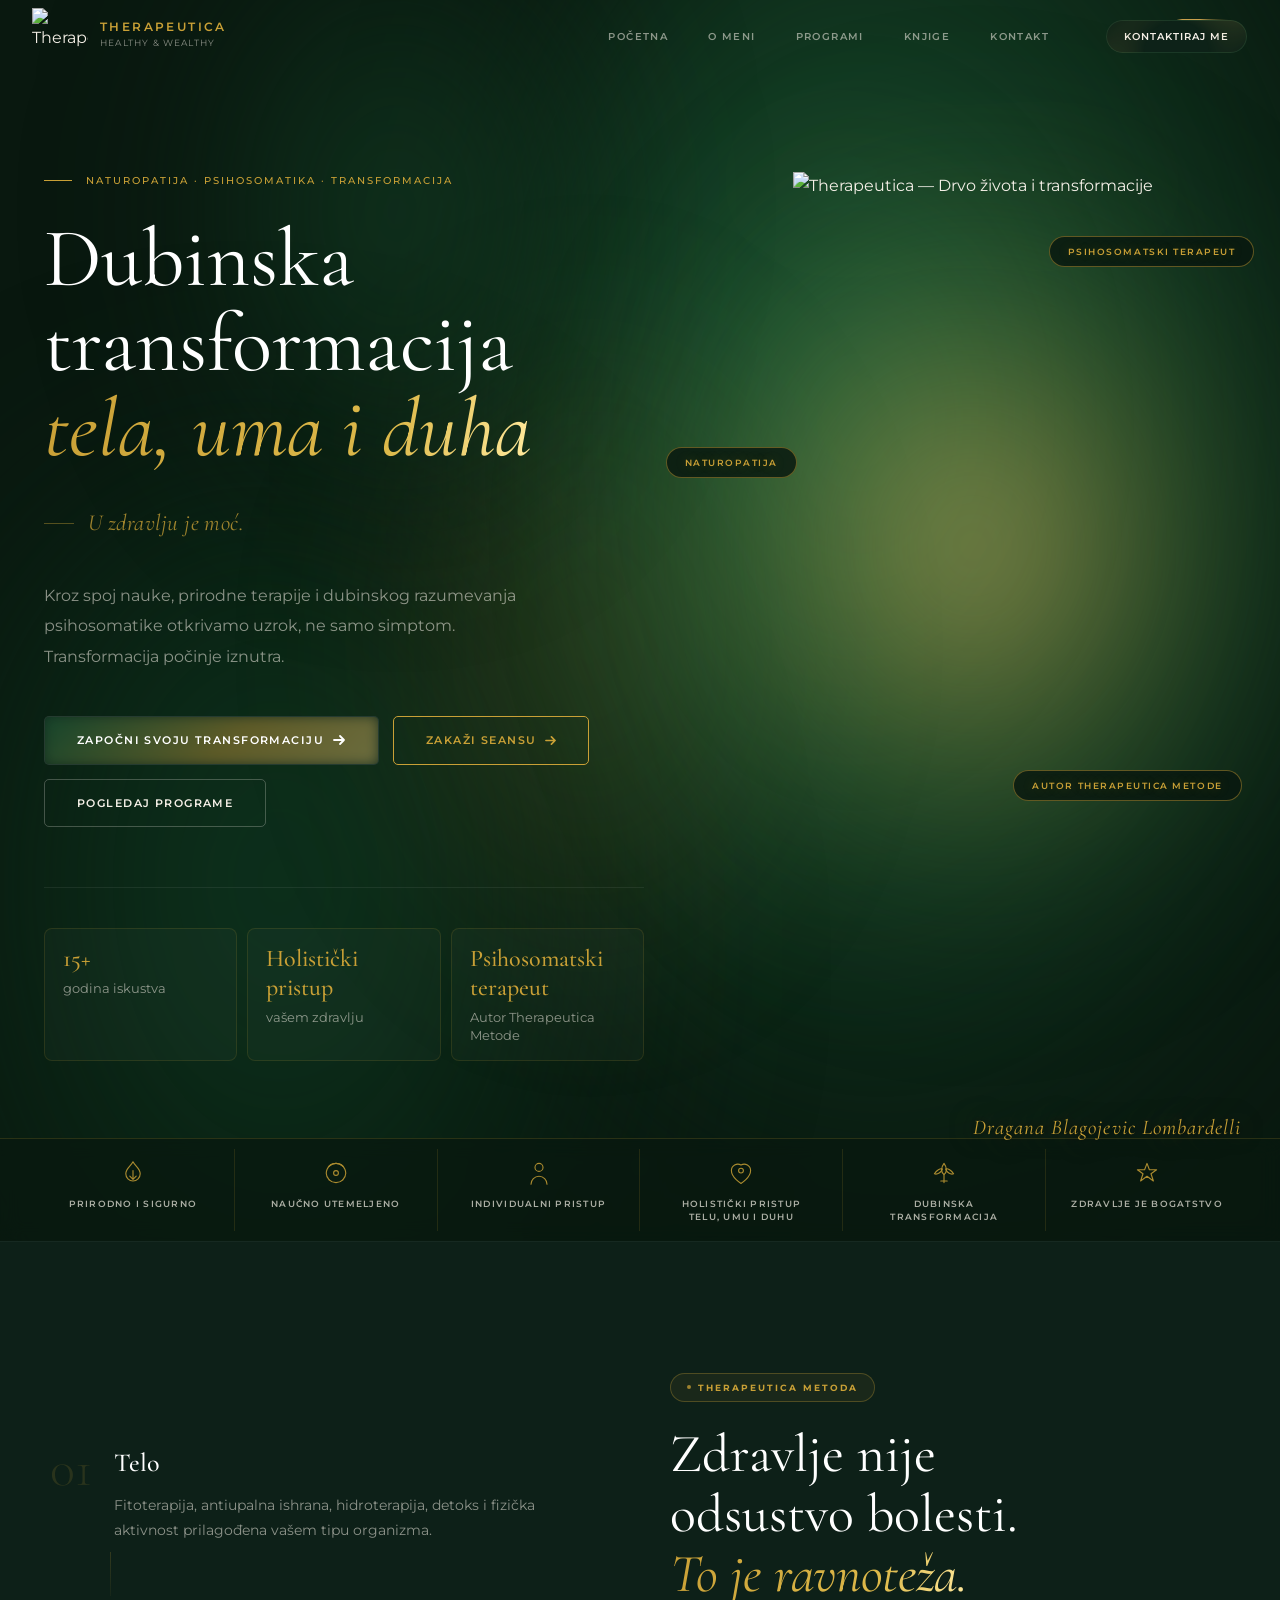
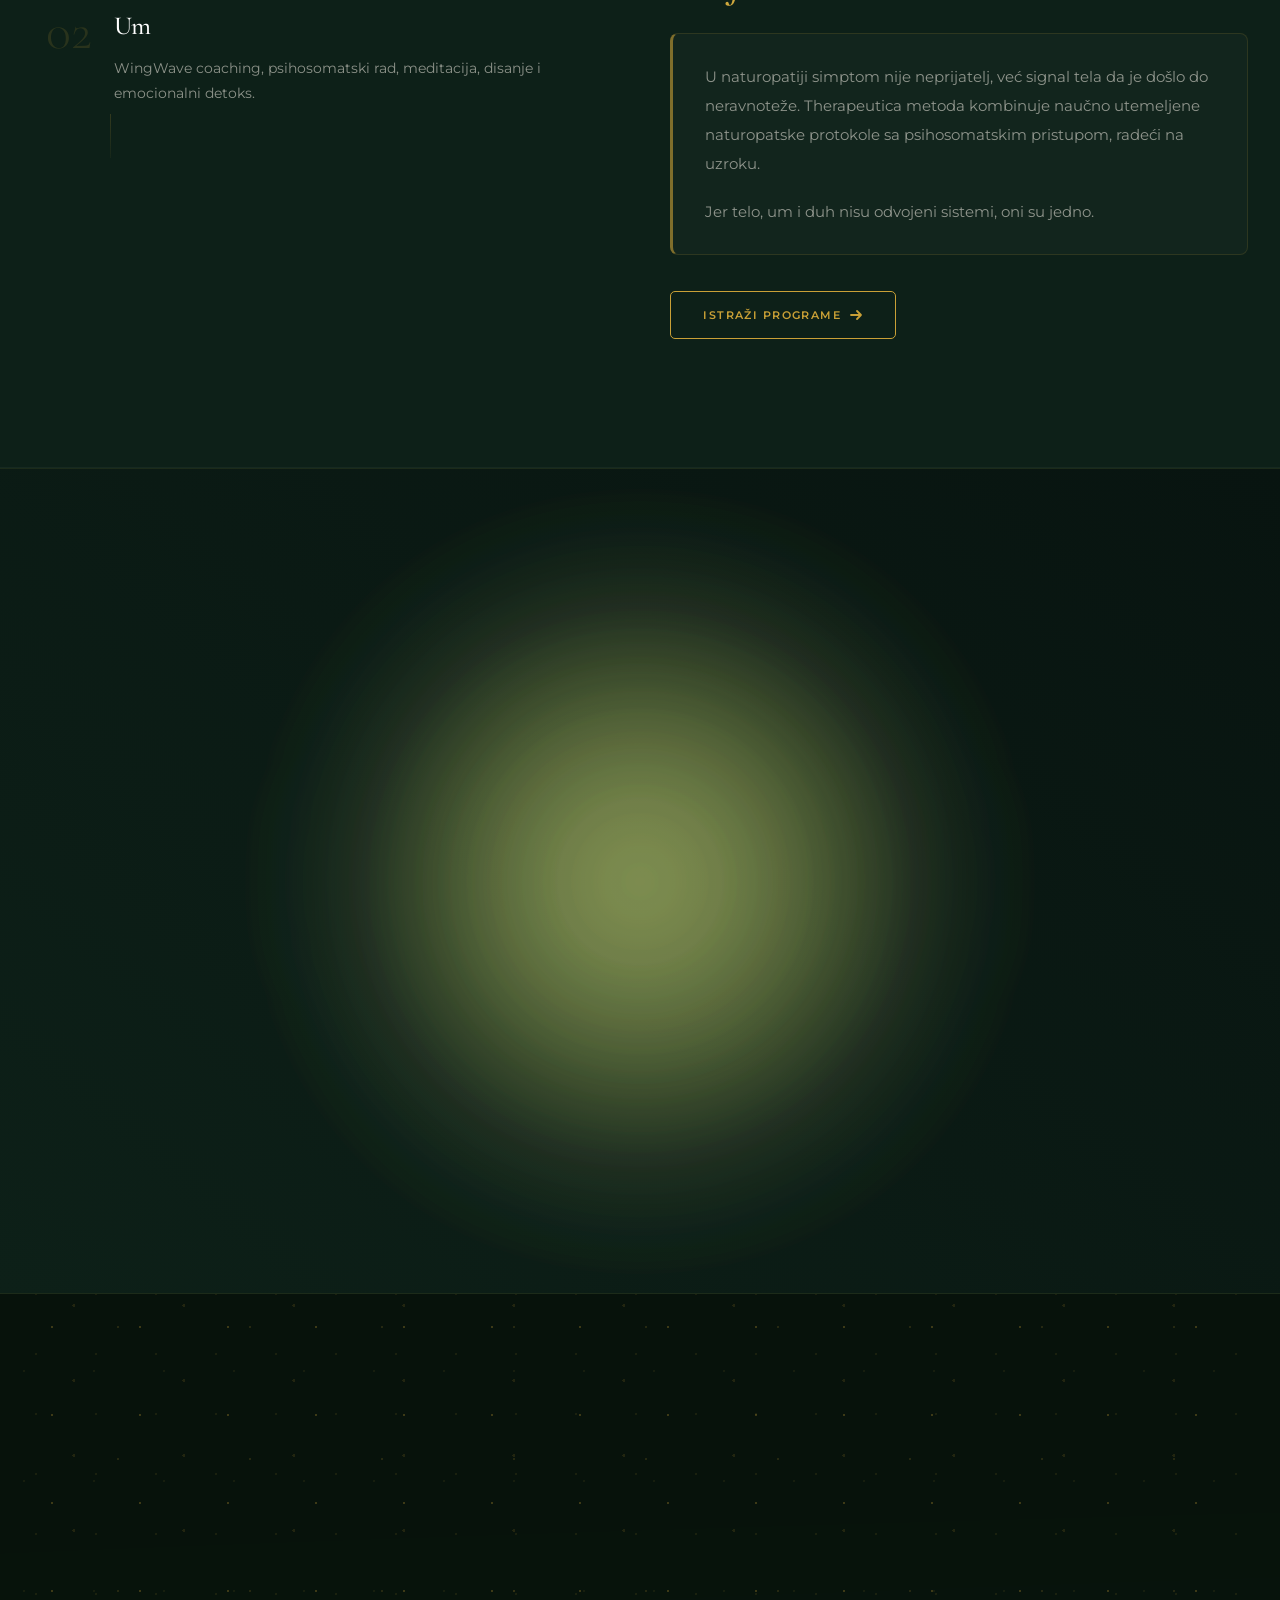
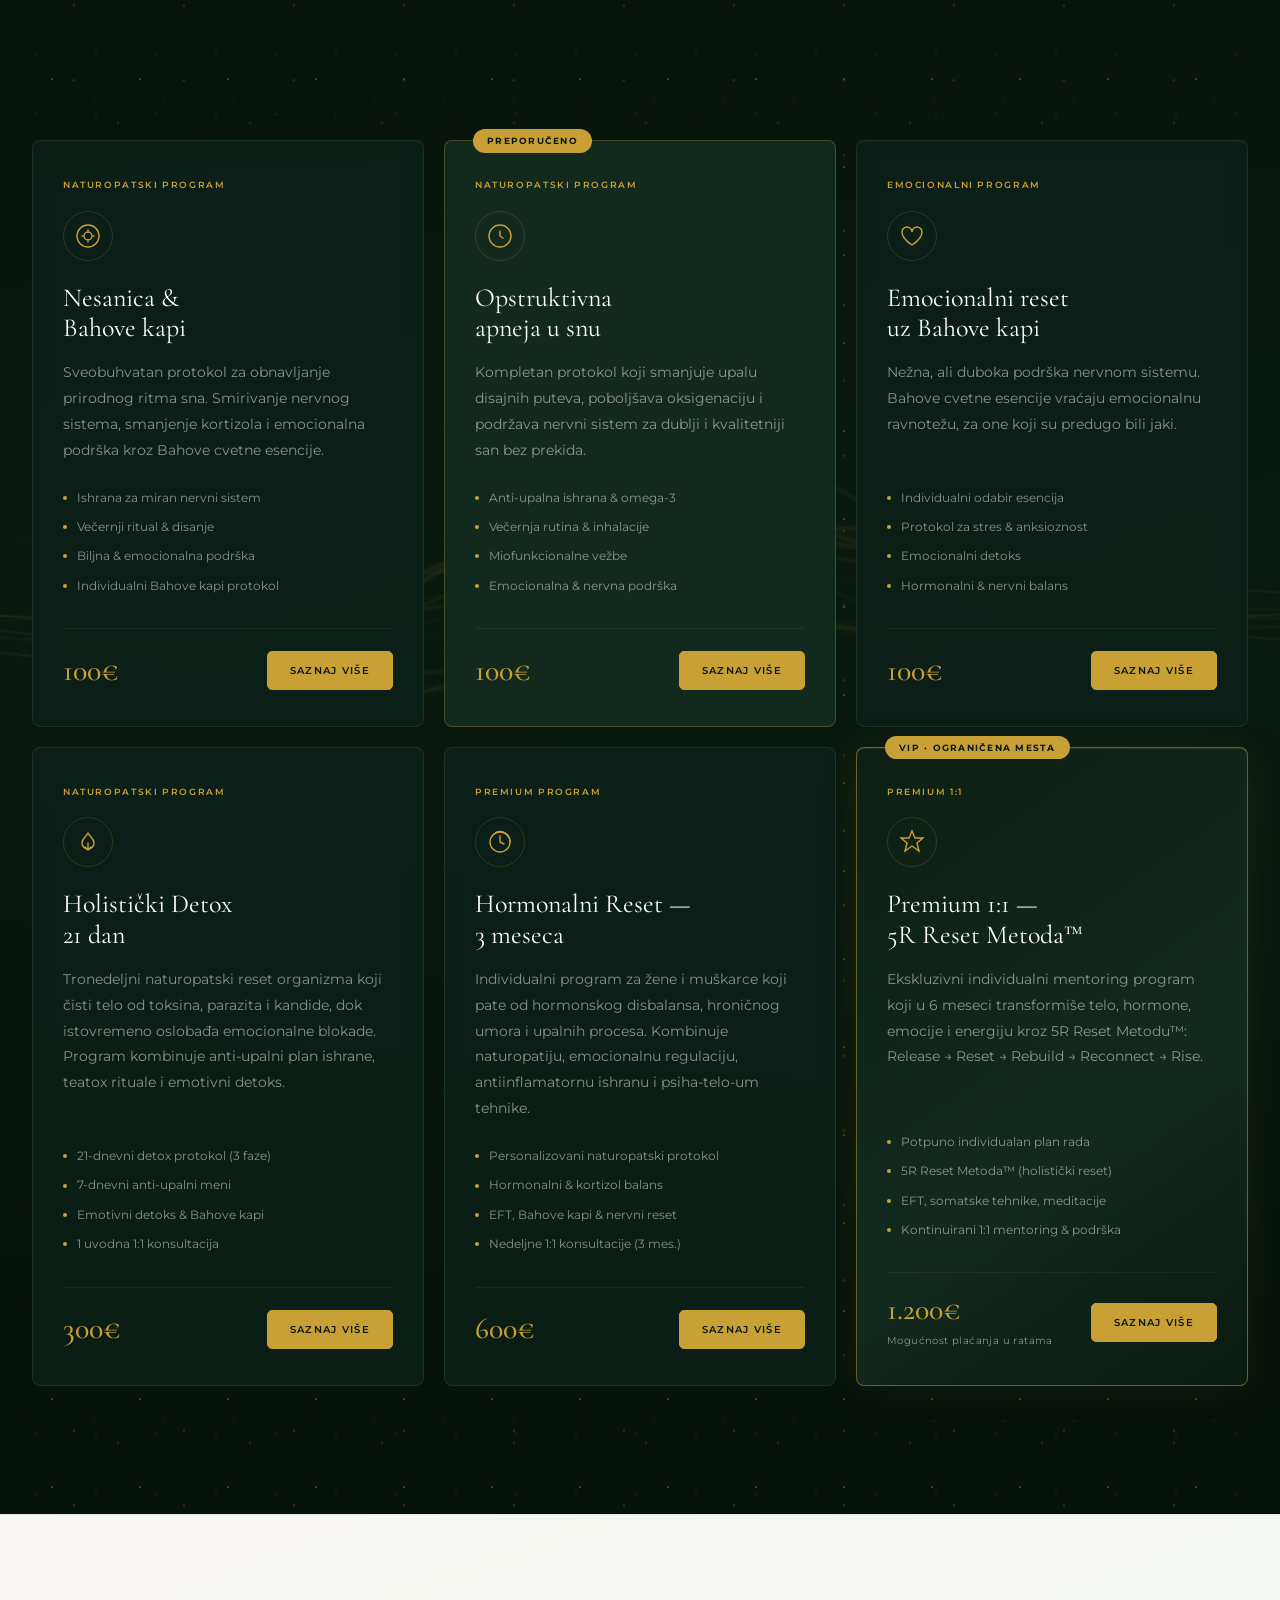
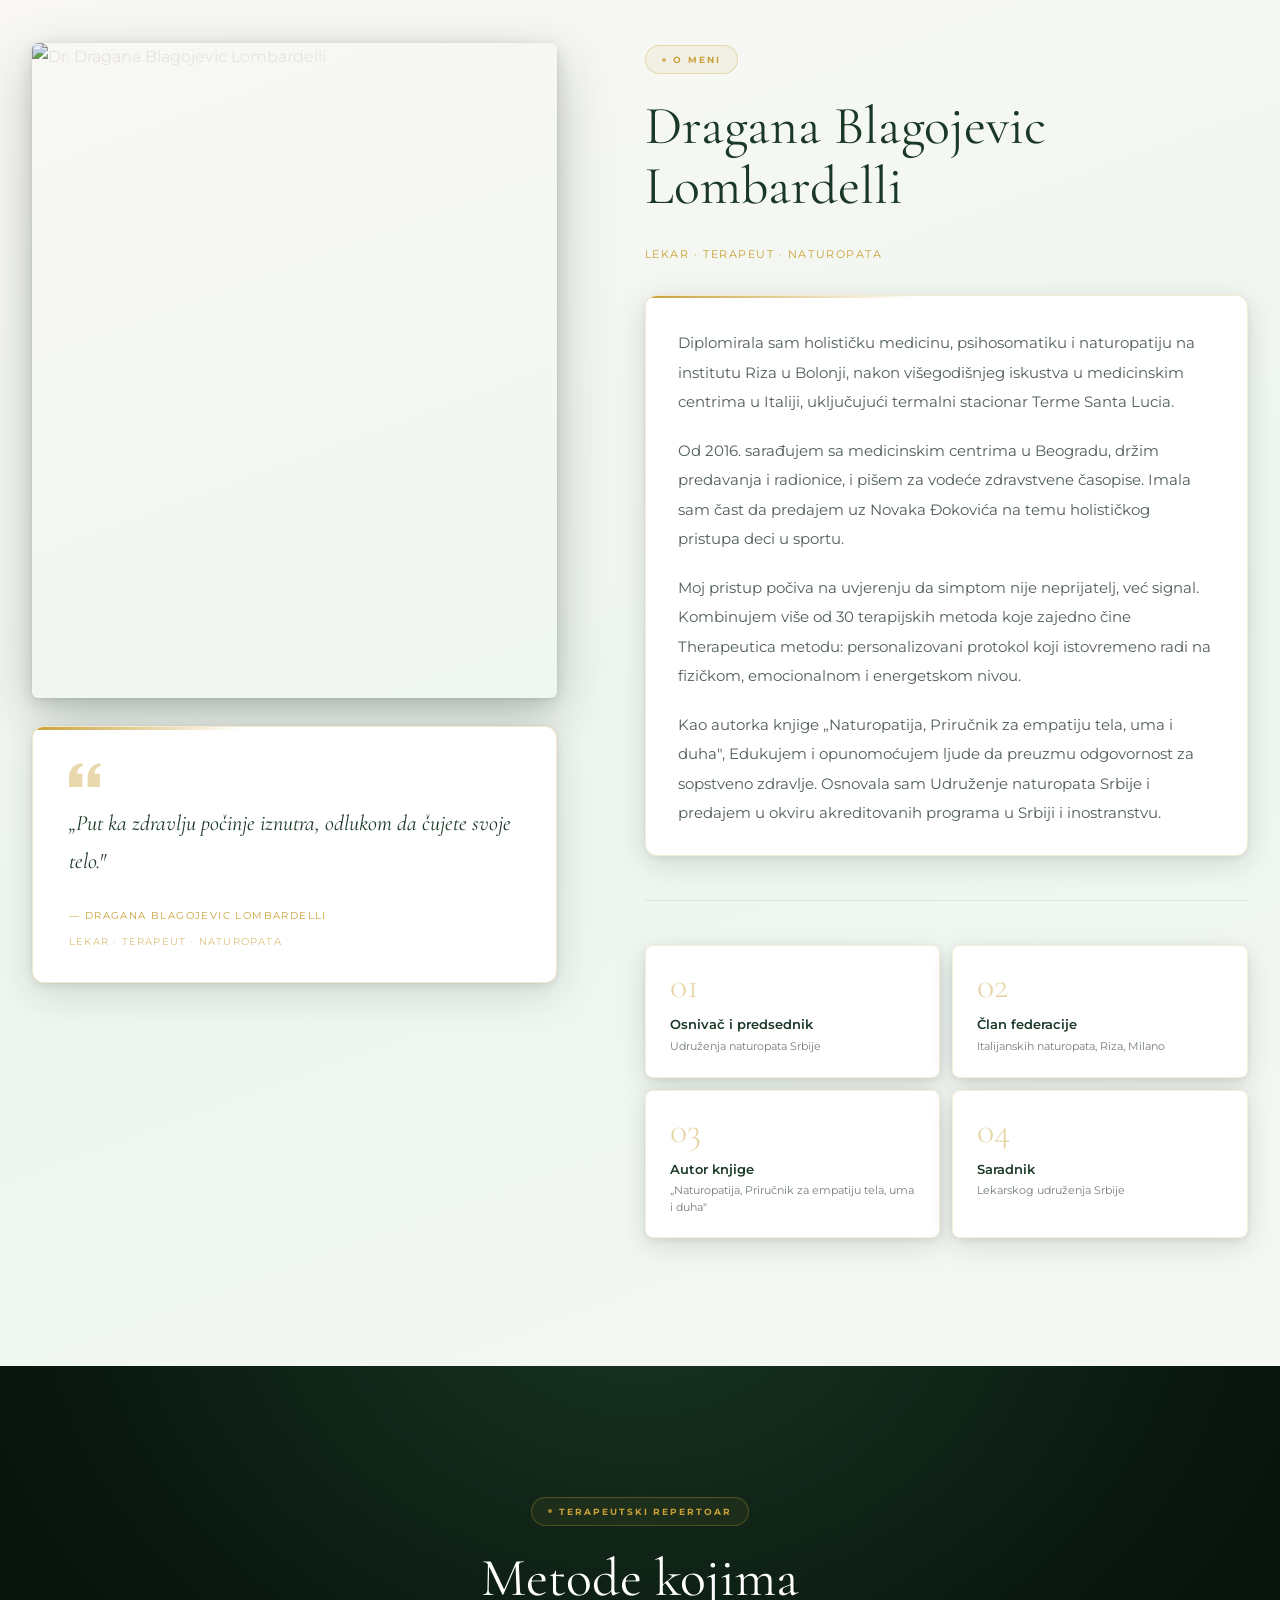
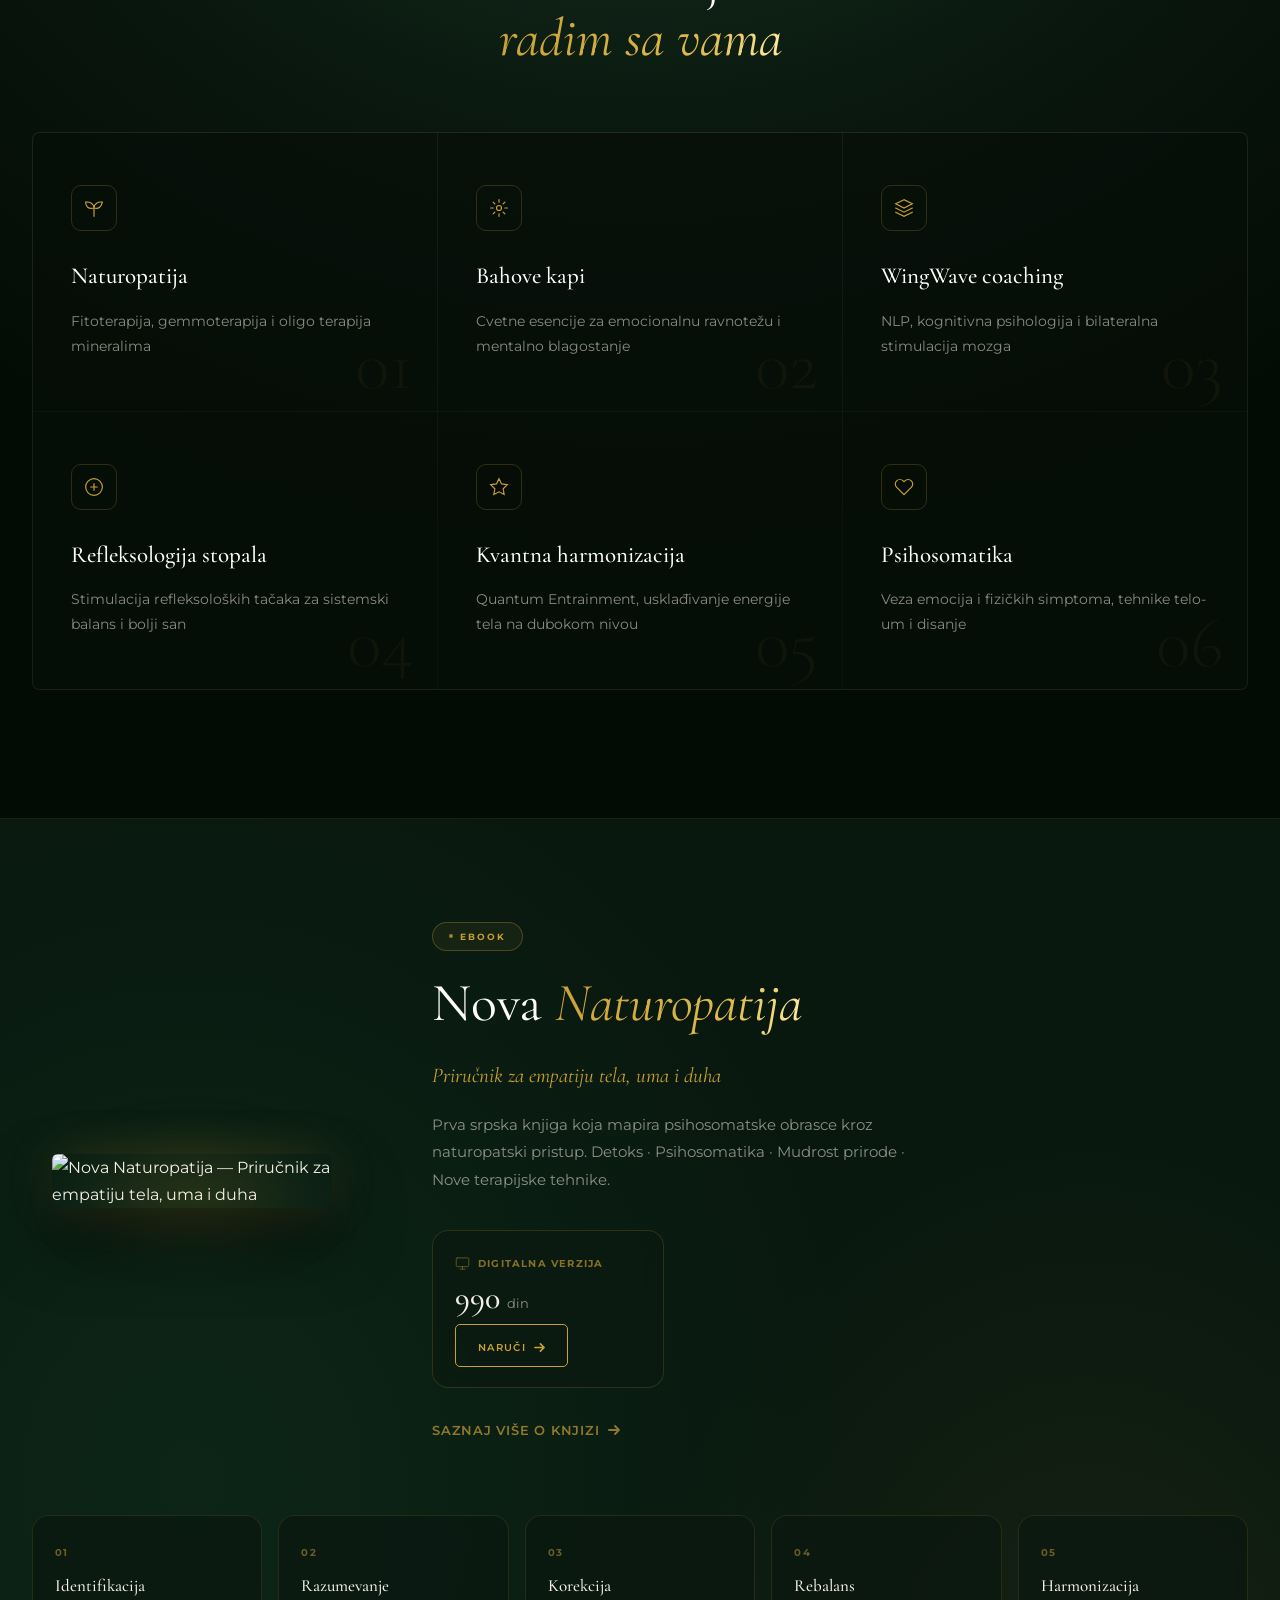
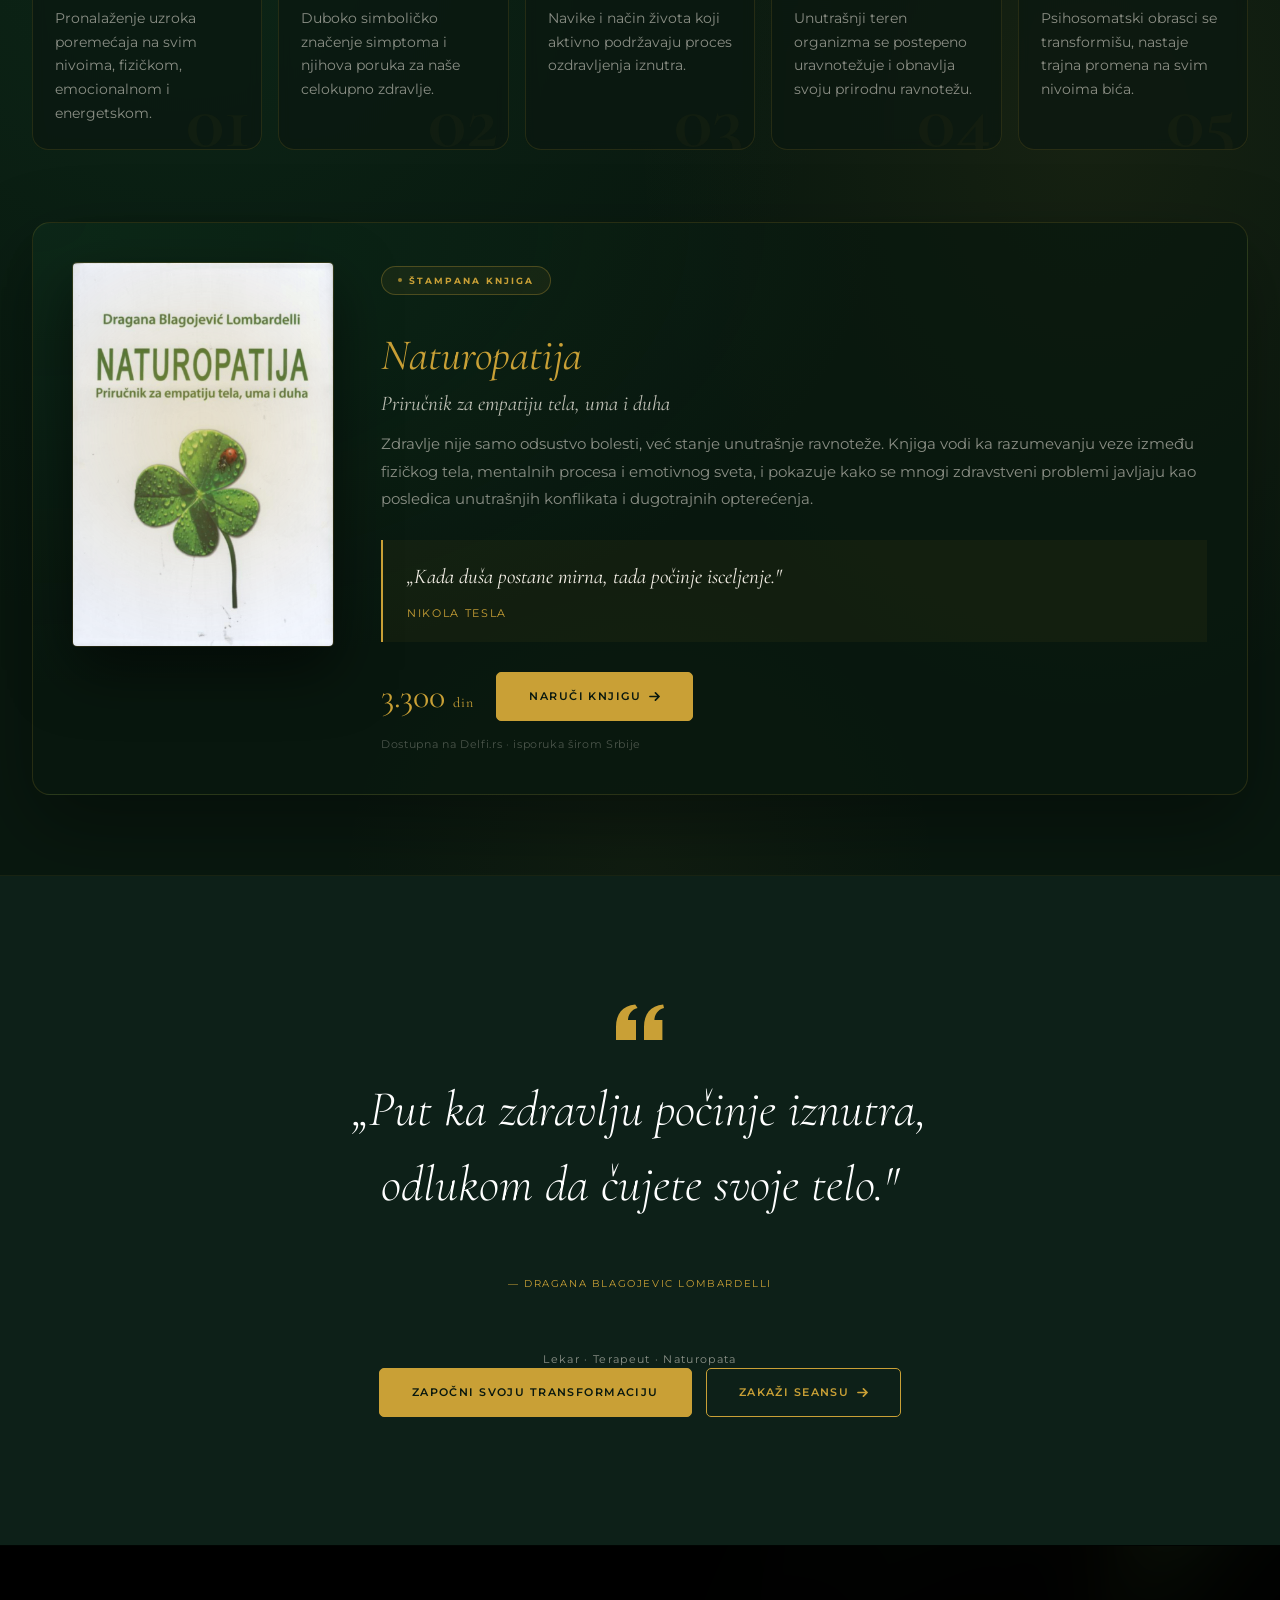
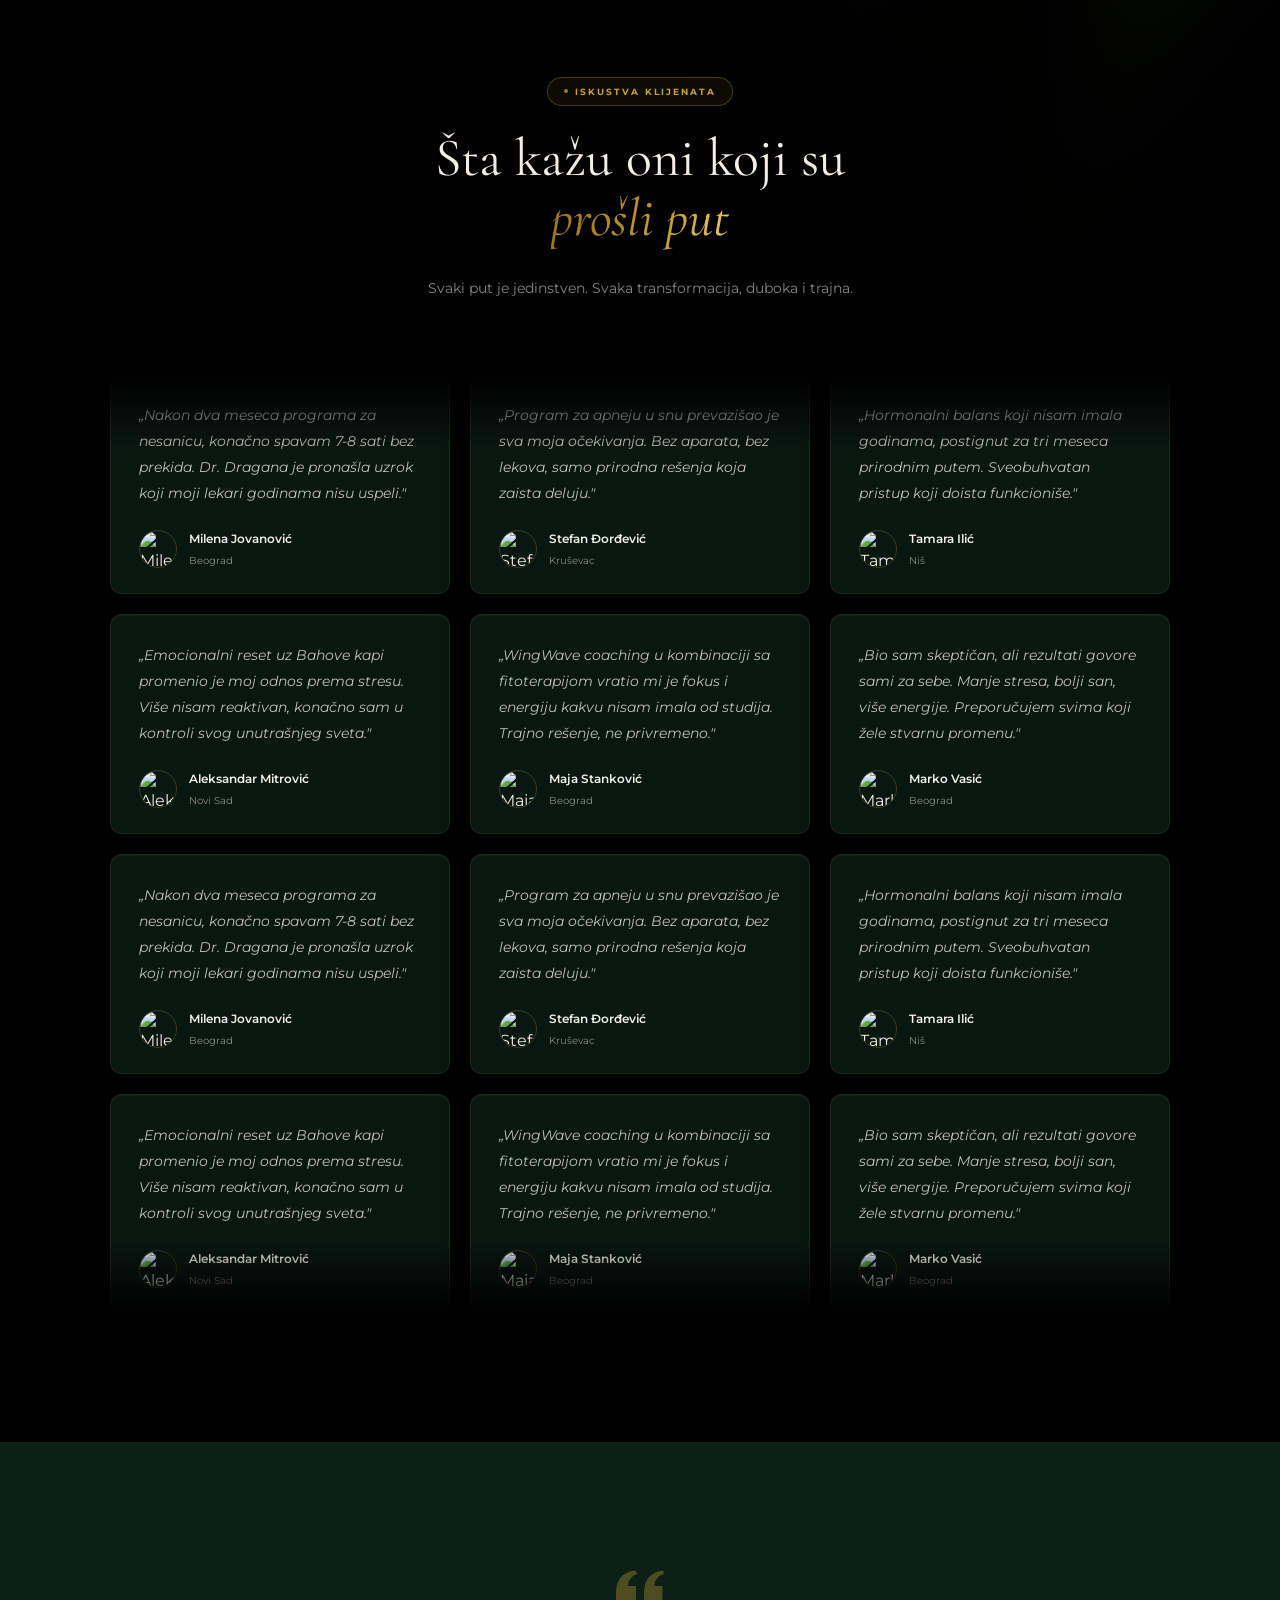
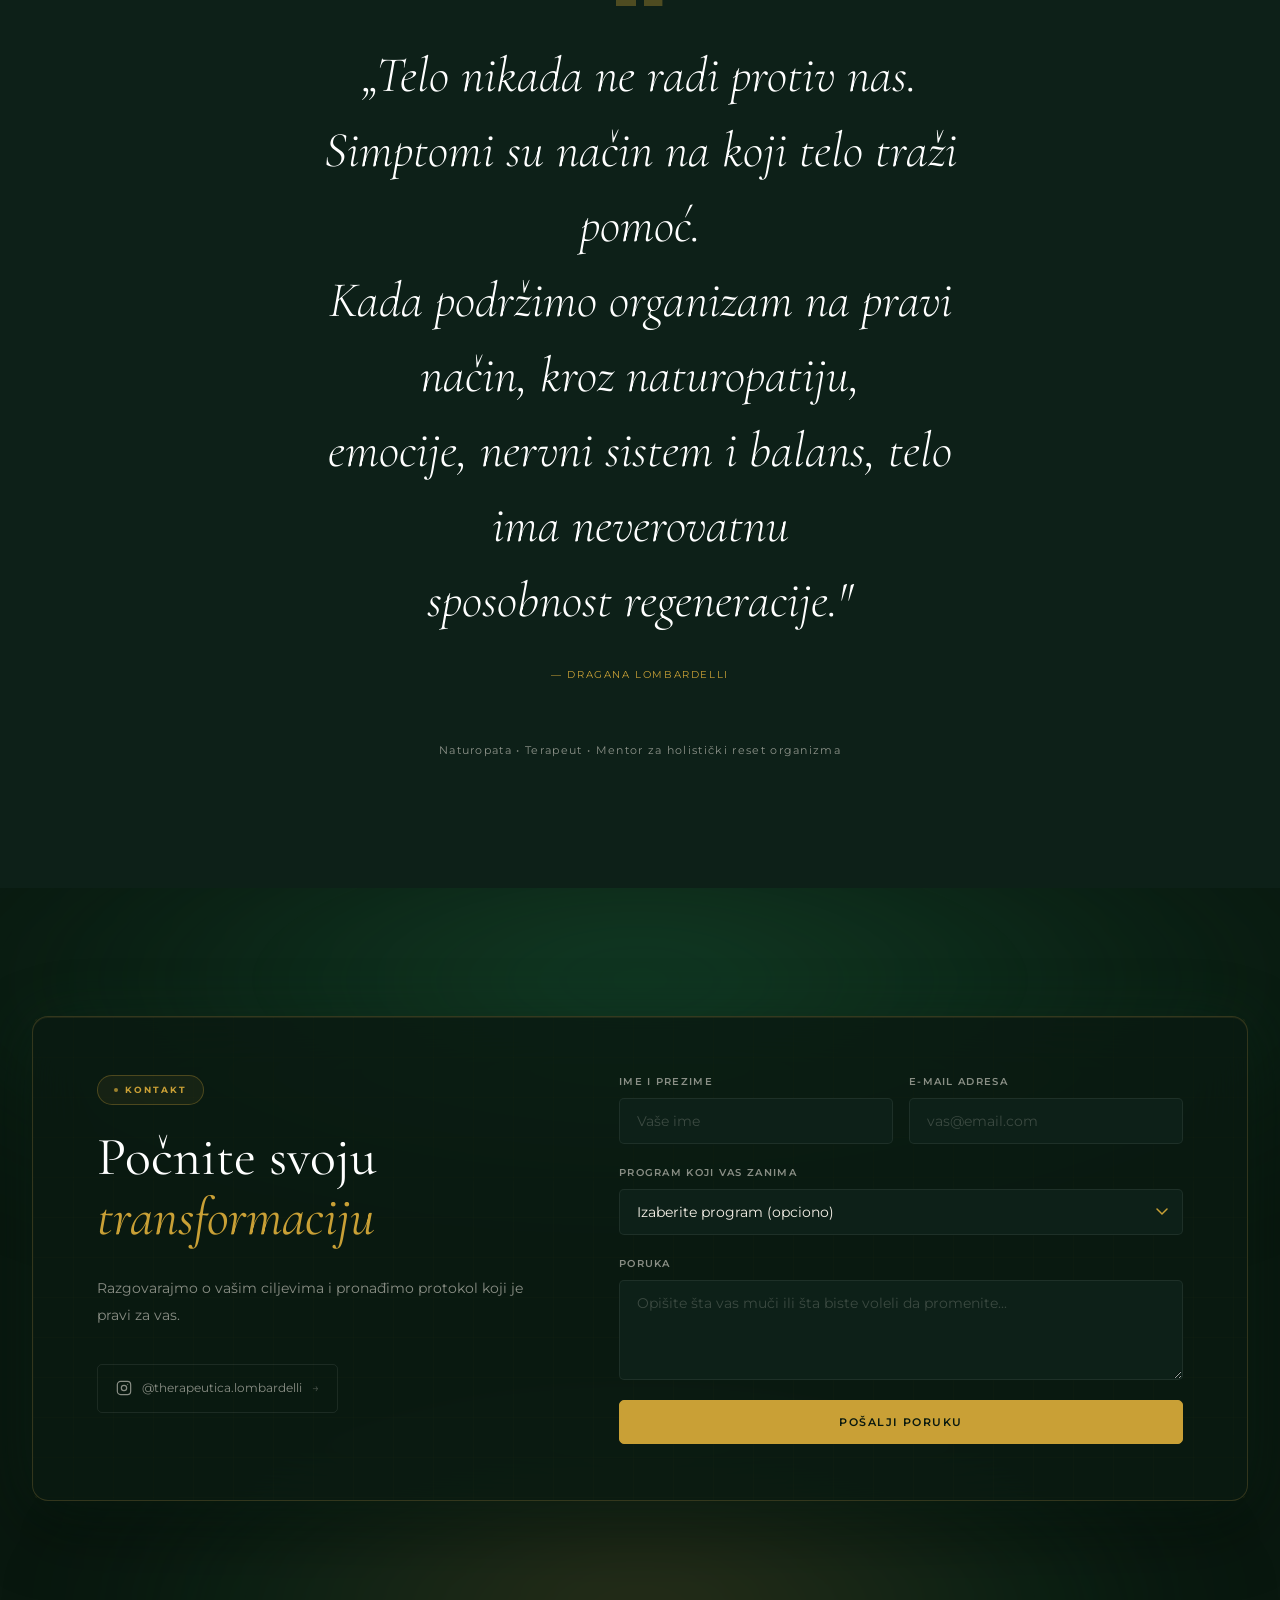
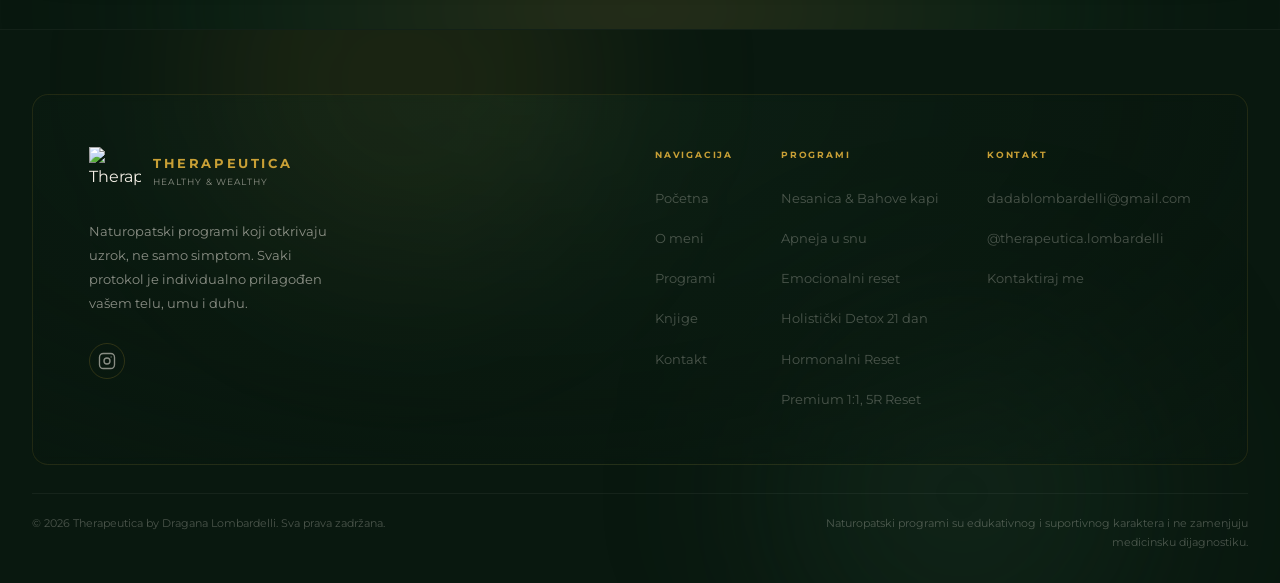
==== commit 1a0613f4: "Stampana knjiga Naturopatija kao zaseban proizvod, ebook ostaje digitalan - Uklonjena "Stampana verz" ====
--- a/index.html
+++ b/index.html
@@ -29,7 +29,7 @@
         <li><a href="index.html">Početna</a></li>
         <li><a href="o-meni.html">O meni</a></li>
         <li><a href="#programi">Programi</a></li>
-        <li><a href="knjiga.html">Knjiga</a></li>
+        <li><a href="knjiga.html">Knjige</a></li>
         <li><a href="kontakt.html">Kontakt</a></li>
       </ul>
 
@@ -48,7 +48,7 @@
         <li><a href="index.html">Početna</a></li>
         <li><a href="o-meni.html">O meni</a></li>
         <li><a href="#programi">Programi</a></li>
-        <li><a href="knjiga.html">Knjiga</a></li>
+        <li><a href="knjiga.html">Knjige</a></li>
         <li><a href="kontakt.html">Kontakt</a></li>
       </ul>
       <a href="kontakt.html" class="btn--shiny" style="justify-content:center;width:100%;box-sizing:border-box;">
@@ -729,7 +729,7 @@
         </div>
 
         <div class="ebook__intro">
-          <span class="section-label">Knjiga &amp; Ebook</span>
+          <span class="section-label">Ebook</span>
           <h2 class="section-h2">Nova <em>Naturopatija</em></h2>
           <p class="ebook__tagline">Priručnik za empatiju tela, uma i duha</p>
           <p class="ebook__desc">Prva srpska knjiga koja mapira psihosomatske obrasce kroz naturopatski pristup. Detoks · Psihosomatika · Mudrost prirode · Nove terapijske tehnike.</p>
@@ -742,18 +742,6 @@
               </div>
               <div class="ebook__price-amount">990 <small>din</small></div>
               <a href="kontakt.html" data-order="digital" class="btn btn--gold-outline btn--sm">
-                <span>Naruči</span>
-                <svg class="btn-arr" width="11" height="11" viewBox="0 0 12 12" fill="none" stroke="currentColor" stroke-width="1.8" stroke-linecap="round" stroke-linejoin="round"><path d="M1 6h10M7 2l4 4-4 4"/></svg>
-              </a>
-            </div>
-            <div class="ebook__price-card ebook__price-card--print fade-up">
-              <div class="ebook__price-badge">Preporučeno</div>
-              <div class="ebook__price-top">
-                <svg width="15" height="15" viewBox="0 0 24 24" fill="none" stroke="currentColor" stroke-width="1.6" stroke-linecap="round" stroke-linejoin="round" aria-hidden="true"><path d="M4 19.5A2.5 2.5 0 0 1 6.5 17H20"/><path d="M6.5 2H20v20H6.5A2.5 2.5 0 0 1 4 19.5v-15A2.5 2.5 0 0 1 6.5 2z"/></svg>
-                <span>Štampana verzija</span>
-              </div>
-              <div class="ebook__price-amount">1.490 <small>din</small></div>
-              <a href="https://delfi.rs/knjige/242947-naturopatija-prirucnik-za-empatiju-tela-uma-i-duha-knjiga-delfi-knjizare.html" target="_blank" rel="noopener" class="btn btn--gold btn--sm">
                 <span>Naruči</span>
                 <svg class="btn-arr" width="11" height="11" viewBox="0 0 12 12" fill="none" stroke="currentColor" stroke-width="1.8" stroke-linecap="round" stroke-linejoin="round"><path d="M1 6h10M7 2l4 4-4 4"/></svg>
               </a>
@@ -808,6 +796,38 @@
             <p class="ebook-phase-card__desc">Psihosomatski obrasci se transformišu, nastaje trajna promena na svim nivoima bića.</p>
           </div>
           <div class="ebook-phase-card__wm" aria-hidden="true">05</div>
+        </div>
+      </div>
+
+      <!-- Štampana knjiga -->
+      <div class="printbook fade-up">
+        <div class="printbook__visual">
+          <div class="printbook__cover-wrap">
+            <div class="printbook__cover-glow" aria-hidden="true"></div>
+            <img src="assets/naturopatija-knjiga.jpg" alt="Naturopatija: Priručnik za empatiju tela, uma i duha — Dragana Blagojević Lombardelli" class="printbook__cover" />
+          </div>
+        </div>
+        <div class="printbook__body">
+          <span class="section-label">Štampana knjiga</span>
+          <h3 class="printbook__title"><em>Naturopatija</em></h3>
+          <p class="printbook__tagline">Priručnik za empatiju tela, uma i duha</p>
+          <p class="printbook__desc">
+            Zdravlje nije samo odsustvo bolesti, već stanje unutrašnje ravnoteže. Knjiga vodi ka razumevanju
+            veze između fizičkog tela, mentalnih procesa i emotivnog sveta, i pokazuje kako se mnogi
+            zdravstveni problemi javljaju kao posledica unutrašnjih konflikata i dugotrajnih opterećenja.
+          </p>
+          <blockquote class="printbook__quote">
+            „Kada duša postane mirna, tada počinje isceljenje."
+            <cite>Nikola Tesla</cite>
+          </blockquote>
+          <div class="printbook__foot">
+            <div class="printbook__price">3.300 <small>din</small></div>
+            <a href="https://delfi.rs/knjige/242947-naturopatija-prirucnik-za-empatiju-tela-uma-i-duha-knjiga-delfi-knjizare.html" target="_blank" rel="noopener" class="btn btn--gold">
+              <span>Naruči knjigu</span>
+              <svg class="btn-arr" width="11" height="11" viewBox="0 0 12 12" fill="none" stroke="currentColor" stroke-width="1.8" stroke-linecap="round" stroke-linejoin="round"><path d="M1 6h10M7 2l4 4-4 4"/></svg>
+            </a>
+          </div>
+          <p class="printbook__note">Dostupna na Delfi.rs · isporuka širom Srbije</p>
         </div>
       </div>
 
@@ -1181,7 +1201,7 @@
               <li><a href="index.html">Početna</a></li>
               <li><a href="o-meni.html">O meni</a></li>
               <li><a href="#programi">Programi</a></li>
-              <li><a href="knjiga.html">Knjiga</a></li>
+              <li><a href="knjiga.html">Knjige</a></li>
               <li><a href="kontakt.html">Kontakt</a></li>
             </ul>
           </div>
@@ -1238,7 +1258,7 @@
           <img src="assets/logo.png" alt="" />
         </div>
         <div class="order-modal__head">
-          <h3 class="order-modal__title">Naruči Knjigu</h3>
+          <h3 class="order-modal__title">Naruči ebook</h3>
           <p class="order-modal__sub">Unesite email, poslaćemo uputstva za plaćanje u roku od 24h.</p>
         </div>
         <div class="order-format" id="orderFormat">
--- a/css/style.css
+++ b/css/style.css
@@ -706,7 +706,7 @@
 .hero__actions {
   display: flex;
   gap: 14px;
-  flex-wrap: nowrap;
+  flex-wrap: wrap;
   margin-bottom: 60px;
 }
 
@@ -4377,7 +4377,7 @@
 /* ── PRICING ── */
 .ebook__pricing {
   display: grid;
-  grid-template-columns: 1fr 1fr;
+  grid-template-columns: repeat(auto-fit, minmax(200px, 232px));
   gap: 16px;
   max-width: 480px;
   margin-bottom: 28px;
@@ -4777,6 +4777,14 @@
 
 
 /* ─── CTA dugmad u redu (Započni / Zakaži seansu) ─── */
+/* Pilulasti outline — da se poklopi sa .btn--shiny--cta parom */
+.btn--pill {
+  border-radius: 100px;
+  padding: 15px 42px;
+  font-size: 11px;
+  letter-spacing: 0.15em;
+}
+.hero__actions .btn { flex: 0 0 auto; }
 .cta-btn-row {
   display: flex;
   flex-wrap: wrap;
@@ -4784,7 +4792,170 @@
   justify-content: center;
   align-items: center;
 }
-.cta-card .btn--gold-outline { margin-top: 14px; }
 @media (max-width: 640px) {
   .cta-btn-row { flex-direction: column; align-items: stretch; }
-}
+  /* Kad se rasteže na punu širinu, tekst mora da bude centriran u oba dugmeta */
+  .cta-btn-row .btn,
+  .cta-btn-row .btn--shiny { justify-content: center; }
+}
+
+/* ═══════════════════ ŠTAMPANA KNJIGA (Delfi) ═══════════════════ */
+.printbook-section {
+  position: relative;
+  padding: 96px 0 110px;
+  background: linear-gradient(180deg, var(--dark) 0%, var(--dark-2) 55%, var(--dark) 100%);
+}
+.printbook {
+  display: grid;
+  grid-template-columns: 260px 1fr;
+  gap: 48px;
+  align-items: start;
+  margin-top: 72px;
+  padding: 40px;
+  border-radius: 18px;
+  border: 1px solid rgba(201,160,54,0.16);
+  background:
+    radial-gradient(120% 140% at 0% 0%, rgba(26,92,56,0.22) 0%, transparent 58%),
+    rgba(9,24,15,0.72);
+  box-shadow: 0 30px 80px rgba(0,0,0,0.35);
+}
+/* Na stranici knjige stoji sam u sekciji, bez gornjeg razmaka */
+.printbook--wide { margin-top: 0; grid-template-columns: 300px 1fr; gap: 56px; }
+
+.printbook__visual { position: relative; }
+.printbook__cover-wrap {
+  position: relative;
+  border-radius: 4px;
+  overflow: hidden;
+  box-shadow: 0 24px 60px rgba(0,0,0,0.55), 0 0 0 1px rgba(201,160,54,0.22);
+  transition: transform 0.5s cubic-bezier(0.22, 1, 0.36, 1);
+}
+.printbook__cover-wrap:hover { transform: translateY(-6px); }
+.printbook__cover { display: block; width: 100%; height: auto; }
+.printbook__cover-glow {
+  position: absolute;
+  inset: -18%;
+  background: radial-gradient(circle at 50% 45%, rgba(201,160,54,0.28), transparent 65%);
+  filter: blur(24px);
+  pointer-events: none;
+  z-index: 0;
+}
+
+.printbook__body { min-width: 0; }
+.printbook__title {
+  font-family: var(--serif);
+  font-size: clamp(30px, 3.4vw, 44px);
+  font-weight: 400;
+  line-height: 1.12;
+  color: var(--warm);
+  margin: 14px 0 6px;
+}
+.printbook__title em { font-style: italic; color: var(--gold); }
+.printbook__tagline {
+  font-family: var(--serif);
+  font-size: clamp(17px, 1.7vw, 21px);
+  font-style: italic;
+  color: rgba(244,239,230,0.78);
+  margin: 0 0 10px;
+}
+.printbook__meta {
+  font-size: 11px;
+  letter-spacing: 0.12em;
+  text-transform: uppercase;
+  color: var(--muted);
+  margin: 0 0 22px;
+}
+.printbook__desc {
+  font-size: 14.5px;
+  line-height: 1.9;
+  color: var(--muted);
+  margin: 0 0 16px;
+}
+.printbook__quote {
+  position: relative;
+  margin: 26px 0;
+  padding: 20px 24px;
+  border-left: 2px solid var(--gold);
+  background: rgba(201,160,54,0.05);
+  font-family: var(--serif);
+  font-size: clamp(17px, 1.8vw, 21px);
+  font-style: italic;
+  line-height: 1.6;
+  color: var(--warm);
+}
+.printbook__quote cite {
+  display: block;
+  margin-top: 12px;
+  font-family: var(--sans);
+  font-size: 10.5px;
+  font-style: normal;
+  letter-spacing: 0.16em;
+  text-transform: uppercase;
+  color: var(--gold);
+}
+.printbook__sub {
+  font-family: var(--sans);
+  font-size: 11px;
+  font-weight: 600;
+  letter-spacing: 0.16em;
+  text-transform: uppercase;
+  color: var(--warm);
+  margin: 28px 0 14px;
+}
+.printbook__list { list-style: none; padding: 0; margin: 0; }
+.printbook__list li {
+  position: relative;
+  padding-left: 22px;
+  margin-bottom: 10px;
+  font-size: 14px;
+  line-height: 1.75;
+  color: var(--muted);
+}
+.printbook__list li::before {
+  content: '';
+  position: absolute;
+  left: 2px;
+  top: 10px;
+  width: 6px;
+  height: 6px;
+  border-radius: 50%;
+  background: var(--gold);
+}
+.printbook__foot {
+  display: flex;
+  align-items: center;
+  gap: 22px;
+  flex-wrap: wrap;
+  margin-top: 30px;
+}
+.printbook__foot--under { margin-top: 26px; justify-content: space-between; }
+.printbook__price {
+  font-family: var(--serif);
+  font-size: 34px;
+  line-height: 1;
+  color: var(--gold);
+}
+.printbook__price small { font-size: 14px; letter-spacing: 0.08em; }
+.printbook__note {
+  margin: 14px 0 0;
+  font-size: 11px;
+  letter-spacing: 0.06em;
+  color: var(--muted-2);
+}
+
+@media (max-width: 900px) {
+  .printbook,
+  .printbook--wide {
+    grid-template-columns: 1fr;
+    gap: 32px;
+    padding: 28px 22px;
+  }
+  .printbook__visual { max-width: 260px; margin: 0 auto; }
+  .printbook__foot--under { justify-content: center; }
+  .printbook__note { text-align: center; }
+  .printbook-section { padding: 72px 0 84px; }
+}
+@media (max-width: 560px) {
+  .printbook__foot { flex-direction: column; align-items: stretch; text-align: center; }
+  .printbook__foot .btn { justify-content: center; }
+}
